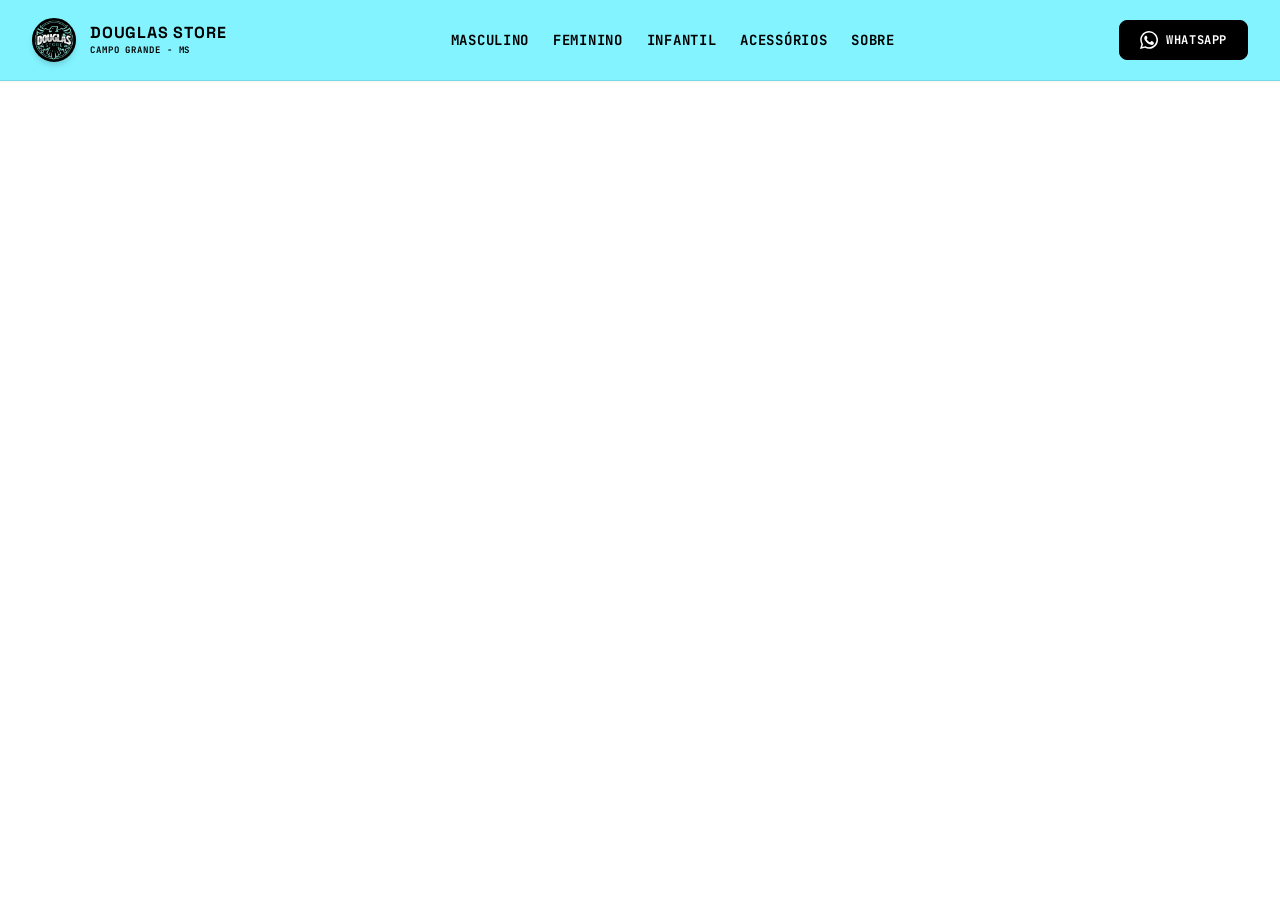
==== index.html @ 05acf0a0 "feat: adiciona header e menu nav" ====
<!doctype html>
<html lang="pt-BR">
  <head>
    <meta charset="UTF-8">
    <meta name="viewport" content="width=device-width, initial-scale=1.0">
    <title>Douglas Store</title>
    <link rel="preconnect" href="https://fonts.googleapis.com">
    <link rel="preconnect" href="https://fonts.gstatic.com" crossorigin>
    <link href="https://fonts.googleapis.com/css2?family=Inter:wght@400;500;600&family=JetBrains+Mono:wght@400;500&family=Playfair+Display:ital,wght@1,400;1,500&family=Space+Grotesk:wght@500;700&display=swap" rel="stylesheet">
    <link rel="stylesheet" href="css/base.css">
    <link rel="stylesheet" href="css/header.css">
    <link rel="stylesheet" href="css/mobile-navigation.css">
    <link rel="stylesheet" href="css/responsive.css">
    <script src="js/main.js" defer></script>
  </head>
  <body>
    <header class="site-header" id="inicio">
      <div class="header-inner">
        <button class="menu-toggle" type="button" aria-label="Abrir menu" aria-expanded="false" aria-controls="mobile-navigation" data-menu-toggle>
          <span></span>
          <span></span>
          <span></span>
        </button>

        <a class="brand" href="#inicio" aria-label="Douglas Store - início">
          <span class="brand-mark">
            <img src="public/logo.jpg" alt="">
          </span>
          <span class="brand-copy">
            <span class="brand-name">Douglas Store</span>
            <span class="brand-location">Campo Grande - MS</span>
          </span>
        </a>

        <nav class="desktop-navigation" aria-label="Navegação principal">
          <ul class="navigation-list">
            <li><a href="#masculino">Masculino</a></li>
            <li><a href="#feminino" aria-current="page">Feminino</a></li>
            <li><a href="#infantil">Infantil</a></li>
            <li><a href="#acessorios">Acessórios</a></li>
            <li><a href="#sobre">Sobre</a></li>
          </ul>
        </nav>

        <a class="whatsapp-link desktop-whatsapp" href="https://wa.me/?text=Ol%C3%A1%2C%20Douglas%20Store!" target="_blank" rel="noopener noreferrer">
          <svg aria-hidden="true" viewBox="0 0 24 24">
            <path d="M20.5 3.5A11.8 11.8 0 0 0 12.1 0C5.6 0 .3 5.3.3 11.8c0 2.1.6 4.1 1.6 5.9L0 24l6.5-1.7a11.8 11.8 0 0 0 5.6 1.4h.1c6.5 0 11.8-5.3 11.8-11.8 0-3.2-1.2-6.1-3.5-8.4ZM12.1 21.7c-1.7 0-3.4-.5-4.8-1.3l-.4-.2-3.9 1 1-3.8-.2-.4a9.8 9.8 0 0 1-1.5-5.2c0-5.4 4.4-9.8 9.8-9.8 2.6 0 5.1 1 6.9 2.9a9.7 9.7 0 0 1 2.9 6.9c0 5.4-4.4 9.8-9.8 9.8Zm5.4-7.3c-.3-.2-1.7-.9-2-1s-.5-.2-.7.2-.8 1-1 1.2-.4.2-.7.1a8 8 0 0 1-2.4-1.5 9 9 0 0 1-1.7-2.1c-.2-.3 0-.5.2-.7l.5-.6.2-.5c.1-.2 0-.4 0-.6L9 6.8c-.2-.4-.4-.4-.7-.4h-.6c-.3 0-.6.1-.9.4s-1.1 1.1-1.1 2.7 1.2 3.1 1.4 3.4c.2.2 2.3 3.5 5.5 4.9.8.3 1.4.5 1.9.6.8.3 1.5.2 2 .1.6-.1 1.7-.7 1.9-1.4.2-.7.2-1.3.2-1.4-.1-.2-.3-.3-.6-.4Z"></path>
          </svg>
          <span>WhatsApp</span>
        </a>

        <a class="whatsapp-link mobile-whatsapp" href="https://wa.me/?text=Ol%C3%A1%2C%20Douglas%20Store!" target="_blank" rel="noopener noreferrer" aria-label="Falar com a Douglas Store pelo WhatsApp">
          <svg aria-hidden="true" viewBox="0 0 24 24">
            <path d="M20.5 3.5A11.8 11.8 0 0 0 12.1 0C5.6 0 .3 5.3.3 11.8c0 2.1.6 4.1 1.6 5.9L0 24l6.5-1.7a11.8 11.8 0 0 0 5.6 1.4h.1c6.5 0 11.8-5.3 11.8-11.8 0-3.2-1.2-6.1-3.5-8.4ZM12.1 21.7c-1.7 0-3.4-.5-4.8-1.3l-.4-.2-3.9 1 1-3.8-.2-.4a9.8 9.8 0 0 1-1.5-5.2c0-5.4 4.4-9.8 9.8-9.8 2.6 0 5.1 1 6.9 2.9a9.7 9.7 0 0 1 2.9 6.9c0 5.4-4.4 9.8-9.8 9.8Zm5.4-7.3c-.3-.2-1.7-.9-2-1s-.5-.2-.7.2-.8 1-1 1.2-.4.2-.7.1a8 8 0 0 1-2.4-1.5 9 9 0 0 1-1.7-2.1c-.2-.3 0-.5.2-.7l.5-.6.2-.5c.1-.2 0-.4 0-.6L9 6.8c-.2-.4-.4-.4-.7-.4h-.6c-.3 0-.6.1-.9.4s-1.1 1.1-1.1 2.7 1.2 3.1 1.4 3.4c.2.2 2.3 3.5 5.5 4.9.8.3 1.4.5 1.9.6.8.3 1.5.2 2 .1.6-.1 1.7-.7 1.9-1.4.2-.7.2-1.3.2-1.4-.1-.2-.3-.3-.6-.4Z"></path>
          </svg>
        </a>
      </div>

      <button class="menu-backdrop" type="button" aria-label="Fechar menu" data-menu-overlay hidden></button>
      <aside class="mobile-drawer" id="mobile-navigation" aria-label="Menu de navegação" aria-modal="true" role="dialog" data-mobile-menu hidden>
        <div class="drawer-header">
          <a class="brand drawer-brand" href="#inicio" aria-label="Douglas Store - início">
            <span class="brand-mark">
              <img src="public/logo.jpg" alt="">
            </span>
            <span class="brand-copy">
              <span class="brand-name">Douglas Store</span>
              <span class="brand-location">Campo Grande - MS</span>
            </span>
          </a>
          <button class="drawer-close" type="button" aria-label="Fechar menu" data-menu-close>
            <span aria-hidden="true">&times;</span>
          </button>
        </div>

        <nav class="drawer-navigation" aria-label="Navegação mobile">
          <ul class="drawer-navigation-list">
            <li><a href="#masculino">Masculino</a></li>
            <li><a href="#feminino" aria-current="page">Feminino</a></li>
            <li><a href="#infantil">Infantil</a></li>
            <li><a href="#acessorios">Acessórios</a></li>
            <li><a href="#sobre">Sobre</a></li>
          </ul>
        </nav>

        <a class="whatsapp-link drawer-whatsapp" href="https://wa.me/?text=Ol%C3%A1%2C%20Douglas%20Store!" target="_blank" rel="noopener noreferrer">
          <svg aria-hidden="true" viewBox="0 0 24 24">
            <path d="M20.5 3.5A11.8 11.8 0 0 0 12.1 0C5.6 0 .3 5.3.3 11.8c0 2.1.6 4.1 1.6 5.9L0 24l6.5-1.7a11.8 11.8 0 0 0 5.6 1.4h.1c6.5 0 11.8-5.3 11.8-11.8 0-3.2-1.2-6.1-3.5-8.4ZM12.1 21.7c-1.7 0-3.4-.5-4.8-1.3l-.4-.2-3.9 1 1-3.8-.2-.4a9.8 9.8 0 0 1-1.5-5.2c0-5.4 4.4-9.8 9.8-9.8 2.6 0 5.1 1 6.9 2.9a9.7 9.7 0 0 1 2.9 6.9c0 5.4-4.4 9.8-9.8 9.8Zm5.4-7.3c-.3-.2-1.7-.9-2-1s-.5-.2-.7.2-.8 1-1 1.2-.4.2-.7.1a8 8 0 0 1-2.4-1.5 9 9 0 0 1-1.7-2.1c-.2-.3 0-.5.2-.7l.5-.6.2-.5c.1-.2 0-.4 0-.6L9 6.8c-.2-.4-.4-.4-.7-.4h-.6c-.3 0-.6.1-.9.4s-1.1 1.1-1.1 2.7 1.2 3.1 1.4 3.4c.2.2 2.3 3.5 5.5 4.9.8.3 1.4.5 1.9.6.8.3 1.5.2 2 .1.6-.1 1.7-.7 1.9-1.4.2-.7.2-1.3.2-1.4-.1-.2-.3-.3-.6-.4Z"></path>
          </svg>
          <span>WhatsApp</span>
        </a>
      </aside>
    </header>
  </body>
</html>
---- css/base.css ----
:root {
  --font-display: "Space Grotesk", sans-serif;
  --font-editorial: "Playfair Display", serif;
  --font-body: "Inter", sans-serif;
  --font-mono: "JetBrains Mono", monospace;
  --color-header: rgba(125, 244, 255, 0.95);
  --color-text: #000000;
  --color-active: #0045cc;
  --color-header-border: rgba(0, 0, 0, 0.1);
  --color-white: #ffffff;
  --header-height: 80px;
}

*,
*::before,
*::after {
  box-sizing: border-box;
}

body {
  margin: 0;
  color: var(--color-text);
  font-family: var(--font-body);
  font-weight: 400;
}

h1,
h2,
h3,
h4,
h5,
h6 {
  font-family: var(--font-display);
  font-weight: 700;
}

button,
nav {
  font-family: var(--font-display);
  font-weight: 500;
}

.font-editorial {
  font-family: var(--font-editorial);
  font-style: italic;
}

.font-mono {
  font-family: var(--font-mono);
}

a {
  color: inherit;
}

button,
a {
  -webkit-tap-highlight-color: transparent;
}

:focus-visible {
  outline: 3px solid var(--color-active);
  outline-offset: 3px;
}
---- css/header.css ----
.site-header {
  position: relative;
  z-index: 10;
  background: var(--color-header);
  border-bottom: 1px solid var(--color-header-border);
  box-shadow: 0 1px 2px rgb(0 0 0 / 5%);
}

.header-inner {
  display: flex;
  min-height: var(--header-height);
  align-items: center;
  justify-content: space-between;
  gap: 24px;
  padding: 0 32px;
}

.brand {
  display: inline-flex;
  flex: 0 0 auto;
  align-items: center;
  color: var(--color-text);
  text-decoration: none;
}

.brand-mark {
  display: grid;
  width: 44px;
  height: 44px;
  flex: 0 0 44px;
  overflow: hidden;
  place-items: center;
  border: 2px solid var(--color-text);
  border-radius: 50%;
  background: var(--color-text);
  box-shadow:
    0 4px 6px -2px rgb(0 0 0 / 10%),
    0 4px 8px -2px rgb(0 0 0 / 10%);
}

.brand-mark img {
  display: block;
  width: 100%;
  height: 100%;
  object-fit: cover;
}

.brand-copy {
  display: flex;
  flex-direction: column;
  padding-left: 14px;
}

.brand-name {
  font-family: var(--font-display);
  font-size: 16px;
  font-weight: 700;
  letter-spacing: 0.05em;
  line-height: 20px;
  text-transform: uppercase;
  white-space: nowrap;
}

.brand-location {
  font-family: var(--font-mono);
  font-size: 9px;
  font-weight: 700;
  letter-spacing: 0.1em;
  line-height: 14px;
  text-transform: uppercase;
}

.desktop-navigation {
  margin-inline: auto;
}

.navigation-list,
.drawer-navigation-list {
  display: flex;
  align-items: center;
  margin: 0;
  padding: 0;
  list-style: none;
}

.navigation-list {
  gap: 24px;
}

.navigation-list a {
  display: inline-flex;
  min-height: 44px;
  align-items: center;
  color: var(--color-text);
  font-family: var(--font-mono);
  font-size: 14px;
  font-weight: 700;
  letter-spacing: 0.05em;
  line-height: 18px;
  text-decoration: none;
  text-transform: uppercase;
  transition: color 160ms ease;
}

.navigation-list a:hover {
  color: var(--color-active);
}

.whatsapp-link {
  display: inline-flex;
  flex: 0 0 auto;
  align-items: center;
  justify-content: center;
  gap: 8px;
  border: 1px solid var(--color-text);
  border-radius: 8px;
  background: var(--color-text);
  color: var(--color-white);
  font-family: var(--font-mono);
  font-size: 12px;
  font-weight: 700;
  letter-spacing: 0.05em;
  line-height: 18px;
  text-decoration: none;
  text-transform: uppercase;
  transition:
    background-color 160ms ease,
    color 160ms ease,
    transform 160ms ease;
}

.whatsapp-link:hover {
  background: var(--color-white);
  color: var(--color-text);
}

.whatsapp-link:active {
  transform: translateY(1px);
}

.whatsapp-link svg {
  width: 18px;
  height: 18px;
  fill: currentColor;
}

.desktop-whatsapp {
  padding: 10px 20px;
}
---- css/mobile-navigation.css ----
.menu-toggle,
.mobile-whatsapp,
.menu-backdrop,
.mobile-drawer {
  display: none;
}

.menu-backdrop[hidden],
.mobile-drawer[hidden] {
  display: none;
}

@keyframes drawer-in {
  from {
    opacity: 0;
    transform: translateX(-16px);
  }

  to {
    opacity: 1;
    transform: translateX(0);
  }
}
---- css/responsive.css ----
@media (max-width: 767px) {
  :root {
    --header-height: 66px;
  }

  .header-inner {
    gap: 8px;
    padding: 12px 16px;
  }

  .menu-toggle {
    display: inline-flex;
    width: 40px;
    height: 40px;
    flex: 0 0 40px;
    flex-direction: column;
    align-items: center;
    justify-content: center;
    gap: 5px;
    border: 0;
    border-radius: 8px;
    background: transparent;
    cursor: pointer;
  }

  .menu-toggle span {
    display: block;
    width: 20px;
    height: 2px;
    border-radius: 2px;
    background: var(--color-text);
  }

  .header-inner > .brand {
    margin-inline: auto;
  }

  .header-inner > .brand .brand-mark {
    width: 36px;
    height: 36px;
    flex-basis: 36px;
  }

  .header-inner > .brand .brand-copy {
    padding-left: 10px;
  }

  .header-inner > .brand .brand-name {
    font-size: 14px;
    line-height: 18px;
  }

  .header-inner > .brand .brand-location,
  .desktop-navigation,
  .desktop-whatsapp {
    display: none;
  }

  .mobile-whatsapp {
    display: inline-flex;
    width: 40px;
    height: 40px;
    border-radius: 8px;
  }

  .mobile-whatsapp svg {
    width: 19px;
    height: 19px;
  }

  .menu-backdrop:not([hidden]) {
    position: fixed;
    z-index: 1;
    inset: 0;
    display: block;
    width: 100%;
    height: 100%;
    border: 0;
    background: rgb(0 0 0 / 55%);
    cursor: default;
  }

  .mobile-drawer:not([hidden]) {
    position: fixed;
    z-index: 2;
    inset: 0 auto 0 0;
    display: flex;
    width: min(88vw, 360px);
    flex-direction: column;
    padding: 20px 20px 24px;
    background: var(--color-header);
    box-shadow: 8px 0 28px rgb(0 0 0 / 18%);
    animation: drawer-in 200ms ease-out;
  }

  .drawer-header {
    display: flex;
    align-items: center;
    justify-content: space-between;
    padding-bottom: 24px;
    border-bottom: 1px solid var(--color-header-border);
  }

  .drawer-brand .brand-mark {
    width: 40px;
    height: 40px;
    flex-basis: 40px;
  }

  .drawer-brand .brand-copy {
    padding-left: 10px;
  }

  .drawer-brand .brand-name {
    font-size: 14px;
  }

  .drawer-brand .brand-location {
    font-size: 8px;
  }

  .drawer-close {
    display: grid;
    width: 40px;
    height: 40px;
    place-items: center;
    border: 1px solid var(--color-header-border);
    border-radius: 8px;
    background: transparent;
    color: var(--color-text);
    cursor: pointer;
    font-family: var(--font-body);
    font-size: 30px;
    line-height: 1;
  }

  .drawer-navigation {
    flex: 1;
    padding-block: 16px;
  }

  .drawer-navigation-list {
    flex-direction: column;
    align-items: stretch;
  }

  .drawer-navigation-list a {
    display: flex;
    min-height: 52px;
    align-items: center;
    border-bottom: 1px solid var(--color-header-border);
    color: var(--color-text);
    font-family: var(--font-mono);
    font-size: 16px;
    font-weight: 700;
    letter-spacing: 0.05em;
    text-decoration: none;
    text-transform: uppercase;
  }

  .drawer-navigation-list a:hover {
    color: var(--color-white);
  }

  .drawer-whatsapp {
    min-height: 48px;
    padding: 12px 16px;
  }

  body.menu-open {
    overflow: hidden;
  }
}

@media (prefers-reduced-motion: reduce) {
  *,
  *::before,
  *::after {
    scroll-behavior: auto !important;
    animation-duration: 0.01ms !important;
    animation-iteration-count: 1 !important;
    transition-duration: 0.01ms !important;
  }
}
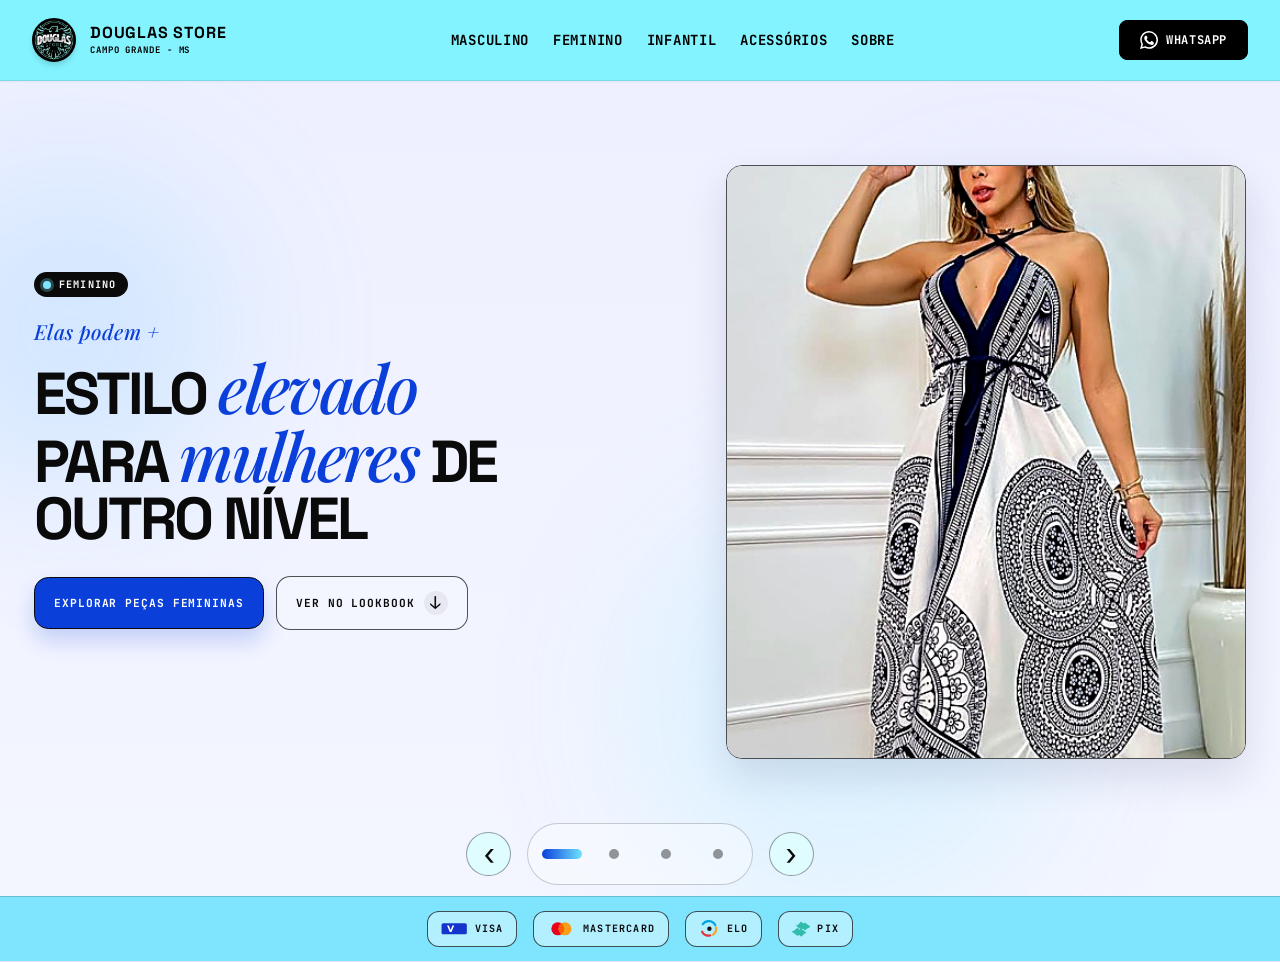
==== commit be3bd9bd: "feat: adiciona hero" ====
--- a/index.html
+++ b/index.html
@@ -1,22 +1,33 @@
 <!doctype html>
 <html lang="pt-BR">
   <head>
-    <meta charset="UTF-8">
-    <meta name="viewport" content="width=device-width, initial-scale=1.0">
+    <meta charset="UTF-8" />
+    <meta name="viewport" content="width=device-width, initial-scale=1.0" />
     <title>Douglas Store</title>
-    <link rel="preconnect" href="https://fonts.googleapis.com">
-    <link rel="preconnect" href="https://fonts.gstatic.com" crossorigin>
-    <link href="https://fonts.googleapis.com/css2?family=Inter:wght@400;500;600&family=JetBrains+Mono:wght@400;500&family=Playfair+Display:ital,wght@1,400;1,500&family=Space+Grotesk:wght@500;700&display=swap" rel="stylesheet">
-    <link rel="stylesheet" href="css/base.css">
-    <link rel="stylesheet" href="css/header.css">
-    <link rel="stylesheet" href="css/mobile-navigation.css">
-    <link rel="stylesheet" href="css/responsive.css">
+    <link rel="preconnect" href="https://fonts.googleapis.com" />
+    <link rel="preconnect" href="https://fonts.gstatic.com" crossorigin />
+    <link
+      href="https://fonts.googleapis.com/css2?family=Inter:wght@400;500;600&family=JetBrains+Mono:wght@400;500&family=Playfair+Display:ital,wght@1,400;1,500&family=Space+Grotesk:wght@500;700&display=swap"
+      rel="stylesheet"
+    />
+    <link rel="stylesheet" href="css/base.css" />
+    <link rel="stylesheet" href="css/header.css" />
+    <link rel="stylesheet" href="css/mobile-navigation.css" />
+    <link rel="stylesheet" href="css/hero.css" />
+    <link rel="stylesheet" href="css/responsive.css" />
     <script src="js/main.js" defer></script>
   </head>
   <body>
     <header class="site-header" id="inicio">
       <div class="header-inner">
-        <button class="menu-toggle" type="button" aria-label="Abrir menu" aria-expanded="false" aria-controls="mobile-navigation" data-menu-toggle>
+        <button
+          class="menu-toggle"
+          type="button"
+          aria-label="Abrir menu"
+          aria-expanded="false"
+          aria-controls="mobile-navigation"
+          data-menu-toggle
+        >
           <span></span>
           <span></span>
           <span></span>
@@ -24,7 +35,7 @@
 
         <a class="brand" href="#inicio" aria-label="Douglas Store - início">
           <span class="brand-mark">
-            <img src="public/logo.jpg" alt="">
+            <img src="public/logo.jpg" alt="" />
           </span>
           <span class="brand-copy">
             <span class="brand-name">Douglas Store</span>
@@ -42,33 +53,71 @@
           </ul>
         </nav>
 
-        <a class="whatsapp-link desktop-whatsapp" href="https://wa.me/?text=Ol%C3%A1%2C%20Douglas%20Store!" target="_blank" rel="noopener noreferrer">
+        <a
+          class="whatsapp-link desktop-whatsapp"
+          href="https://wa.me/?text=Ol%C3%A1%2C%20Douglas%20Store!"
+          target="_blank"
+          rel="noopener noreferrer"
+        >
           <svg aria-hidden="true" viewBox="0 0 24 24">
-            <path d="M20.5 3.5A11.8 11.8 0 0 0 12.1 0C5.6 0 .3 5.3.3 11.8c0 2.1.6 4.1 1.6 5.9L0 24l6.5-1.7a11.8 11.8 0 0 0 5.6 1.4h.1c6.5 0 11.8-5.3 11.8-11.8 0-3.2-1.2-6.1-3.5-8.4ZM12.1 21.7c-1.7 0-3.4-.5-4.8-1.3l-.4-.2-3.9 1 1-3.8-.2-.4a9.8 9.8 0 0 1-1.5-5.2c0-5.4 4.4-9.8 9.8-9.8 2.6 0 5.1 1 6.9 2.9a9.7 9.7 0 0 1 2.9 6.9c0 5.4-4.4 9.8-9.8 9.8Zm5.4-7.3c-.3-.2-1.7-.9-2-1s-.5-.2-.7.2-.8 1-1 1.2-.4.2-.7.1a8 8 0 0 1-2.4-1.5 9 9 0 0 1-1.7-2.1c-.2-.3 0-.5.2-.7l.5-.6.2-.5c.1-.2 0-.4 0-.6L9 6.8c-.2-.4-.4-.4-.7-.4h-.6c-.3 0-.6.1-.9.4s-1.1 1.1-1.1 2.7 1.2 3.1 1.4 3.4c.2.2 2.3 3.5 5.5 4.9.8.3 1.4.5 1.9.6.8.3 1.5.2 2 .1.6-.1 1.7-.7 1.9-1.4.2-.7.2-1.3.2-1.4-.1-.2-.3-.3-.6-.4Z"></path>
+            <path
+              d="M20.5 3.5A11.8 11.8 0 0 0 12.1 0C5.6 0 .3 5.3.3 11.8c0 2.1.6 4.1 1.6 5.9L0 24l6.5-1.7a11.8 11.8 0 0 0 5.6 1.4h.1c6.5 0 11.8-5.3 11.8-11.8 0-3.2-1.2-6.1-3.5-8.4ZM12.1 21.7c-1.7 0-3.4-.5-4.8-1.3l-.4-.2-3.9 1 1-3.8-.2-.4a9.8 9.8 0 0 1-1.5-5.2c0-5.4 4.4-9.8 9.8-9.8 2.6 0 5.1 1 6.9 2.9a9.7 9.7 0 0 1 2.9 6.9c0 5.4-4.4 9.8-9.8 9.8Zm5.4-7.3c-.3-.2-1.7-.9-2-1s-.5-.2-.7.2-.8 1-1 1.2-.4.2-.7.1a8 8 0 0 1-2.4-1.5 9 9 0 0 1-1.7-2.1c-.2-.3 0-.5.2-.7l.5-.6.2-.5c.1-.2 0-.4 0-.6L9 6.8c-.2-.4-.4-.4-.7-.4h-.6c-.3 0-.6.1-.9.4s-1.1 1.1-1.1 2.7 1.2 3.1 1.4 3.4c.2.2 2.3 3.5 5.5 4.9.8.3 1.4.5 1.9.6.8.3 1.5.2 2 .1.6-.1 1.7-.7 1.9-1.4.2-.7.2-1.3.2-1.4-.1-.2-.3-.3-.6-.4Z"
+            ></path>
           </svg>
           <span>WhatsApp</span>
         </a>
 
-        <a class="whatsapp-link mobile-whatsapp" href="https://wa.me/?text=Ol%C3%A1%2C%20Douglas%20Store!" target="_blank" rel="noopener noreferrer" aria-label="Falar com a Douglas Store pelo WhatsApp">
+        <a
+          class="whatsapp-link mobile-whatsapp"
+          href="https://wa.me/?text=Ol%C3%A1%2C%20Douglas%20Store!"
+          target="_blank"
+          rel="noopener noreferrer"
+          aria-label="Falar com a Douglas Store pelo WhatsApp"
+        >
           <svg aria-hidden="true" viewBox="0 0 24 24">
-            <path d="M20.5 3.5A11.8 11.8 0 0 0 12.1 0C5.6 0 .3 5.3.3 11.8c0 2.1.6 4.1 1.6 5.9L0 24l6.5-1.7a11.8 11.8 0 0 0 5.6 1.4h.1c6.5 0 11.8-5.3 11.8-11.8 0-3.2-1.2-6.1-3.5-8.4ZM12.1 21.7c-1.7 0-3.4-.5-4.8-1.3l-.4-.2-3.9 1 1-3.8-.2-.4a9.8 9.8 0 0 1-1.5-5.2c0-5.4 4.4-9.8 9.8-9.8 2.6 0 5.1 1 6.9 2.9a9.7 9.7 0 0 1 2.9 6.9c0 5.4-4.4 9.8-9.8 9.8Zm5.4-7.3c-.3-.2-1.7-.9-2-1s-.5-.2-.7.2-.8 1-1 1.2-.4.2-.7.1a8 8 0 0 1-2.4-1.5 9 9 0 0 1-1.7-2.1c-.2-.3 0-.5.2-.7l.5-.6.2-.5c.1-.2 0-.4 0-.6L9 6.8c-.2-.4-.4-.4-.7-.4h-.6c-.3 0-.6.1-.9.4s-1.1 1.1-1.1 2.7 1.2 3.1 1.4 3.4c.2.2 2.3 3.5 5.5 4.9.8.3 1.4.5 1.9.6.8.3 1.5.2 2 .1.6-.1 1.7-.7 1.9-1.4.2-.7.2-1.3.2-1.4-.1-.2-.3-.3-.6-.4Z"></path>
+            <path
+              d="M20.5 3.5A11.8 11.8 0 0 0 12.1 0C5.6 0 .3 5.3.3 11.8c0 2.1.6 4.1 1.6 5.9L0 24l6.5-1.7a11.8 11.8 0 0 0 5.6 1.4h.1c6.5 0 11.8-5.3 11.8-11.8 0-3.2-1.2-6.1-3.5-8.4ZM12.1 21.7c-1.7 0-3.4-.5-4.8-1.3l-.4-.2-3.9 1 1-3.8-.2-.4a9.8 9.8 0 0 1-1.5-5.2c0-5.4 4.4-9.8 9.8-9.8 2.6 0 5.1 1 6.9 2.9a9.7 9.7 0 0 1 2.9 6.9c0 5.4-4.4 9.8-9.8 9.8Zm5.4-7.3c-.3-.2-1.7-.9-2-1s-.5-.2-.7.2-.8 1-1 1.2-.4.2-.7.1a8 8 0 0 1-2.4-1.5 9 9 0 0 1-1.7-2.1c-.2-.3 0-.5.2-.7l.5-.6.2-.5c.1-.2 0-.4 0-.6L9 6.8c-.2-.4-.4-.4-.7-.4h-.6c-.3 0-.6.1-.9.4s-1.1 1.1-1.1 2.7 1.2 3.1 1.4 3.4c.2.2 2.3 3.5 5.5 4.9.8.3 1.4.5 1.9.6.8.3 1.5.2 2 .1.6-.1 1.7-.7 1.9-1.4.2-.7.2-1.3.2-1.4-.1-.2-.3-.3-.6-.4Z"
+            ></path>
           </svg>
         </a>
       </div>
 
-      <button class="menu-backdrop" type="button" aria-label="Fechar menu" data-menu-overlay hidden></button>
-      <aside class="mobile-drawer" id="mobile-navigation" aria-label="Menu de navegação" aria-modal="true" role="dialog" data-mobile-menu hidden>
+      <button
+        class="menu-backdrop"
+        type="button"
+        aria-label="Fechar menu"
+        data-menu-overlay
+        hidden
+      ></button>
+      <aside
+        class="mobile-drawer"
+        id="mobile-navigation"
+        aria-label="Menu de navegação"
+        aria-modal="true"
+        role="dialog"
+        data-mobile-menu
+        hidden
+      >
         <div class="drawer-header">
-          <a class="brand drawer-brand" href="#inicio" aria-label="Douglas Store - início">
+          <a
+            class="brand drawer-brand"
+            href="#inicio"
+            aria-label="Douglas Store - início"
+          >
             <span class="brand-mark">
-              <img src="public/logo.jpg" alt="">
+              <img src="public/logo.jpg" alt="" />
             </span>
             <span class="brand-copy">
               <span class="brand-name">Douglas Store</span>
               <span class="brand-location">Campo Grande - MS</span>
             </span>
           </a>
-          <button class="drawer-close" type="button" aria-label="Fechar menu" data-menu-close>
+          <button
+            class="drawer-close"
+            type="button"
+            aria-label="Fechar menu"
+            data-menu-close
+          >
             <span aria-hidden="true">&times;</span>
           </button>
         </div>
@@ -83,13 +132,380 @@
           </ul>
         </nav>
 
-        <a class="whatsapp-link drawer-whatsapp" href="https://wa.me/?text=Ol%C3%A1%2C%20Douglas%20Store!" target="_blank" rel="noopener noreferrer">
+        <a
+          class="whatsapp-link drawer-whatsapp"
+          href="https://wa.me/?text=Ol%C3%A1%2C%20Douglas%20Store!"
+          target="_blank"
+          rel="noopener noreferrer"
+        >
           <svg aria-hidden="true" viewBox="0 0 24 24">
-            <path d="M20.5 3.5A11.8 11.8 0 0 0 12.1 0C5.6 0 .3 5.3.3 11.8c0 2.1.6 4.1 1.6 5.9L0 24l6.5-1.7a11.8 11.8 0 0 0 5.6 1.4h.1c6.5 0 11.8-5.3 11.8-11.8 0-3.2-1.2-6.1-3.5-8.4ZM12.1 21.7c-1.7 0-3.4-.5-4.8-1.3l-.4-.2-3.9 1 1-3.8-.2-.4a9.8 9.8 0 0 1-1.5-5.2c0-5.4 4.4-9.8 9.8-9.8 2.6 0 5.1 1 6.9 2.9a9.7 9.7 0 0 1 2.9 6.9c0 5.4-4.4 9.8-9.8 9.8Zm5.4-7.3c-.3-.2-1.7-.9-2-1s-.5-.2-.7.2-.8 1-1 1.2-.4.2-.7.1a8 8 0 0 1-2.4-1.5 9 9 0 0 1-1.7-2.1c-.2-.3 0-.5.2-.7l.5-.6.2-.5c.1-.2 0-.4 0-.6L9 6.8c-.2-.4-.4-.4-.7-.4h-.6c-.3 0-.6.1-.9.4s-1.1 1.1-1.1 2.7 1.2 3.1 1.4 3.4c.2.2 2.3 3.5 5.5 4.9.8.3 1.4.5 1.9.6.8.3 1.5.2 2 .1.6-.1 1.7-.7 1.9-1.4.2-.7.2-1.3.2-1.4-.1-.2-.3-.3-.6-.4Z"></path>
+            <path
+              d="M20.5 3.5A11.8 11.8 0 0 0 12.1 0C5.6 0 .3 5.3.3 11.8c0 2.1.6 4.1 1.6 5.9L0 24l6.5-1.7a11.8 11.8 0 0 0 5.6 1.4h.1c6.5 0 11.8-5.3 11.8-11.8 0-3.2-1.2-6.1-3.5-8.4ZM12.1 21.7c-1.7 0-3.4-.5-4.8-1.3l-.4-.2-3.9 1 1-3.8-.2-.4a9.8 9.8 0 0 1-1.5-5.2c0-5.4 4.4-9.8 9.8-9.8 2.6 0 5.1 1 6.9 2.9a9.7 9.7 0 0 1 2.9 6.9c0 5.4-4.4 9.8-9.8 9.8Zm5.4-7.3c-.3-.2-1.7-.9-2-1s-.5-.2-.7.2-.8 1-1 1.2-.4.2-.7.1a8 8 0 0 1-2.4-1.5 9 9 0 0 1-1.7-2.1c-.2-.3 0-.5.2-.7l.5-.6.2-.5c.1-.2 0-.4 0-.6L9 6.8c-.2-.4-.4-.4-.7-.4h-.6c-.3 0-.6.1-.9.4s-1.1 1.1-1.1 2.7 1.2 3.1 1.4 3.4c.2.2 2.3 3.5 5.5 4.9.8.3 1.4.5 1.9.6.8.3 1.5.2 2 .1.6-.1 1.7-.7 1.9-1.4.2-.7.2-1.3.2-1.4-.1-.2-.3-.3-.6-.4Z"
+            ></path>
           </svg>
           <span>WhatsApp</span>
         </a>
       </aside>
     </header>
+    <main>
+      <section class="hero-section" aria-label="Hero da Douglas Store">
+        <div class="hero-decor hero-decor--one" aria-hidden="true"></div>
+        <div class="hero-decor hero-decor--two" aria-hidden="true"></div>
+        <div class="hero-decor hero-decor--three" aria-hidden="true"></div>
+
+        <fieldset class="hero-carousel">
+          <legend class="visually-hidden">
+            Escolha uma categoria da Douglas Store
+          </legend>
+
+          <div class="hero-inner">
+            <div
+              class="hero-panels"
+              role="group"
+              aria-label="Coleção selecionada"
+              aria-live="polite"
+              aria-roledescription="carrossel"
+            >
+              <input
+                class="hero-slide-toggle"
+                type="radio"
+                name="hero-category"
+                id="hero-feminino"
+                aria-label="Feminino"
+                checked
+              />
+              <article class="hero-slide" aria-label="Coleção Feminina">
+                <div class="hero-copy">
+                  <span class="hero-badge"
+                    ><span class="hero-badge-dot" aria-hidden="true"></span
+                    >FEMININO</span
+                  >
+                  <p class="hero-eyebrow">Elas podem +</p>
+                  <h1 class="hero-title">
+                    ESTILO <em>elevado</em> PARA <em>mulheres</em> DE OUTRO
+                    NÍVEL
+                  </h1>
+                  <div class="hero-actions">
+                    <a
+                      class="btn btn-primary"
+                      href="https://wa.me/5567999999999?text=Ol%C3%A1%2C%20quero%20explorar%20as%20pe%C3%A7as%20femininas"
+                      target="_blank"
+                      rel="noopener noreferrer"
+                      >EXPLORAR PEÇAS FEMININAS</a
+                    >
+                    <a class="btn btn-secondary" href="#lookbook"
+                      ><span>VER NO LOOKBOOK</span
+                      ><span aria-hidden="true" class="btn-arrow">↓</span></a
+                    >
+                  </div>
+                </div>
+                <figure class="hero-figure hero-figure--feminino">
+                  <img
+                    src="./public/images/vestido-fem-estampado-marinho.png"
+                    alt="Modelo usando vestido longo branco com estampa preta em um editorial de moda"
+                  />
+                </figure>
+              </article>
+
+              <input
+                class="hero-slide-toggle"
+                type="radio"
+                name="hero-category"
+                id="hero-masculino"
+                aria-label="Masculino"
+              />
+              <article class="hero-slide" aria-label="Coleção Masculina">
+                <div class="hero-copy">
+                  <span class="hero-badge"
+                    ><span class="hero-badge-dot" aria-hidden="true"></span
+                    >MASCULINO</span
+                  >
+                  <p class="hero-eyebrow">Com + estilo</p>
+                  <h2 class="hero-title">
+                    ESTILO PARA <em>homens</em> QUE QUEREM SE DESTACAR
+                  </h2>
+                  <p class="hero-description">
+                    Calças e peças versáteis para compor looks atuais, com
+                    conforto e acabamento impecável.
+                  </p>
+                  <div class="hero-actions">
+                    <a
+                      class="btn btn-primary"
+                      href="https://wa.me/5567999999999?text=Ol%C3%A1%2C%20quero%20explorar%20as%20pe%C3%A7as%20masculinas"
+                      target="_blank"
+                      rel="noopener noreferrer"
+                      >EXPLORAR PEÇAS MASCULINAS</a
+                    >
+                    <a class="btn btn-secondary" href="#lookbook"
+                      ><span>VER NO LOOKBOOK</span
+                      ><span aria-hidden="true" class="btn-arrow">↓</span></a
+                    >
+                  </div>
+                </div>
+                <figure class="hero-figure">
+                  <img
+                    src="./public/images/calca-azul-claro-zoom.png"
+                    alt="Modelo usando calça cargo cinza e tênis branco"
+                  />
+                </figure>
+              </article>
+
+              <input
+                class="hero-slide-toggle"
+                type="radio"
+                name="hero-category"
+                id="hero-infantil"
+                aria-label="Infantil"
+              />
+              <article class="hero-slide" aria-label="Coleção Infantil">
+                <div class="hero-copy">
+                  <span class="hero-badge"
+                    ><span class="hero-badge-dot" aria-hidden="true"></span
+                    >INFANTIL</span
+                  >
+                  <p class="hero-eyebrow">Pra brincar +</p>
+                  <h2 class="hero-title">
+                    PEÇAS <em>divertidas</em> PARA <em>pequenos</em> GRANDES
+                    MOMENTOS
+                  </h2>
+                  <p class="hero-description">
+                    Camisetas e combinações descontraídas para acompanhar a
+                    rotina cheia de descobertas.
+                  </p>
+                  <div class="hero-actions">
+                    <a
+                      class="btn btn-primary"
+                      href="https://wa.me/5567999999999?text=Ol%C3%A1%2C%20quero%20explorar%20as%20pe%C3%A7as%20infantis"
+                      target="_blank"
+                      rel="noopener noreferrer"
+                      >EXPLORAR PEÇAS INFANTIS</a
+                    >
+                    <a class="btn btn-secondary" href="#lookbook"
+                      ><span>VER NO LOOKBOOK</span
+                      ><span aria-hidden="true" class="btn-arrow">↓</span></a
+                    >
+                  </div>
+                </div>
+                <figure class="hero-figure">
+                  <img
+                    src="./public/images/conjunto-infantil.png"
+                    alt="Camiseta estampada e bermuda jeans apresentadas em uma composição de produto"
+                  />
+                </figure>
+              </article>
+
+              <input
+                class="hero-slide-toggle"
+                type="radio"
+                name="hero-category"
+                id="hero-acessorios"
+                aria-label="Acessórios"
+              />
+              <article class="hero-slide" aria-label="Coleção de Acessórios">
+                <div class="hero-copy">
+                  <span class="hero-badge"
+                    ><span class="hero-badge-dot" aria-hidden="true"></span
+                    >ACESSÓRIOS</span
+                  >
+                  <p class="hero-eyebrow">Detalhe que faz +</p>
+                  <h2 class="hero-title">
+                    ACESSÓRIOS QUE <em>complementam</em> QUALQUER LOOK
+                  </h2>
+                  <p class="hero-description">
+                    Complete a produção com acessórios que acrescentam
+                    personalidade ao seu estilo.
+                  </p>
+                  <div class="hero-actions">
+                    <a
+                      class="btn btn-primary"
+                      href="https://wa.me/5567999999999?text=Ol%C3%A1%2C%20quero%20explorar%20os%20acess%C3%B3rios"
+                      target="_blank"
+                      rel="noopener noreferrer"
+                      >EXPLORAR ACESSÓRIOS</a
+                    >
+                    <a class="btn btn-secondary" href="#lookbook"
+                      ><span>VER NO LOOKBOOK</span
+                      ><span aria-hidden="true" class="btn-arrow">↓</span></a
+                    >
+                  </div>
+                </div>
+                <figure class="hero-figure">
+                  <img
+                    src="./public/images/bone-marrom-acess.jpeg"
+                    alt="Boné estampado fotografado em fundo claro"
+                  />
+                </figure>
+              </article>
+            </div>
+
+            <div class="hero-controls" aria-label="Controles do carrossel">
+              <div class="carousel-navigation carousel-navigation--previous">
+                <label
+                  class="carousel-button"
+                  for="hero-acessorios"
+                  aria-label="Ir para acessórios"
+                  ><span aria-hidden="true">&#8249;</span></label
+                >
+                <label
+                  class="carousel-button"
+                  for="hero-feminino"
+                  aria-label="Ir para feminino"
+                  ><span aria-hidden="true">&#8249;</span></label
+                >
+                <label
+                  class="carousel-button"
+                  for="hero-masculino"
+                  aria-label="Ir para masculino"
+                  ><span aria-hidden="true">&#8249;</span></label
+                >
+                <label
+                  class="carousel-button"
+                  for="hero-infantil"
+                  aria-label="Ir para infantil"
+                  ><span aria-hidden="true">&#8249;</span></label
+                >
+              </div>
+
+              <div class="carousel-dots" aria-label="Ir para uma categoria">
+                <label class="carousel-dot" for="hero-feminino"
+                  ><span class="visually-hidden">Feminino</span></label
+                >
+                <label class="carousel-dot" for="hero-masculino"
+                  ><span class="visually-hidden">Masculino</span></label
+                >
+                <label class="carousel-dot" for="hero-infantil"
+                  ><span class="visually-hidden">Infantil</span></label
+                >
+                <label class="carousel-dot" for="hero-acessorios"
+                  ><span class="visually-hidden">Acessórios</span></label
+                >
+              </div>
+
+              <div class="carousel-navigation carousel-navigation--next">
+                <label
+                  class="carousel-button"
+                  for="hero-masculino"
+                  aria-label="Ir para masculino"
+                  ><span aria-hidden="true">&#8250;</span></label
+                >
+                <label
+                  class="carousel-button"
+                  for="hero-infantil"
+                  aria-label="Ir para infantil"
+                  ><span aria-hidden="true">&#8250;</span></label
+                >
+                <label
+                  class="carousel-button"
+                  for="hero-acessorios"
+                  aria-label="Ir para acessórios"
+                  ><span aria-hidden="true">&#8250;</span></label
+                >
+                <label
+                  class="carousel-button"
+                  for="hero-feminino"
+                  aria-label="Ir para feminino"
+                  ><span aria-hidden="true">&#8250;</span></label
+                >
+              </div>
+            </div>
+          </div>
+        </fieldset>
+
+        <div class="payment-strip" aria-label="Formas de pagamento aceitas">
+          <ul>
+            <li>
+              <svg
+                class="payment-icon payment-icon--visa"
+                aria-hidden="true"
+                viewBox="0 0 48 24"
+              >
+                <path
+                  d="M4 2h40a3 3 0 0 1 3 3v14a3 3 0 0 1-3 3H4a3 3 0 0 1-3-3V5a3 3 0 0 1 3-3Z"
+                  fill="#1434cb"
+                ></path>
+                <path
+                  d="m11 6 5 12h3l5-12h-3.2l-3.2 8-3.3-8H11Z"
+                  fill="#fff"
+                ></path>
+              </svg>
+              <span>VISA</span>
+            </li>
+            <li>
+              <svg
+                class="payment-icon payment-icon--mastercard"
+                aria-hidden="true"
+                viewBox="0 0 40 24"
+              >
+                <circle cx="15" cy="12" r="9" fill="#eb001b"></circle>
+                <circle cx="25" cy="12" r="9" fill="#f79e1b"></circle>
+                <path
+                  d="M20 4.5a9 9 0 0 1 0 15 9 9 0 0 1 0-15Z"
+                  fill="#ff5f00"
+                ></path>
+              </svg>
+              <span>Mastercard</span>
+            </li>
+            <li>
+              <svg
+                class="payment-icon payment-icon--elo"
+                aria-hidden="true"
+                viewBox="0 0 28 24"
+              >
+                <path
+                  d="M5 5.5A10 10 0 0 1 22 7"
+                  fill="none"
+                  stroke="#00a4e0"
+                  stroke-linecap="round"
+                  stroke-width="3"
+                ></path>
+                <path
+                  d="M23 10a10 10 0 0 1-4 10"
+                  fill="none"
+                  stroke="#f5a623"
+                  stroke-linecap="round"
+                  stroke-width="3"
+                ></path>
+                <path
+                  d="M15 21a10 10 0 0 1-11-5"
+                  fill="none"
+                  stroke="#e53238"
+                  stroke-linecap="round"
+                  stroke-width="3"
+                ></path>
+                <circle cx="14" cy="12" r="3" fill="#161616"></circle>
+              </svg>
+              <span>ELO</span>
+            </li>
+            <li>
+              <svg
+                class="payment-icon payment-icon--pix"
+                aria-hidden="true"
+                viewBox="0 0 24 24"
+              >
+                <path
+                  d="m12 2 4.2 4.2a3 3 0 0 0 2.1.9h1.2L12 12.6 4.5 7.1h1.2a3 3 0 0 0 2.1-.9L12 2Z"
+                  fill="#32bcad"
+                ></path>
+                <path
+                  d="m22 8.5-4.2 4.2a3 3 0 0 0-.9 2.1V16L11.4 8.5 17 1l.9 1.2a3 3 0 0 0 .9 2.1L22 8.5Z"
+                  fill="#32bcad"
+                  transform="rotate(90 16.7 8.5)"
+                ></path>
+                <path
+                  d="m12 22-4.2-4.2a3 3 0 0 0-2.1-.9H4.5l7.5-5.5 7.5 5.5h-1.2a3 3 0 0 0-2.1.9L12 22Z"
+                  fill="#32bcad"
+                ></path>
+                <path
+                  d="m2 15.5 4.2-4.2a3 3 0 0 0 .9-2.1V8l5.5 7.5L7 23l-.9-1.2a3 3 0 0 0-.9-2.1L2 15.5Z"
+                  fill="#32bcad"
+                  transform="rotate(90 7.3 15.5)"
+                ></path>
+              </svg>
+              <span>PIX</span>
+            </li>
+          </ul>
+        </div>
+      </section>
+    </main>
   </body>
 </html>
--- a/css/hero.css
+++ b/css/hero.css
@@ -0,0 +1,650 @@
+:root {
+  --hero-bg: #eef0ff;
+  --hero-bg-soft: rgba(11, 63, 217, 0.08);
+  --hero-text: #0a0a0a;
+  --hero-blue: #0b3fd9;
+  --hero-blue-dark: #0834b4;
+  --hero-cyan: #7fe5ff;
+  --hero-cyan-soft: #dffcff;
+  --hero-chip-bg: #ffffff;
+  --hero-chip-border: rgba(10, 10, 10, 0.5);
+  --hero-card-shadow: 0 18px 40px rgba(24, 37, 84, 0.12);
+  --hero-dot-size: 0.625rem;
+  --hero-dot-size-active: 2.5rem;
+}
+
+.hero-section {
+  position: relative;
+  overflow: hidden;
+  background: linear-gradient(180deg, #eef0ff 0%, #f4f6ff 100%);
+  border-bottom: 1px solid rgba(10, 10, 10, 0.06);
+}
+
+.visually-hidden {
+  position: absolute;
+  width: 1px;
+  height: 1px;
+  overflow: hidden;
+  clip: rect(0, 0, 0, 0);
+  white-space: nowrap;
+  clip-path: inset(50%);
+}
+
+.hero-carousel {
+  position: relative;
+  width: 100%;
+  min-width: 0;
+  margin: 0;
+  padding: 0;
+  border: 0;
+}
+
+.hero-panels > .hero-slide-toggle {
+  position: absolute;
+  width: 1px;
+  height: 1px;
+  overflow: hidden;
+  clip: rect(0, 0, 0, 0);
+  white-space: nowrap;
+  clip-path: inset(50%);
+}
+
+.hero-inner {
+  position: relative;
+  z-index: 1;
+  width: min(100%, 1260px);
+  margin: 0 auto;
+  padding: 28px 24px 0;
+}
+
+.hero-decor {
+  position: absolute;
+  border-radius: 50%;
+  filter: blur(80px);
+  pointer-events: none;
+  opacity: 0.68;
+}
+
+.hero-decor--one {
+  top: 10%;
+  left: -7%;
+  width: 20rem;
+  height: 20rem;
+  background: rgba(111, 195, 255, 0.35);
+}
+
+.hero-decor--two {
+  right: 7%;
+  top: 14%;
+  width: 22rem;
+  height: 22rem;
+  background: rgba(96, 120, 255, 0.2);
+}
+
+.hero-decor--three {
+  right: 18%;
+  bottom: 5%;
+  width: 26rem;
+  height: 26rem;
+  background: rgba(127, 229, 255, 0.28);
+}
+
+.category-tabs {
+  display: flex;
+  flex-wrap: nowrap;
+  gap: 0.75rem;
+  align-items: center;
+  padding: 0 0 1.25rem;
+  overflow-x: auto;
+  scrollbar-width: none;
+}
+
+.category-tabs::-webkit-scrollbar {
+  display: none;
+}
+
+.category-tab {
+  display: inline-flex;
+  align-items: center;
+  min-height: 2.75rem;
+  border: 1px solid var(--hero-chip-border);
+  border-radius: 999px;
+  background: var(--hero-chip-bg);
+  color: var(--hero-text);
+  cursor: pointer;
+  font-family: var(--font-mono);
+  font-size: 0.64rem;
+  font-weight: 700;
+  letter-spacing: 0.14em;
+  line-height: 1;
+  padding: 0.7rem 1rem;
+  text-transform: uppercase;
+  white-space: nowrap;
+  user-select: none;
+  transition: background-color 180ms ease, color 180ms ease, transform 180ms ease, box-shadow 180ms ease;
+}
+
+.category-tab:hover,
+.category-tab:focus-visible {
+  transform: translateY(-1px);
+}
+
+.hero-carousel:has(#hero-feminino:focus-visible) .category-tab[for="hero-feminino"] {
+  outline: 3px solid var(--hero-blue);
+  outline-offset: 3px;
+}
+
+.hero-carousel:has(#hero-masculino:focus-visible) .category-tab[for="hero-masculino"],
+.hero-carousel:has(#hero-infantil:focus-visible) .category-tab[for="hero-infantil"],
+.hero-carousel:has(#hero-acessorios:focus-visible) .category-tab[for="hero-acessorios"] {
+  outline: 3px solid var(--hero-blue);
+  outline-offset: 3px;
+}
+
+.hero-carousel:has(#hero-feminino:checked) .category-tab[for="hero-feminino"] {
+  background: #0a0a0a;
+  border-color: #0a0a0a;
+  color: #ffffff;
+  box-shadow: 0 10px 25px rgba(0, 0, 0, 0.14);
+}
+
+.hero-carousel:has(#hero-masculino:checked) .category-tab[for="hero-masculino"] {
+  background: #0a0a0a;
+  border-color: #0a0a0a;
+  color: #ffffff;
+  box-shadow: 0 10px 25px rgba(0, 0, 0, 0.14);
+}
+
+.hero-carousel:has(#hero-infantil:checked) .category-tab[for="hero-infantil"] {
+  background: #0a0a0a;
+  border-color: #0a0a0a;
+  color: #ffffff;
+  box-shadow: 0 10px 25px rgba(0, 0, 0, 0.14);
+}
+
+.hero-carousel:has(#hero-acessorios:checked) .category-tab[for="hero-acessorios"] {
+  background: #0a0a0a;
+  border-color: #0a0a0a;
+  color: #ffffff;
+  box-shadow: 0 10px 25px rgba(0, 0, 0, 0.14);
+}
+
+.hero-panels {
+  display: grid;
+  grid-template-columns: minmax(0, 1fr);
+}
+
+.hero-slide {
+  display: grid;
+  grid-template-columns: minmax(0, 0.95fr) minmax(0, 1.05fr);
+  align-items: center;
+  gap: clamp(1.5rem, 3vw, 3.5rem);
+  min-height: clamp(520px, 76vh, 760px);
+  grid-area: 1 / 1;
+  opacity: 0;
+  pointer-events: none;
+  transform: translate3d(0.75rem, 0, 0);
+  transition:
+    opacity 700ms ease,
+    transform 700ms cubic-bezier(0.22, 1, 0.36, 1),
+    visibility 700ms;
+  visibility: hidden;
+}
+
+#hero-feminino:checked + .hero-slide {
+  opacity: 1;
+  pointer-events: auto;
+  transform: translate3d(0, 0, 0);
+  visibility: visible;
+}
+
+#hero-masculino:checked + .hero-slide {
+  opacity: 1;
+  pointer-events: auto;
+  transform: translate3d(0, 0, 0);
+  visibility: visible;
+}
+
+#hero-infantil:checked + .hero-slide {
+  opacity: 1;
+  pointer-events: auto;
+  transform: translate3d(0, 0, 0);
+  visibility: visible;
+}
+
+#hero-acessorios:checked + .hero-slide {
+  opacity: 1;
+  pointer-events: auto;
+  transform: translate3d(0, 0, 0);
+  visibility: visible;
+}
+
+.hero-copy {
+  position: relative;
+  z-index: 2;
+  max-width: 32rem;
+  padding: 0.5rem 0 1.5rem;
+}
+
+.hero-badge {
+  display: inline-flex;
+  align-items: center;
+  gap: 0.5rem;
+  background: #0a0a0a;
+  color: #ffffff;
+  border-radius: 999px;
+  padding: 0.35rem 0.7rem 0.35rem 0.55rem;
+  font-family: var(--font-mono);
+  font-size: 0.64rem;
+  font-weight: 700;
+  letter-spacing: 0.12em;
+  text-transform: uppercase;
+}
+
+.hero-badge-dot {
+  display: inline-block;
+  width: 0.5rem;
+  height: 0.5rem;
+  border-radius: 50%;
+  background: var(--hero-cyan);
+  box-shadow: 0 0 0 3px rgba(127, 229, 255, 0.28);
+}
+
+.hero-eyebrow {
+  margin: 1.3rem 0 0;
+  color: var(--hero-blue);
+  font-family: var(--font-editorial);
+  font-size: clamp(1.05rem, 1vw + 0.8rem, 1.3rem);
+  font-style: italic;
+  font-weight: 500;
+  letter-spacing: 0.02em;
+}
+
+.hero-title {
+  margin: 0.6rem 0 0;
+  max-width: 560px;
+  color: var(--hero-text);
+  font-family: var(--font-display);
+  font-size: clamp(2.2rem, 3vw + 1.3rem, 4.2rem);
+  font-weight: 700;
+  letter-spacing: -0.05em;
+  line-height: 0.96;
+  text-transform: uppercase;
+}
+
+.hero-copy h2 {
+  margin-block: 0;
+}
+
+.hero-title em {
+  color: var(--hero-blue);
+  font-family: var(--font-editorial);
+  font-size: 1.12em;
+  font-style: italic;
+  font-weight: 500;
+  letter-spacing: -0.04em;
+  text-transform: lowercase;
+}
+
+.hero-description {
+  max-width: 21rem;
+  margin: 1.3rem 0 0;
+  color: rgba(10, 10, 10, 0.8);
+  font-size: 0.9rem;
+  font-weight: 500;
+  line-height: 1.7;
+}
+
+.hero-actions {
+  display: flex;
+  flex-wrap: wrap;
+  gap: 0.75rem;
+  align-items: center;
+  margin-top: 1.8rem;
+}
+
+.btn {
+  display: inline-flex;
+  align-items: center;
+  justify-content: center;
+  gap: 0.6rem;
+  min-height: 3.25rem;
+  border-radius: 0.9rem;
+  border: 1px solid rgba(10, 10, 10, 0.7);
+  color: #ffffff;
+  cursor: pointer;
+  font-family: var(--font-mono);
+  font-size: 0.7rem;
+  font-weight: 700;
+  letter-spacing: 0.08em;
+  padding: 0.85rem 1.2rem;
+  text-decoration: none;
+  text-transform: uppercase;
+  transition: transform 180ms ease, box-shadow 180ms ease, background-color 180ms ease;
+}
+
+.btn:hover,
+.btn:focus-visible {
+  transform: translateY(-1px);
+}
+
+.btn-primary {
+  background: var(--hero-blue);
+  border-color: #0a0a0a;
+  box-shadow: 0 12px 22px rgba(11, 63, 217, 0.2);
+}
+
+.btn-primary:hover,
+.btn-primary:focus-visible {
+  background: var(--hero-blue-dark);
+}
+
+.btn-secondary {
+  background: rgba(255, 255, 255, 0.2);
+  color: var(--hero-text);
+}
+
+.btn-arrow {
+  display: inline-flex;
+  align-items: center;
+  justify-content: center;
+  width: 1.5rem;
+  height: 1.5rem;
+  border-radius: 999px;
+  background: rgba(10, 10, 10, 0.06);
+  font-size: 1.1rem;
+  line-height: 1;
+}
+
+.hero-figure {
+  position: relative;
+  margin: 0;
+  width: min(100%, 520px);
+  justify-self: end;
+  padding: 0.35rem 0 0;
+}
+
+.hero-figure img {
+  display: block;
+  width: 100%;
+  height: clamp(420px, 66vh, 620px);
+  border-radius: 1rem;
+  border: 1px solid rgba(10, 10, 10, 0.7);
+  box-shadow: var(--hero-card-shadow);
+  object-fit: cover;
+  object-position: center top;
+}
+
+.hero-figure--feminino img {
+  object-fit: cover;
+  object-position: center 45%;
+}
+
+.hero-controls {
+  display: flex;
+  align-items: center;
+  justify-content: center;
+  gap: 1rem;
+  padding: 1.4rem 0 0;
+}
+
+.carousel-button {
+  display: grid;
+  place-items: center;
+  width: 2.8rem;
+  height: 2.8rem;
+  border: 1px solid rgba(10, 10, 10, 0.38);
+  border-radius: 50%;
+  background: var(--hero-cyan-soft);
+  color: var(--hero-text);
+  cursor: pointer;
+  font-size: 2rem;
+  line-height: 1;
+  padding: 0;
+  user-select: none;
+  transition: transform 180ms ease, box-shadow 180ms ease;
+}
+
+.carousel-button:hover,
+.carousel-button:focus-visible {
+  transform: translateY(-1px);
+  box-shadow: 0 8px 18px rgba(11, 63, 217, 0.12);
+}
+
+.carousel-navigation {
+  display: flex;
+  align-items: center;
+  justify-content: center;
+}
+
+.carousel-navigation .carousel-button {
+  display: none;
+}
+
+.hero-carousel:has(#hero-feminino:checked) .carousel-navigation--previous label[for="hero-acessorios"],
+.hero-carousel:has(#hero-feminino:checked) .carousel-navigation--next label[for="hero-masculino"] {
+  display: grid;
+}
+
+.hero-carousel:has(#hero-masculino:checked) .carousel-navigation--previous label[for="hero-feminino"],
+.hero-carousel:has(#hero-masculino:checked) .carousel-navigation--next label[for="hero-infantil"] {
+  display: grid;
+}
+
+.hero-carousel:has(#hero-infantil:checked) .carousel-navigation--previous label[for="hero-masculino"],
+.hero-carousel:has(#hero-infantil:checked) .carousel-navigation--next label[for="hero-acessorios"] {
+  display: grid;
+}
+
+.hero-carousel:has(#hero-acessorios:checked) .carousel-navigation--previous label[for="hero-infantil"],
+.hero-carousel:has(#hero-acessorios:checked) .carousel-navigation--next label[for="hero-feminino"] {
+  display: grid;
+}
+
+.carousel-dots {
+  display: inline-flex;
+  align-items: center;
+  gap: 0.5rem;
+  background: rgba(255, 255, 255, 0.35);
+  border: 1px solid rgba(10, 10, 10, 0.2);
+  border-radius: 999px;
+  padding: 0.48rem 0.75rem;
+}
+
+.carousel-dot {
+  display: grid;
+  width: 2.75rem;
+  height: 2.75rem;
+  place-items: center;
+  border: 0;
+  border-radius: 50%;
+  background: transparent;
+  cursor: pointer;
+  padding: 0;
+  user-select: none;
+}
+
+.carousel-dot::before {
+  display: block;
+  width: var(--hero-dot-size);
+  height: var(--hero-dot-size);
+  border-radius: 50%;
+  background: rgba(10, 10, 10, 0.42);
+  content: "";
+  transition: width 220ms ease, background-color 220ms ease, transform 220ms ease;
+}
+
+.hero-carousel:has(#hero-feminino:checked) .carousel-dot[for="hero-feminino"]::before,
+.hero-carousel:has(#hero-masculino:checked) .carousel-dot[for="hero-masculino"]::before,
+.hero-carousel:has(#hero-infantil:checked) .carousel-dot[for="hero-infantil"]::before,
+.hero-carousel:has(#hero-acessorios:checked) .carousel-dot[for="hero-acessorios"]::before {
+  width: var(--hero-dot-size-active);
+  border-radius: 999px;
+  background: linear-gradient(90deg, #0b3fd9 0%, #6fe2ff 100%);
+}
+
+.hero-carousel:has(#hero-feminino:focus-visible) .carousel-dot[for="hero-feminino"] {
+  outline: 3px solid var(--hero-blue);
+  outline-offset: 4px;
+}
+
+.hero-carousel:has(#hero-masculino:focus-visible) .carousel-dot[for="hero-masculino"],
+.hero-carousel:has(#hero-infantil:focus-visible) .carousel-dot[for="hero-infantil"],
+.hero-carousel:has(#hero-acessorios:focus-visible) .carousel-dot[for="hero-acessorios"] {
+  outline: 3px solid var(--hero-blue);
+  outline-offset: 4px;
+}
+
+.payment-strip {
+  position: relative;
+  z-index: 1;
+  width: 100%;
+  margin-top: 0.7rem;
+  background: var(--hero-cyan);
+  border-top: 1px solid rgba(10, 10, 10, 0.18);
+}
+
+.payment-strip ul {
+  display: flex;
+  flex-wrap: wrap;
+  justify-content: center;
+  gap: 0.8rem 1rem;
+  list-style: none;
+  margin: 0 auto;
+  padding: 0.9rem 1rem;
+  max-width: 1260px;
+}
+
+.payment-strip li {
+  display: inline-flex;
+  align-items: center;
+  justify-content: center;
+  gap: 0.45rem;
+  min-height: 2.2rem;
+  padding: 0.45rem 0.8rem;
+  border: 1px solid rgba(10, 10, 10, 0.7);
+  border-radius: 0.75rem;
+  background: rgba(255, 255, 255, 0.4);
+  color: #0a0a0a;
+  font-family: var(--font-mono);
+  font-size: 0.63rem;
+  font-weight: 700;
+  letter-spacing: 0.12em;
+  text-transform: uppercase;
+}
+
+.payment-icon {
+  display: block;
+  width: 1.35rem;
+  height: 1.1rem;
+  flex: 0 0 auto;
+}
+
+.payment-icon--visa {
+  width: 1.65rem;
+  fill: #1434cb;
+}
+
+.payment-icon--mastercard {
+  width: 1.8rem;
+}
+
+.payment-icon--elo {
+  width: 1.3rem;
+  height: 1.1rem;
+}
+
+.payment-icon--pix {
+  width: 1.15rem;
+  height: 1.15rem;
+}
+
+@media (min-width: 768px) {
+  .hero-inner {
+    padding-top: 36px;
+  }
+
+  .category-tabs {
+    padding-bottom: 1.6rem;
+  }
+}
+
+@media (max-width: 767px) {
+  .hero-inner {
+    padding: 18px 16px 0;
+  }
+
+  .hero-slide {
+    grid-template-columns: 1fr;
+    min-height: unset;
+    gap: 1rem;
+  }
+
+  .hero-figure {
+    order: -1;
+    width: 100%;
+    justify-self: stretch;
+  }
+
+  .hero-figure img {
+    height: min(52vh, 500px);
+  }
+
+  .hero-copy {
+    max-width: none;
+    padding-bottom: 0;
+  }
+
+  .hero-title {
+    font-size: clamp(2.3rem, 8vw, 3.4rem);
+    line-height: 0.95;
+  }
+
+  .hero-description {
+    max-width: none;
+    font-size: 0.9rem;
+  }
+
+  .hero-actions {
+    flex-direction: column;
+    align-items: stretch;
+  }
+
+  .btn {
+    width: 100%;
+    justify-content: center;
+  }
+
+  .hero-controls {
+    padding-top: 0.9rem;
+    padding-bottom: 0.8rem;
+  }
+
+  .carousel-button {
+    width: 2.6rem;
+    height: 2.6rem;
+  }
+
+  .payment-strip ul {
+    display: grid;
+    grid-template-columns: repeat(2, minmax(0, 1fr));
+    gap: 0.7rem;
+    padding: 0.8rem 0.85rem;
+  }
+
+  .payment-strip li {
+    width: 100%;
+    min-height: 2.6rem;
+  }
+}
+
+@media (prefers-reduced-motion: reduce) {
+  *,
+  *::before,
+  *::after {
+    animation-duration: 0.01ms !important;
+    animation-iteration-count: 1 !important;
+    transition-duration: 0.01ms !important;
+    scroll-behavior: auto !important;
+  }
+}
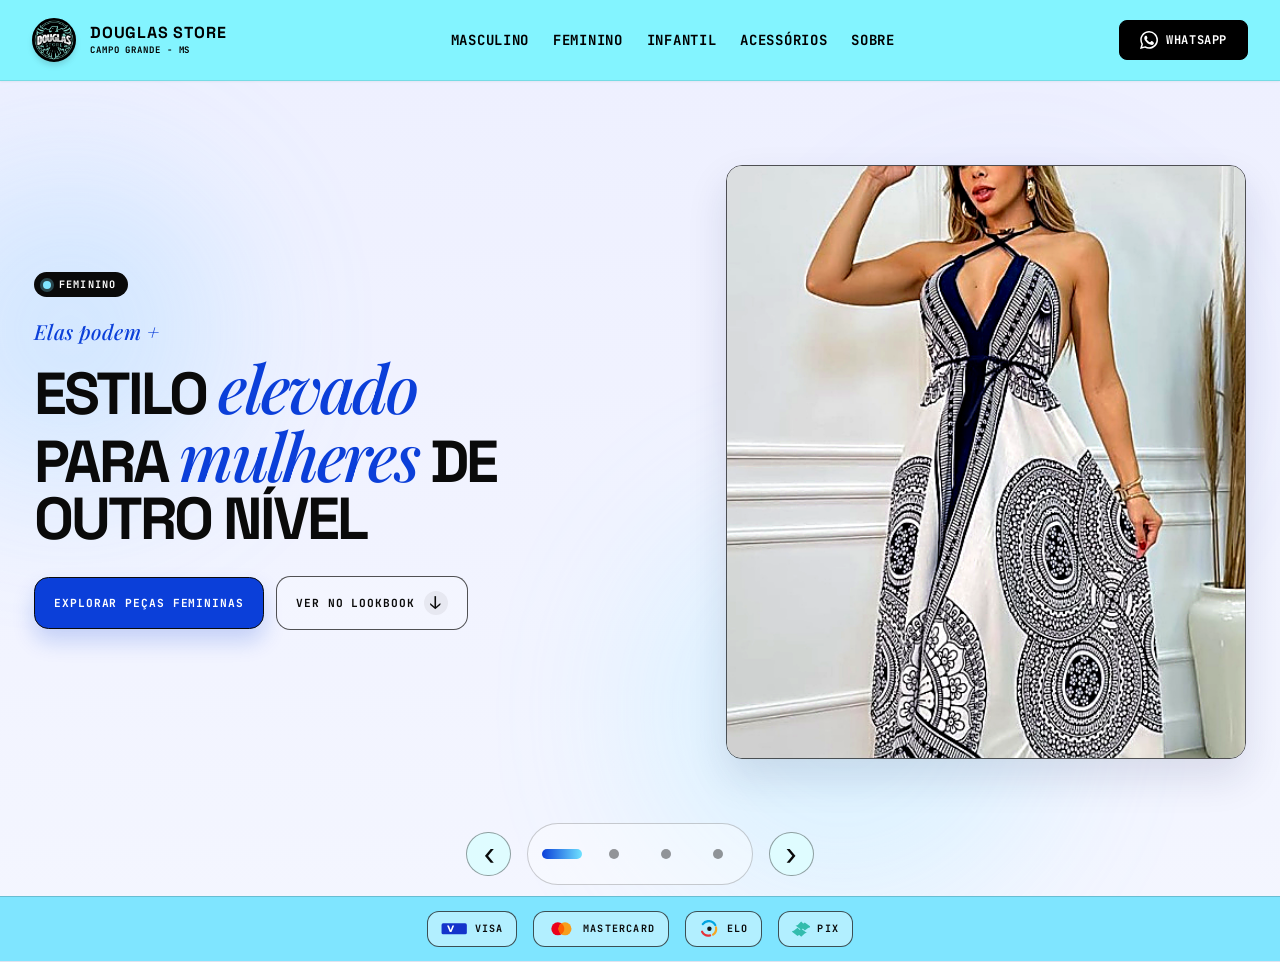
==== commit 3f95f4a3: "fix: corrige slides hero" ====
--- a/index.html
+++ b/index.html
@@ -174,7 +174,7 @@
                 aria-label="Feminino"
                 checked
               />
-              <article class="hero-slide" aria-label="Coleção Feminina">
+              <article class="hero-slide hero-slide--initial" aria-label="Coleção Feminina">
                 <div class="hero-copy">
                   <span class="hero-badge"
                     ><span class="hero-badge-dot" aria-hidden="true"></span
--- a/css/hero.css
+++ b/css/hero.css
@@ -226,6 +226,51 @@
   padding: 0.5rem 0 1.5rem;
 }
 
+@keyframes hero-intro-rise {
+  from {
+    opacity: 0;
+    transform: translate3d(0, 1rem, 0);
+  }
+
+  to {
+    opacity: 1;
+    transform: translate3d(0, 0, 0);
+  }
+}
+
+.hero-slide--initial .hero-badge,
+.hero-slide--initial .hero-eyebrow,
+.hero-slide--initial .hero-title,
+.hero-slide--initial .hero-description,
+.hero-slide--initial .hero-actions,
+.hero-slide--initial .hero-figure {
+  animation: hero-intro-rise 1.25s cubic-bezier(0.16, 1, 0.3, 1) both;
+}
+
+.hero-slide--initial .hero-badge {
+  animation-delay: 100ms;
+}
+
+.hero-slide--initial .hero-eyebrow {
+  animation-delay: 180ms;
+}
+
+.hero-slide--initial .hero-title {
+  animation-delay: 260ms;
+}
+
+.hero-slide--initial .hero-description {
+  animation-delay: 380ms;
+}
+
+.hero-slide--initial .hero-actions {
+  animation-delay: 500ms;
+}
+
+.hero-slide--initial .hero-figure {
+  animation-delay: 220ms;
+}
+
 .hero-badge {
   display: inline-flex;
   align-items: center;
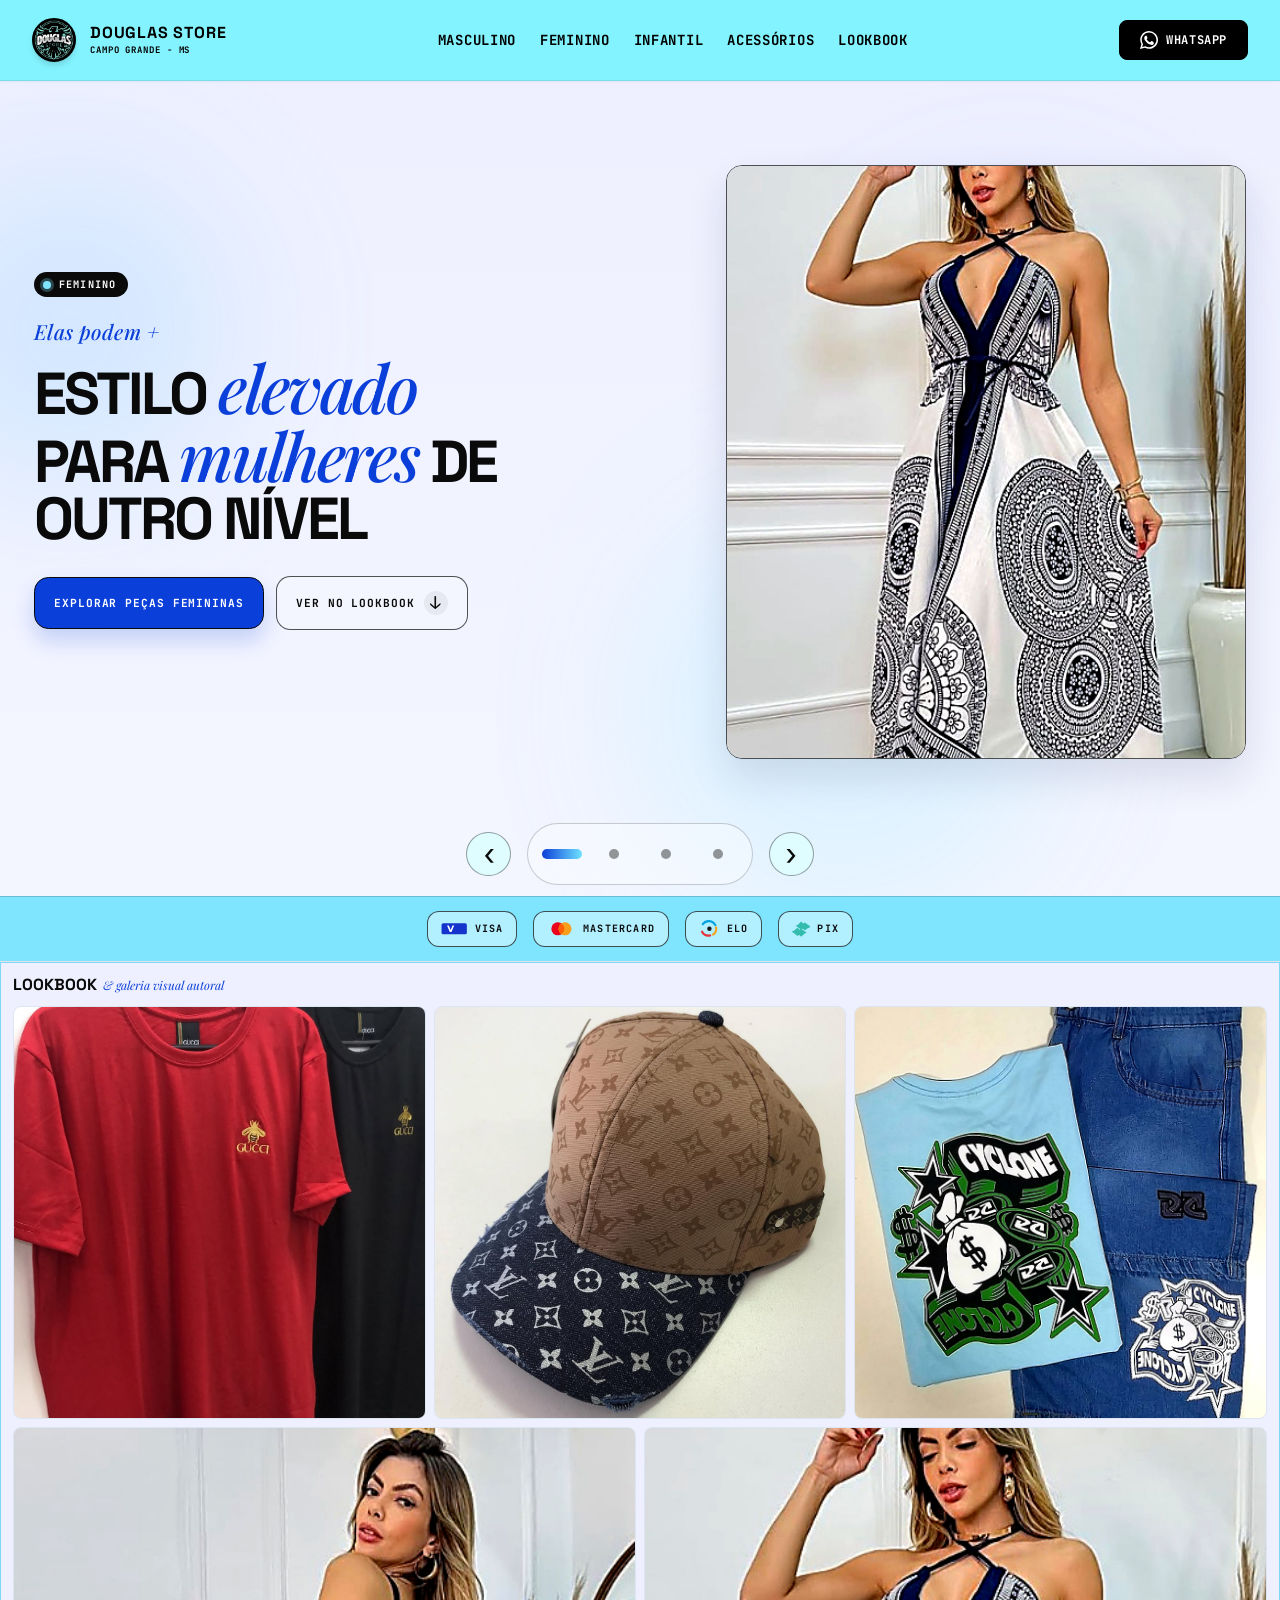
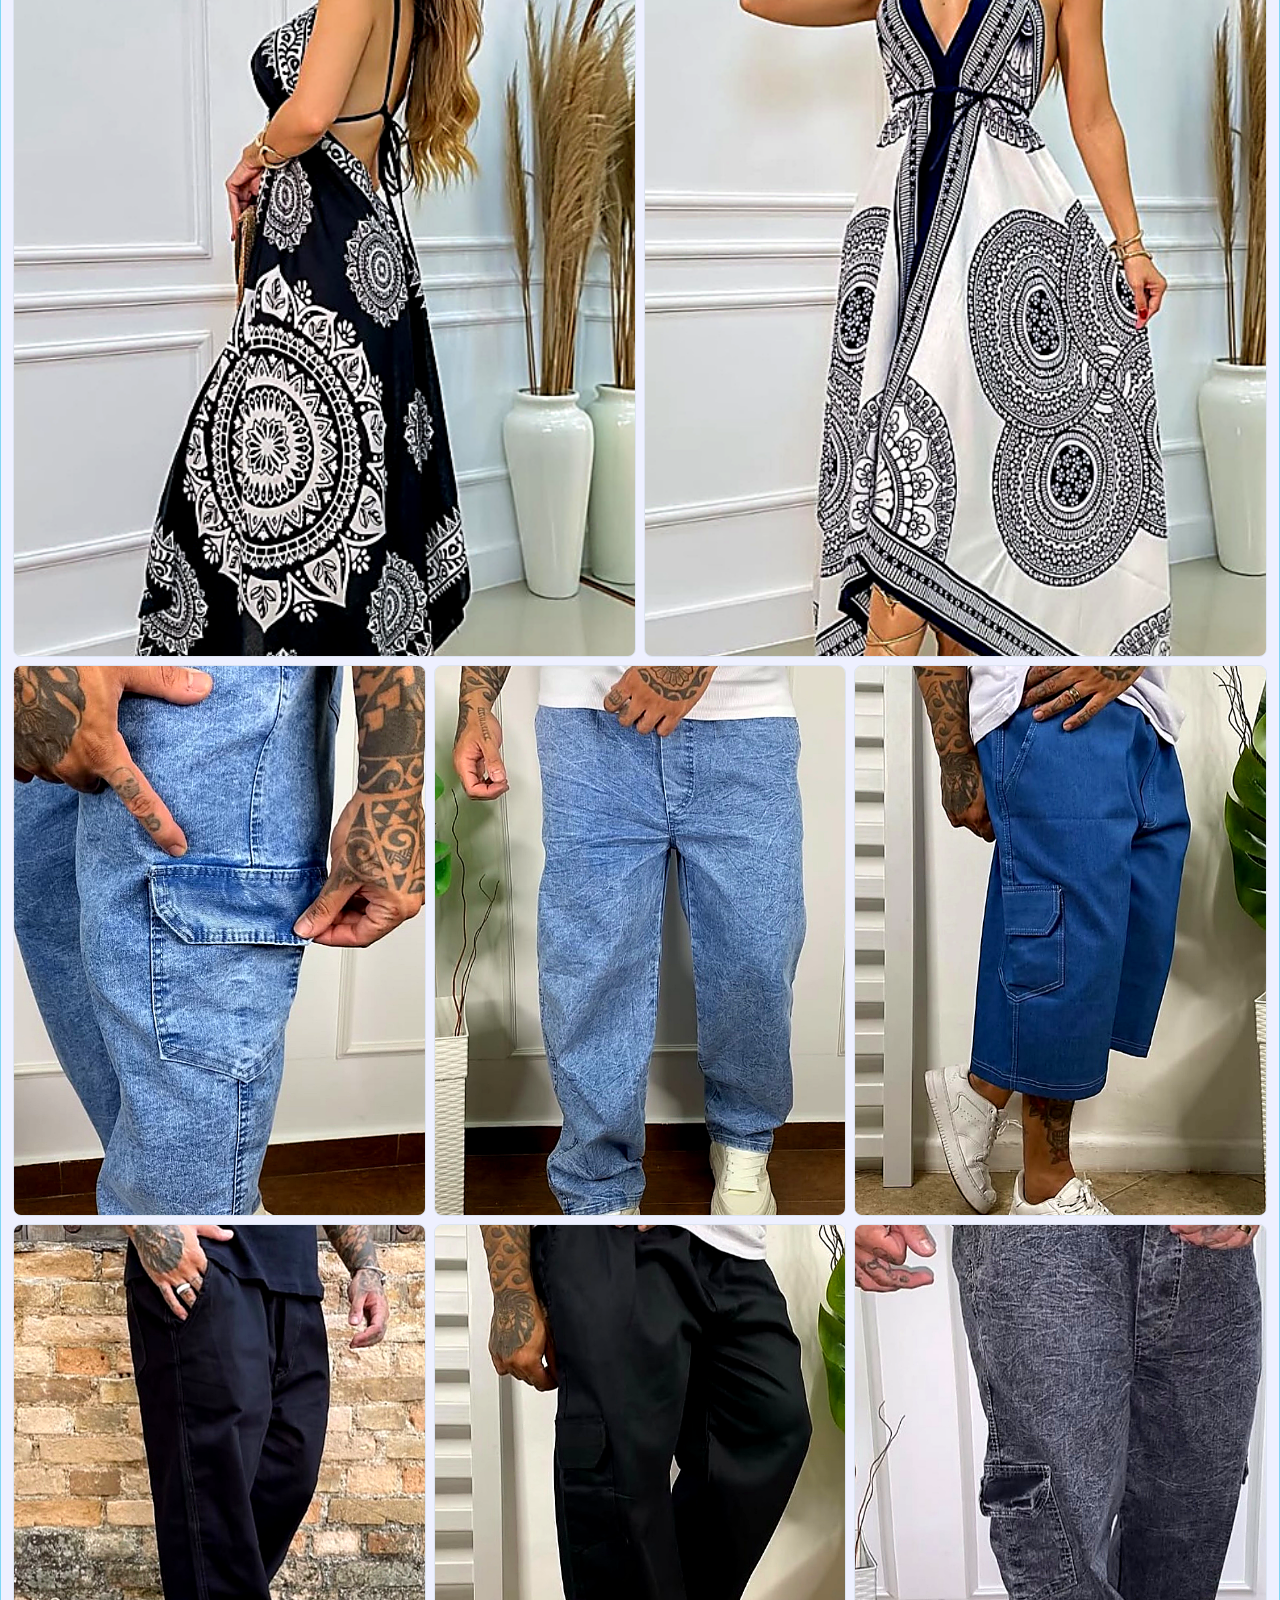
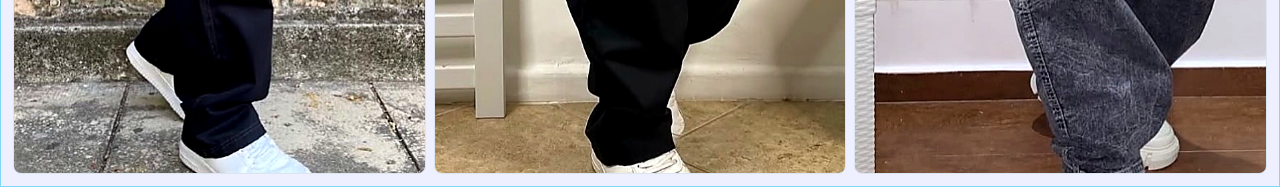
==== commit d62ea201: "fix: refatoração do codigo" ====
--- a/index.html
+++ b/index.html
@@ -14,7 +14,9 @@
     <link rel="stylesheet" href="css/header.css" />
     <link rel="stylesheet" href="css/mobile-navigation.css" />
     <link rel="stylesheet" href="css/hero.css" />
+    <link rel="stylesheet" href="css/lookbook.css" />
     <link rel="stylesheet" href="css/responsive.css" />
+    <script src="js/content.js" defer></script>
     <script src="js/main.js" defer></script>
   </head>
   <body>
@@ -44,13 +46,7 @@
         </a>
 
         <nav class="desktop-navigation" aria-label="Navegação principal">
-          <ul class="navigation-list">
-            <li><a href="#masculino">Masculino</a></li>
-            <li><a href="#feminino" aria-current="page">Feminino</a></li>
-            <li><a href="#infantil">Infantil</a></li>
-            <li><a href="#acessorios">Acessórios</a></li>
-            <li><a href="#sobre">Sobre</a></li>
-          </ul>
+          <ul class="navigation-list" data-navigation-list></ul>
         </nav>
 
         <a
@@ -123,13 +119,7 @@
         </div>
 
         <nav class="drawer-navigation" aria-label="Navegação mobile">
-          <ul class="drawer-navigation-list">
-            <li><a href="#masculino">Masculino</a></li>
-            <li><a href="#feminino" aria-current="page">Feminino</a></li>
-            <li><a href="#infantil">Infantil</a></li>
-            <li><a href="#acessorios">Acessórios</a></li>
-            <li><a href="#sobre">Sobre</a></li>
-          </ul>
+          <ul class="drawer-navigation-list" data-navigation-list></ul>
         </nav>
 
         <a
@@ -147,6 +137,9 @@
         </a>
       </aside>
     </header>
+    <noscript>
+      <p>Ative o JavaScript para visualizar as coleções e os produtos da loja.</p>
+    </noscript>
     <main>
       <section class="hero-section" aria-label="Hero da Douglas Store">
         <div class="hero-decor hero-decor--one" aria-hidden="true"></div>
@@ -165,249 +158,49 @@
               aria-label="Coleção selecionada"
               aria-live="polite"
               aria-roledescription="carrossel"
+              data-hero-panels
             >
-              <input
-                class="hero-slide-toggle"
-                type="radio"
-                name="hero-category"
-                id="hero-feminino"
-                aria-label="Feminino"
-                checked
-              />
-              <article class="hero-slide hero-slide--initial" aria-label="Coleção Feminina">
-                <div class="hero-copy">
-                  <span class="hero-badge"
-                    ><span class="hero-badge-dot" aria-hidden="true"></span
-                    >FEMININO</span
-                  >
-                  <p class="hero-eyebrow">Elas podem +</p>
-                  <h1 class="hero-title">
-                    ESTILO <em>elevado</em> PARA <em>mulheres</em> DE OUTRO
-                    NÍVEL
-                  </h1>
-                  <div class="hero-actions">
-                    <a
-                      class="btn btn-primary"
-                      href="https://wa.me/5567999999999?text=Ol%C3%A1%2C%20quero%20explorar%20as%20pe%C3%A7as%20femininas"
-                      target="_blank"
-                      rel="noopener noreferrer"
-                      >EXPLORAR PEÇAS FEMININAS</a
-                    >
-                    <a class="btn btn-secondary" href="#lookbook"
-                      ><span>VER NO LOOKBOOK</span
-                      ><span aria-hidden="true" class="btn-arrow">↓</span></a
-                    >
+              <template data-hero-slide-template>
+                <input
+                  class="hero-slide-toggle"
+                  type="radio"
+                  name="hero-category"
+                />
+                <article class="hero-slide">
+                  <div class="hero-copy">
+                    <span class="hero-badge">
+                      <span class="hero-badge-dot" aria-hidden="true"></span>
+                      <span data-slide-badge></span>
+                    </span>
+                    <p class="hero-eyebrow" data-slide-eyebrow></p>
+                    <h2 class="hero-title" data-slide-title></h2>
+                    <p class="hero-description" data-slide-description></p>
+                    <div class="hero-actions">
+                      <a
+                        class="btn btn-primary"
+                        href="#"
+                        target="_blank"
+                        rel="noopener noreferrer"
+                        data-slide-contact
+                      ></a>
+                      <a class="btn btn-secondary" href="#lookbook">
+                        <span>VER NO LOOKBOOK</span>
+                        <span aria-hidden="true" class="btn-arrow">↓</span>
+                      </a>
+                    </div>
                   </div>
-                </div>
-                <figure class="hero-figure hero-figure--feminino">
-                  <img
-                    src="./public/images/vestido-fem-estampado-marinho.png"
-                    alt="Modelo usando vestido longo branco com estampa preta em um editorial de moda"
-                  />
-                </figure>
-              </article>
-
-              <input
-                class="hero-slide-toggle"
-                type="radio"
-                name="hero-category"
-                id="hero-masculino"
-                aria-label="Masculino"
-              />
-              <article class="hero-slide" aria-label="Coleção Masculina">
-                <div class="hero-copy">
-                  <span class="hero-badge"
-                    ><span class="hero-badge-dot" aria-hidden="true"></span
-                    >MASCULINO</span
-                  >
-                  <p class="hero-eyebrow">Com + estilo</p>
-                  <h2 class="hero-title">
-                    ESTILO PARA <em>homens</em> QUE QUEREM SE DESTACAR
-                  </h2>
-                  <p class="hero-description">
-                    Calças e peças versáteis para compor looks atuais, com
-                    conforto e acabamento impecável.
-                  </p>
-                  <div class="hero-actions">
-                    <a
-                      class="btn btn-primary"
-                      href="https://wa.me/5567999999999?text=Ol%C3%A1%2C%20quero%20explorar%20as%20pe%C3%A7as%20masculinas"
-                      target="_blank"
-                      rel="noopener noreferrer"
-                      >EXPLORAR PEÇAS MASCULINAS</a
-                    >
-                    <a class="btn btn-secondary" href="#lookbook"
-                      ><span>VER NO LOOKBOOK</span
-                      ><span aria-hidden="true" class="btn-arrow">↓</span></a
-                    >
-                  </div>
-                </div>
-                <figure class="hero-figure">
-                  <img
-                    src="./public/images/calca-azul-claro-zoom.png"
-                    alt="Modelo usando calça cargo cinza e tênis branco"
-                  />
-                </figure>
-              </article>
-
-              <input
-                class="hero-slide-toggle"
-                type="radio"
-                name="hero-category"
-                id="hero-infantil"
-                aria-label="Infantil"
-              />
-              <article class="hero-slide" aria-label="Coleção Infantil">
-                <div class="hero-copy">
-                  <span class="hero-badge"
-                    ><span class="hero-badge-dot" aria-hidden="true"></span
-                    >INFANTIL</span
-                  >
-                  <p class="hero-eyebrow">Pra brincar +</p>
-                  <h2 class="hero-title">
-                    PEÇAS <em>divertidas</em> PARA <em>pequenos</em> GRANDES
-                    MOMENTOS
-                  </h2>
-                  <p class="hero-description">
-                    Camisetas e combinações descontraídas para acompanhar a
-                    rotina cheia de descobertas.
-                  </p>
-                  <div class="hero-actions">
-                    <a
-                      class="btn btn-primary"
-                      href="https://wa.me/5567999999999?text=Ol%C3%A1%2C%20quero%20explorar%20as%20pe%C3%A7as%20infantis"
-                      target="_blank"
-                      rel="noopener noreferrer"
-                      >EXPLORAR PEÇAS INFANTIS</a
-                    >
-                    <a class="btn btn-secondary" href="#lookbook"
-                      ><span>VER NO LOOKBOOK</span
-                      ><span aria-hidden="true" class="btn-arrow">↓</span></a
-                    >
-                  </div>
-                </div>
-                <figure class="hero-figure">
-                  <img
-                    src="./public/images/conjunto-infantil.png"
-                    alt="Camiseta estampada e bermuda jeans apresentadas em uma composição de produto"
-                  />
-                </figure>
-              </article>
-
-              <input
-                class="hero-slide-toggle"
-                type="radio"
-                name="hero-category"
-                id="hero-acessorios"
-                aria-label="Acessórios"
-              />
-              <article class="hero-slide" aria-label="Coleção de Acessórios">
-                <div class="hero-copy">
-                  <span class="hero-badge"
-                    ><span class="hero-badge-dot" aria-hidden="true"></span
-                    >ACESSÓRIOS</span
-                  >
-                  <p class="hero-eyebrow">Detalhe que faz +</p>
-                  <h2 class="hero-title">
-                    ACESSÓRIOS QUE <em>complementam</em> QUALQUER LOOK
-                  </h2>
-                  <p class="hero-description">
-                    Complete a produção com acessórios que acrescentam
-                    personalidade ao seu estilo.
-                  </p>
-                  <div class="hero-actions">
-                    <a
-                      class="btn btn-primary"
-                      href="https://wa.me/5567999999999?text=Ol%C3%A1%2C%20quero%20explorar%20os%20acess%C3%B3rios"
-                      target="_blank"
-                      rel="noopener noreferrer"
-                      >EXPLORAR ACESSÓRIOS</a
-                    >
-                    <a class="btn btn-secondary" href="#lookbook"
-                      ><span>VER NO LOOKBOOK</span
-                      ><span aria-hidden="true" class="btn-arrow">↓</span></a
-                    >
-                  </div>
-                </div>
-                <figure class="hero-figure">
-                  <img
-                    src="./public/images/bone-marrom-acess.jpeg"
-                    alt="Boné estampado fotografado em fundo claro"
-                  />
-                </figure>
-              </article>
+                  <figure class="hero-figure">
+                    <img data-slide-image />
+                  </figure>
+                </article>
+              </template>
             </div>
 
-            <div class="hero-controls" aria-label="Controles do carrossel">
-              <div class="carousel-navigation carousel-navigation--previous">
-                <label
-                  class="carousel-button"
-                  for="hero-acessorios"
-                  aria-label="Ir para acessórios"
-                  ><span aria-hidden="true">&#8249;</span></label
-                >
-                <label
-                  class="carousel-button"
-                  for="hero-feminino"
-                  aria-label="Ir para feminino"
-                  ><span aria-hidden="true">&#8249;</span></label
-                >
-                <label
-                  class="carousel-button"
-                  for="hero-masculino"
-                  aria-label="Ir para masculino"
-                  ><span aria-hidden="true">&#8249;</span></label
-                >
-                <label
-                  class="carousel-button"
-                  for="hero-infantil"
-                  aria-label="Ir para infantil"
-                  ><span aria-hidden="true">&#8249;</span></label
-                >
-              </div>
-
-              <div class="carousel-dots" aria-label="Ir para uma categoria">
-                <label class="carousel-dot" for="hero-feminino"
-                  ><span class="visually-hidden">Feminino</span></label
-                >
-                <label class="carousel-dot" for="hero-masculino"
-                  ><span class="visually-hidden">Masculino</span></label
-                >
-                <label class="carousel-dot" for="hero-infantil"
-                  ><span class="visually-hidden">Infantil</span></label
-                >
-                <label class="carousel-dot" for="hero-acessorios"
-                  ><span class="visually-hidden">Acessórios</span></label
-                >
-              </div>
-
-              <div class="carousel-navigation carousel-navigation--next">
-                <label
-                  class="carousel-button"
-                  for="hero-masculino"
-                  aria-label="Ir para masculino"
-                  ><span aria-hidden="true">&#8250;</span></label
-                >
-                <label
-                  class="carousel-button"
-                  for="hero-infantil"
-                  aria-label="Ir para infantil"
-                  ><span aria-hidden="true">&#8250;</span></label
-                >
-                <label
-                  class="carousel-button"
-                  for="hero-acessorios"
-                  aria-label="Ir para acessórios"
-                  ><span aria-hidden="true">&#8250;</span></label
-                >
-                <label
-                  class="carousel-button"
-                  for="hero-feminino"
-                  aria-label="Ir para feminino"
-                  ><span aria-hidden="true">&#8250;</span></label
-                >
-              </div>
-            </div>
+            <div
+              class="hero-controls"
+              aria-label="Controles do carrossel"
+              data-hero-controls
+            ></div>
           </div>
         </fieldset>
 
@@ -506,6 +299,25 @@
           </ul>
         </div>
       </section>
+
+      <section
+        class="lookbook-section"
+        id="lookbook"
+        aria-labelledby="lookbook-title"
+      >
+        <div class="lookbook-inner">
+          <header class="lookbook-header">
+            <h2 class="lookbook-title" id="lookbook-title">LOOKBOOK</h2>
+            <p class="lookbook-subtitle">&amp; galeria visual autoral</p>
+          </header>
+
+          <ul
+            class="lookbook-grid"
+            aria-label="Galeria de produtos e looks"
+            data-lookbook-grid
+          ></ul>
+        </div>
+      </section>
     </main>
   </body>
 </html>
--- a/css/base.css
+++ b/css/base.css
@@ -9,6 +9,25 @@
   --color-header-border: rgba(0, 0, 0, 0.1);
   --color-white: #ffffff;
   --header-height: 80px;
+  --hero-bg: #eef0ff;
+  --hero-bg-soft: rgba(11, 63, 217, 0.08);
+  --hero-text: #0a0a0a;
+  --hero-blue: #0b3fd9;
+  --hero-blue-dark: #0834b4;
+  --hero-cyan: #7fe5ff;
+  --hero-cyan-soft: #dffcff;
+  --hero-chip-bg: #ffffff;
+  --hero-chip-border: rgba(10, 10, 10, 0.5);
+  --hero-card-shadow: 0 18px 40px rgba(24, 37, 84, 0.12);
+  --hero-dot-size: 0.625rem;
+  --hero-dot-size-active: 2.5rem;
+  --lookbook-bg: #eef0ff;
+  --lookbook-frame: #7fd8f5;
+  --lookbook-text: #0a0a0a;
+  --lookbook-blue: #0b3fd9;
+  --lookbook-image-border: #dce5f2;
+  --lookbook-radius: 0.5rem;
+  --lookbook-gap: 0.5rem;
 }
 
 *,
--- a/css/hero.css
+++ b/css/hero.css
@@ -1,18 +1,3 @@
-:root {
-  --hero-bg: #eef0ff;
-  --hero-bg-soft: rgba(11, 63, 217, 0.08);
-  --hero-text: #0a0a0a;
-  --hero-blue: #0b3fd9;
-  --hero-blue-dark: #0834b4;
-  --hero-cyan: #7fe5ff;
-  --hero-cyan-soft: #dffcff;
-  --hero-chip-bg: #ffffff;
-  --hero-chip-border: rgba(10, 10, 10, 0.5);
-  --hero-card-shadow: 0 18px 40px rgba(24, 37, 84, 0.12);
-  --hero-dot-size: 0.625rem;
-  --hero-dot-size-active: 2.5rem;
-}
-
 .hero-section {
   position: relative;
   overflow: hidden;
--- a/css/lookbook.css
+++ b/css/lookbook.css
@@ -0,0 +1,101 @@
+.lookbook-section {
+  padding: 0.75rem;
+  border: 1px solid var(--lookbook-frame);
+  background-color: var(--lookbook-bg);
+}
+
+.lookbook-inner {
+  width: min(100%, 1260px);
+  margin-inline: auto;
+}
+
+.lookbook-header {
+  display: flex;
+  flex-wrap: wrap;
+  align-items: baseline;
+  gap: 0.375rem;
+  margin-bottom: 0.75rem;
+}
+
+.lookbook-title {
+  margin: 0;
+  color: var(--lookbook-text);
+  font-family: var(--font-display);
+  font-size: 1rem;
+  font-weight: 700;
+  line-height: 1.2;
+}
+
+.lookbook-subtitle {
+  margin: 0;
+  color: var(--lookbook-blue);
+  font-family: var(--font-editorial);
+  font-size: 0.75rem;
+  font-style: italic;
+  line-height: 1.3;
+}
+
+.lookbook-grid {
+  display: grid;
+  grid-template-columns: repeat(6, minmax(0, 1fr));
+  gap: var(--lookbook-gap);
+  margin: 0;
+  padding: 0;
+  list-style: none;
+}
+
+.lookbook-item {
+  min-width: 0;
+  grid-column: span 2;
+}
+
+.lookbook-item--portrait-large {
+  grid-column: span 3;
+}
+
+.lookbook-card {
+  aspect-ratio: 3 / 4;
+  overflow: hidden;
+  margin: 0;
+  border: 1px solid var(--lookbook-image-border);
+  border-radius: var(--lookbook-radius);
+  background-color: var(--lookbook-image-border);
+}
+
+.lookbook-item--square .lookbook-card {
+  aspect-ratio: 1;
+}
+
+.lookbook-card img {
+  display: block;
+  width: 100%;
+  height: 100%;
+  object-fit: cover;
+  transition: transform 250ms ease;
+}
+
+.lookbook-card:hover img {
+  transform: scale(1.03);
+}
+
+@media (max-width: 767px) {
+  .lookbook-grid {
+    grid-template-columns: repeat(2, minmax(0, 1fr));
+  }
+
+  .lookbook-item,
+  .lookbook-item--portrait-large {
+    grid-column: span 1;
+  }
+
+  .lookbook-card,
+  .lookbook-item--square .lookbook-card {
+    aspect-ratio: 3 / 4;
+  }
+}
+
+@media (prefers-reduced-motion: reduce) {
+  .lookbook-card img {
+    transition: none;
+  }
+}
--- a/css/responsive.css
+++ b/css/responsive.css
@@ -1,5 +1,5 @@
 @media (max-width: 767px) {
-  :root {
+  .site-header {
     --header-height: 66px;
   }
 
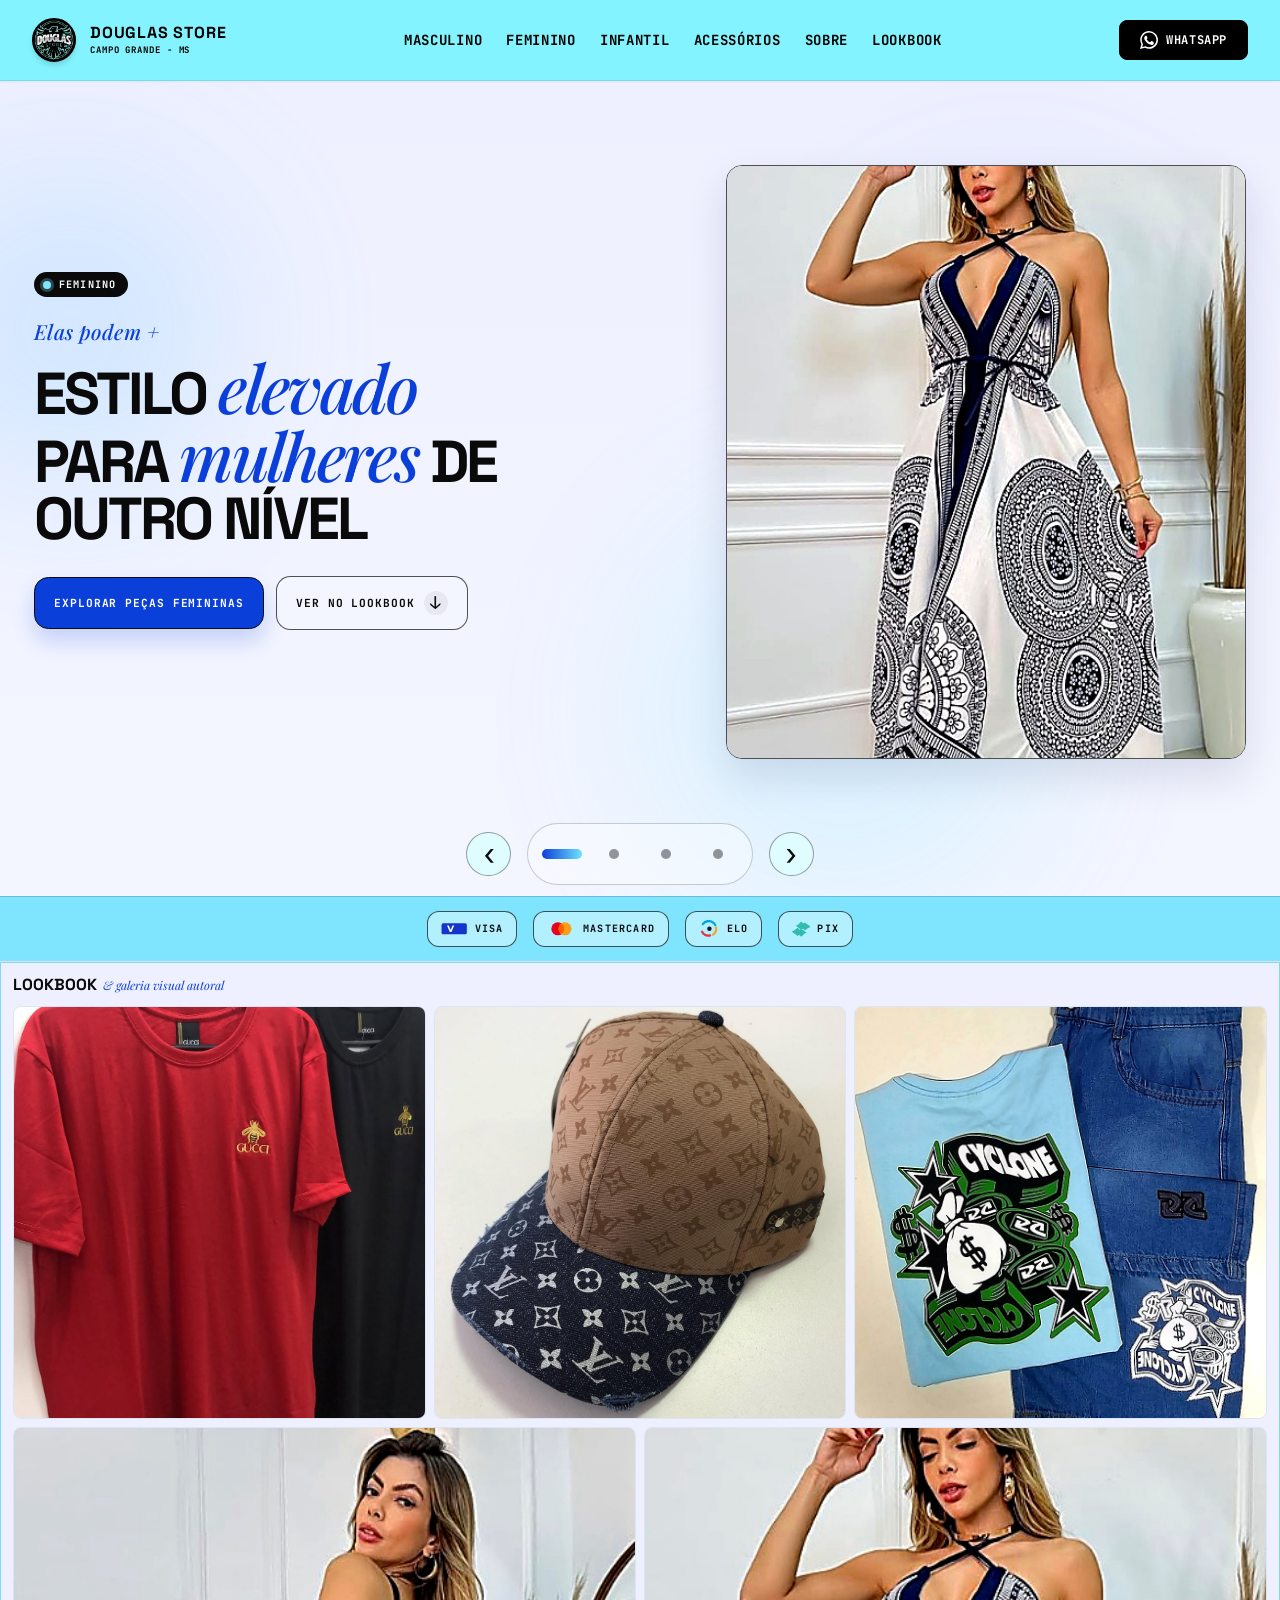
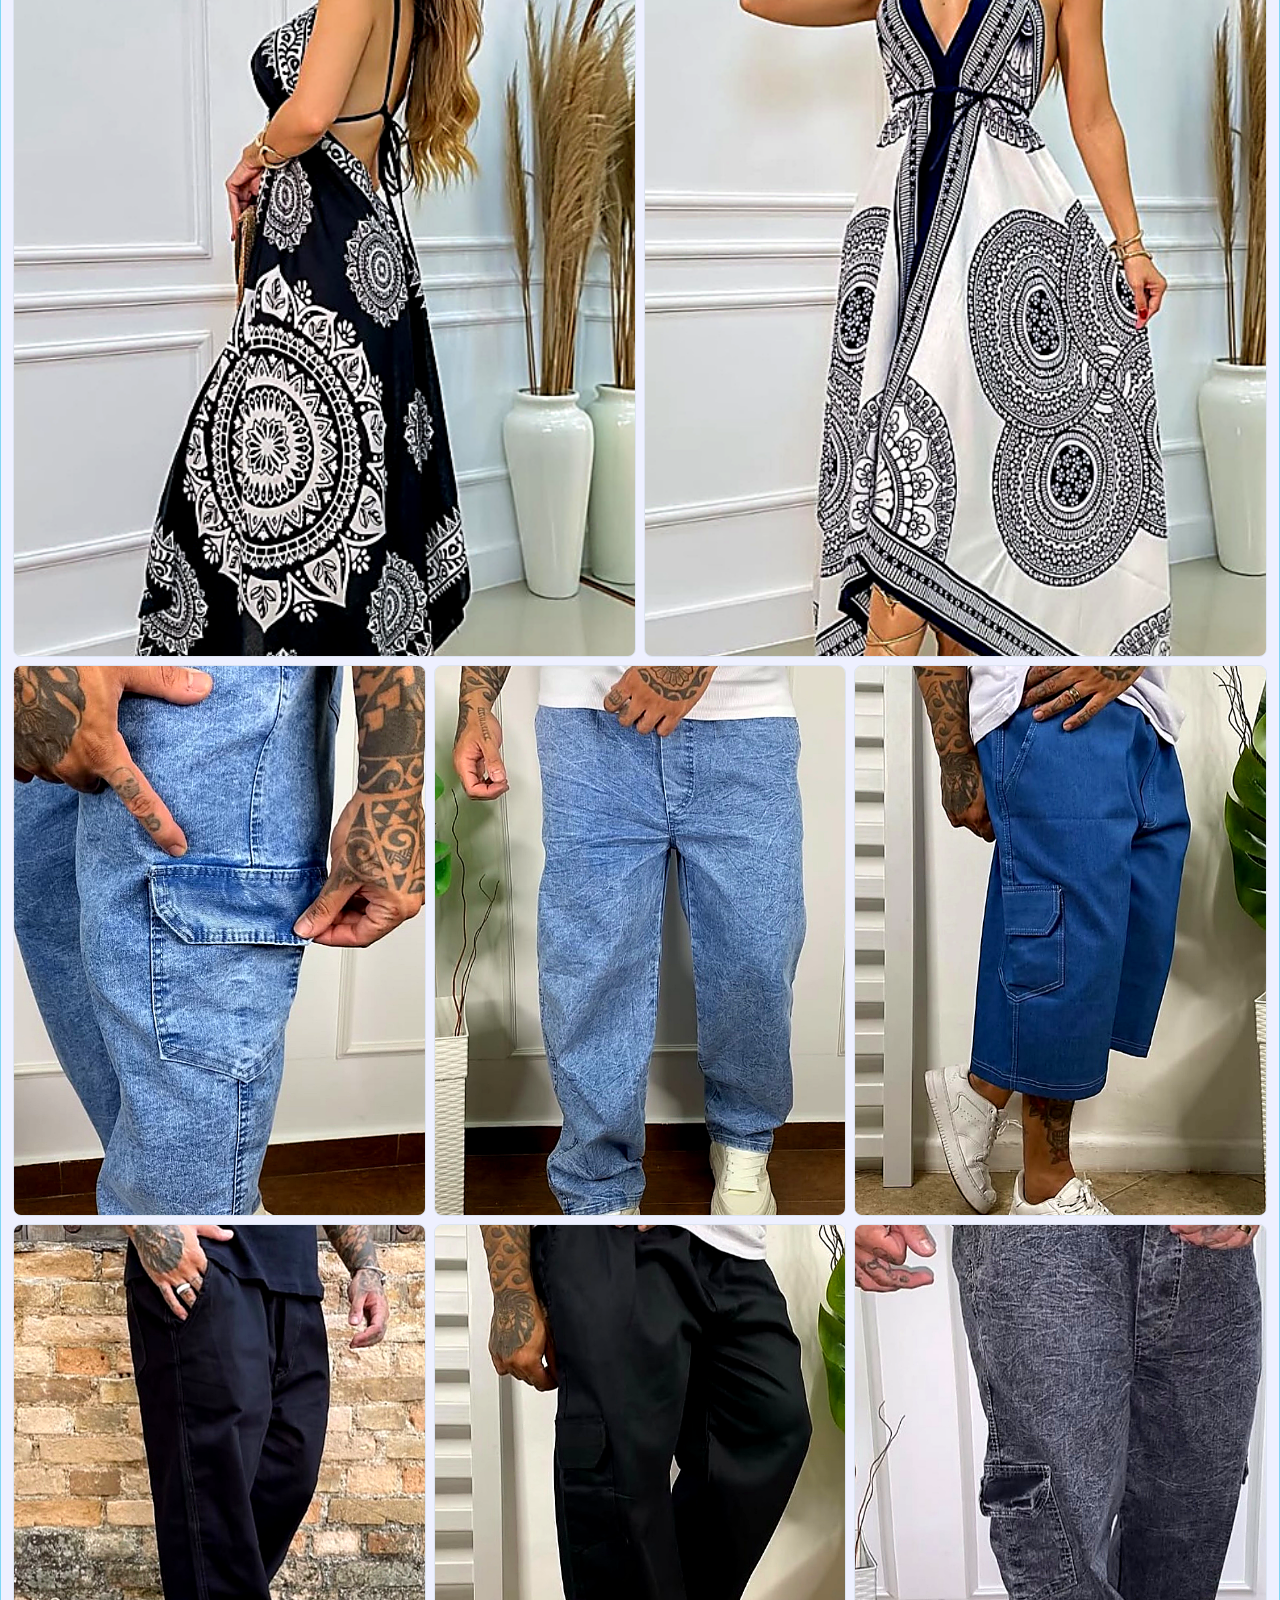
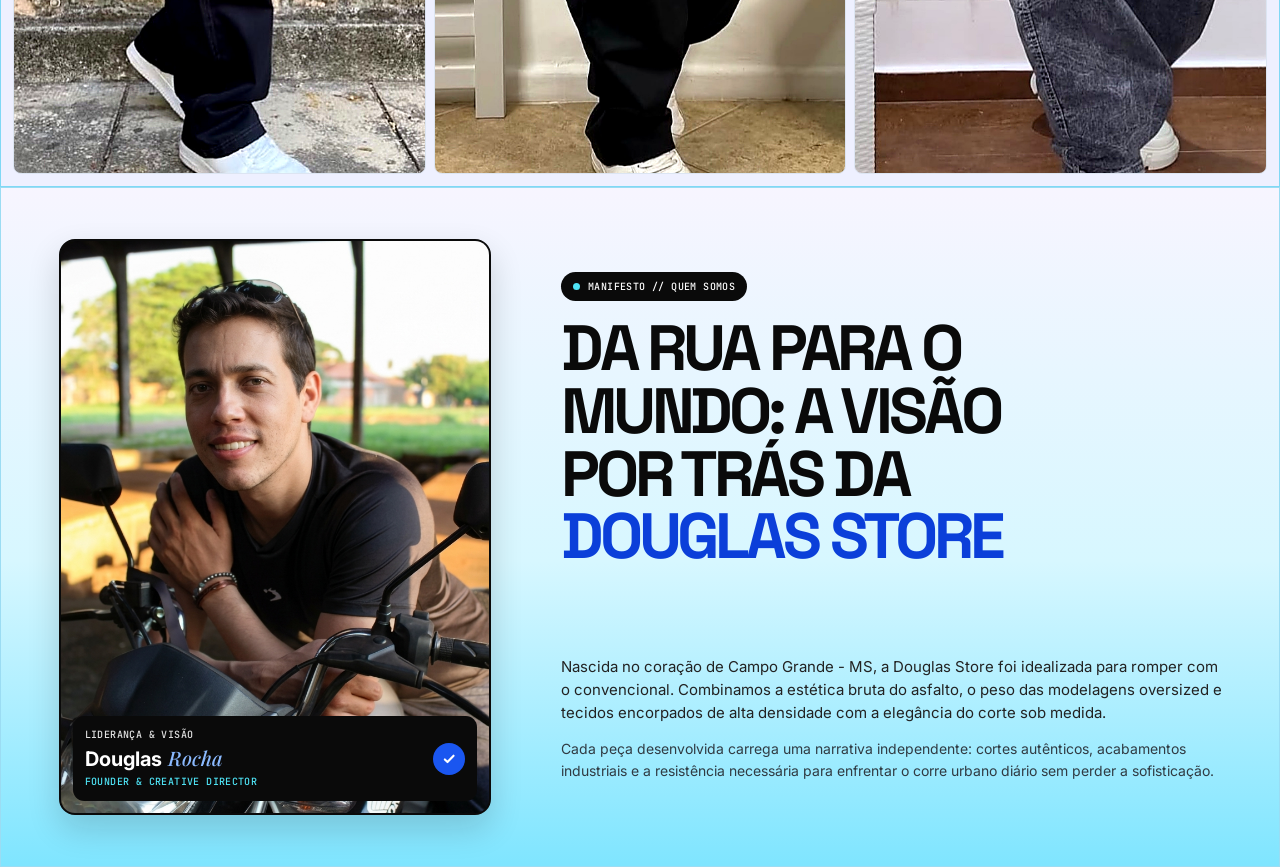
==== commit a4f49991: "feat: adiciona seçao sobre" ====
--- a/index.html
+++ b/index.html
@@ -14,6 +14,7 @@
     <link rel="stylesheet" href="css/header.css" />
     <link rel="stylesheet" href="css/mobile-navigation.css" />
     <link rel="stylesheet" href="css/hero.css" />
+    <link rel="stylesheet" href="css/manifesto.css" />
     <link rel="stylesheet" href="css/lookbook.css" />
     <link rel="stylesheet" href="css/responsive.css" />
     <script src="js/content.js" defer></script>
@@ -318,6 +319,68 @@
           ></ul>
         </div>
       </section>
+
+      <section
+        class="manifesto-section"
+        id="sobre"
+        aria-labelledby="manifesto-title"
+      >
+        <div class="manifesto-heading">
+          <p class="manifesto-tag">
+            <span aria-hidden="true"></span>
+            MANIFESTO // QUEM SOMOS
+          </p>
+          <h2 class="manifesto-title" id="manifesto-title">
+            DA RUA PARA O MUNDO: A VISÃO POR TRÁS DA
+            <span>DOUGLAS STORE</span>
+          </h2>
+        </div>
+
+        <figure class="founder-card">
+          <img
+            class="founder-image"
+            src="public/images/fundador-douglas.jpg"
+            alt="Douglas Rocha, fundador da Douglas Store, sentado em uma moto"
+            loading="lazy"
+          />
+          <figcaption class="founder-caption">
+            <span class="founder-copy">
+              <span class="founder-eyebrow">LIDERANÇA &amp; VISÃO</span>
+              <span class="founder-name">
+                <strong>Douglas</strong>
+                <span>Rocha</span>
+              </span>
+              <span class="founder-role">FOUNDER &amp; CREATIVE DIRECTOR</span>
+            </span>
+            <span class="founder-badge" aria-hidden="true">
+              <svg viewBox="0 0 24 24" focusable="false">
+                <path
+                  d="m7 12.5 3.2 3.2L17.5 8"
+                  fill="none"
+                  stroke="currentColor"
+                  stroke-linecap="round"
+                  stroke-linejoin="round"
+                  stroke-width="2.5"
+                />
+              </svg>
+            </span>
+          </figcaption>
+        </figure>
+
+        <div class="manifesto-paragraphs">
+          <p>
+            Nascida no coração de Campo Grande - MS, a Douglas Store foi
+            idealizada para romper com o convencional. Combinamos a estética
+            bruta do asfalto, o peso das modelagens oversized e tecidos
+            encorpados de alta densidade com a elegância do corte sob medida.
+          </p>
+          <p>
+            Cada peça desenvolvida carrega uma narrativa independente: cortes
+            autênticos, acabamentos industriais e a resistência necessária para
+            enfrentar o corre urbano diário sem perder a sofisticação.
+          </p>
+        </div>
+      </section>
     </main>
   </body>
 </html>
--- a/css/manifesto.css
+++ b/css/manifesto.css
@@ -0,0 +1,223 @@
+.manifesto-section {
+  --manifesto-black: #0a0a0a;
+  --manifesto-blue: #0b3fd9;
+  --manifesto-cyan: #4fe3f5;
+  --manifesto-signature: #2865c7;
+
+  display: grid;
+  grid-template-areas:
+    "heading"
+    "founder"
+    "paragraphs";
+  gap: 1.25rem;
+  padding: 1.25rem 1rem;
+  border: 1px solid #9bdcf3;
+  background: linear-gradient(180deg, #f7f5ff 0%, #d7f7ff 55%, #7fe5ff 100%);
+}
+
+.manifesto-heading {
+  grid-area: heading;
+}
+
+.manifesto-tag {
+  display: inline-flex;
+  align-items: center;
+  gap: 0.5rem;
+  margin: 0 0 1rem;
+  padding: 0.5rem 0.75rem;
+  border-radius: 999px;
+  background: var(--manifesto-black);
+  color: #fff;
+  font-family: var(--font-mono);
+  font-size: 0.625rem;
+  font-weight: 500;
+  letter-spacing: 0.04em;
+  line-height: 1.3;
+}
+
+.manifesto-tag span {
+  width: 0.45rem;
+  height: 0.45rem;
+  flex: 0 0 auto;
+  border-radius: 50%;
+  background: var(--manifesto-cyan);
+}
+
+.manifesto-title {
+  max-width: 15ch;
+  margin: 0;
+  color: var(--manifesto-black);
+  font-family: var(--font-display);
+  font-size: clamp(1.85rem, 8vw, 2.25rem);
+  font-weight: 700;
+  letter-spacing: -0.065em;
+  line-height: 0.98;
+  overflow-wrap: anywhere;
+  text-transform: uppercase;
+}
+
+.manifesto-title span {
+  color: var(--manifesto-blue);
+}
+
+.founder-card {
+  position: relative;
+  grid-area: founder;
+  width: min(100%, 29rem);
+  aspect-ratio: 4 / 5;
+  overflow: hidden;
+  justify-self: center;
+  margin: 0;
+  border: 2px solid var(--manifesto-black);
+  border-radius: 1rem;
+  background: #151515;
+  box-shadow: 0 14px 32px rgb(10 10 10 / 16%);
+}
+
+.founder-image {
+  display: block;
+  width: 100%;
+  height: 100%;
+  object-fit: cover;
+  object-position: center 35%;
+}
+
+.founder-caption {
+  position: absolute;
+  right: 0.75rem;
+  bottom: 0.75rem;
+  left: 0.75rem;
+  display: flex;
+  align-items: center;
+  justify-content: space-between;
+  gap: 0.75rem;
+  padding: 0.75rem;
+  border-radius: 0.7rem;
+  background: var(--manifesto-black);
+  color: #fff;
+}
+
+.founder-copy {
+  display: grid;
+  min-width: 0;
+  gap: 0.25rem;
+}
+
+.founder-eyebrow,
+.founder-role {
+  font-family: var(--font-mono);
+  font-size: 0.625rem;
+  font-weight: 500;
+  letter-spacing: 0.04em;
+  line-height: 1.4;
+}
+
+.founder-eyebrow {
+  color: #e2e2e2;
+}
+
+.founder-name {
+  display: flex;
+  flex-wrap: wrap;
+  align-items: baseline;
+  gap: 0.25rem 0.4rem;
+  font-size: clamp(1rem, 4vw, 1.25rem);
+  line-height: 1.15;
+}
+
+.founder-name strong {
+  font-weight: 700;
+}
+
+.founder-name span {
+  color: #8bbaff;
+  font-family: var(--font-editorial);
+  font-style: italic;
+  font-weight: 500;
+}
+
+.founder-role {
+  color: var(--manifesto-cyan);
+}
+
+.founder-badge {
+  display: grid;
+  width: 2rem;
+  height: 2rem;
+  flex: 0 0 2rem;
+  place-items: center;
+  border-radius: 50%;
+  background: #1a56f0;
+  color: #fff;
+}
+
+.founder-badge svg {
+  width: 1.25rem;
+  height: 1.25rem;
+}
+
+.manifesto-paragraphs {
+  grid-area: paragraphs;
+  display: grid;
+  gap: 0.875rem;
+}
+
+.manifesto-paragraphs p {
+  margin: 0;
+  color: #222;
+  font-size: 0.9375rem;
+  line-height: 1.55;
+}
+
+.manifesto-paragraphs p + p {
+  color: #303b43;
+  font-size: 0.875rem;
+}
+
+@media (min-width: 768px) {
+  .manifesto-section {
+    grid-template-columns: minmax(0, 0.8fr) minmax(0, 1.2fr);
+    grid-template-areas:
+      "founder heading"
+      "founder paragraphs";
+    align-content: center;
+    align-items: center;
+    column-gap: clamp(2rem, 5vw, 4rem);
+    row-gap: 1.25rem;
+    padding: clamp(2rem, 4vw, 3.5rem);
+  }
+
+  .manifesto-title {
+    max-width: 13ch;
+    font-size: clamp(2.75rem, 5vw, 4.25rem);
+  }
+
+  .founder-card {
+    width: 100%;
+    max-width: 27rem;
+    aspect-ratio: 3 / 4;
+  }
+
+  .manifesto-paragraphs {
+    max-width: 42rem;
+  }
+}
+
+@media (max-width: 360px) {
+  .manifesto-section {
+    padding-inline: 0.75rem;
+  }
+
+  .founder-caption {
+    right: 0.5rem;
+    bottom: 0.5rem;
+    left: 0.5rem;
+    gap: 0.5rem;
+    padding: 0.625rem;
+  }
+
+  .founder-eyebrow,
+  .founder-role {
+    font-size: 0.5625rem;
+  }
+}
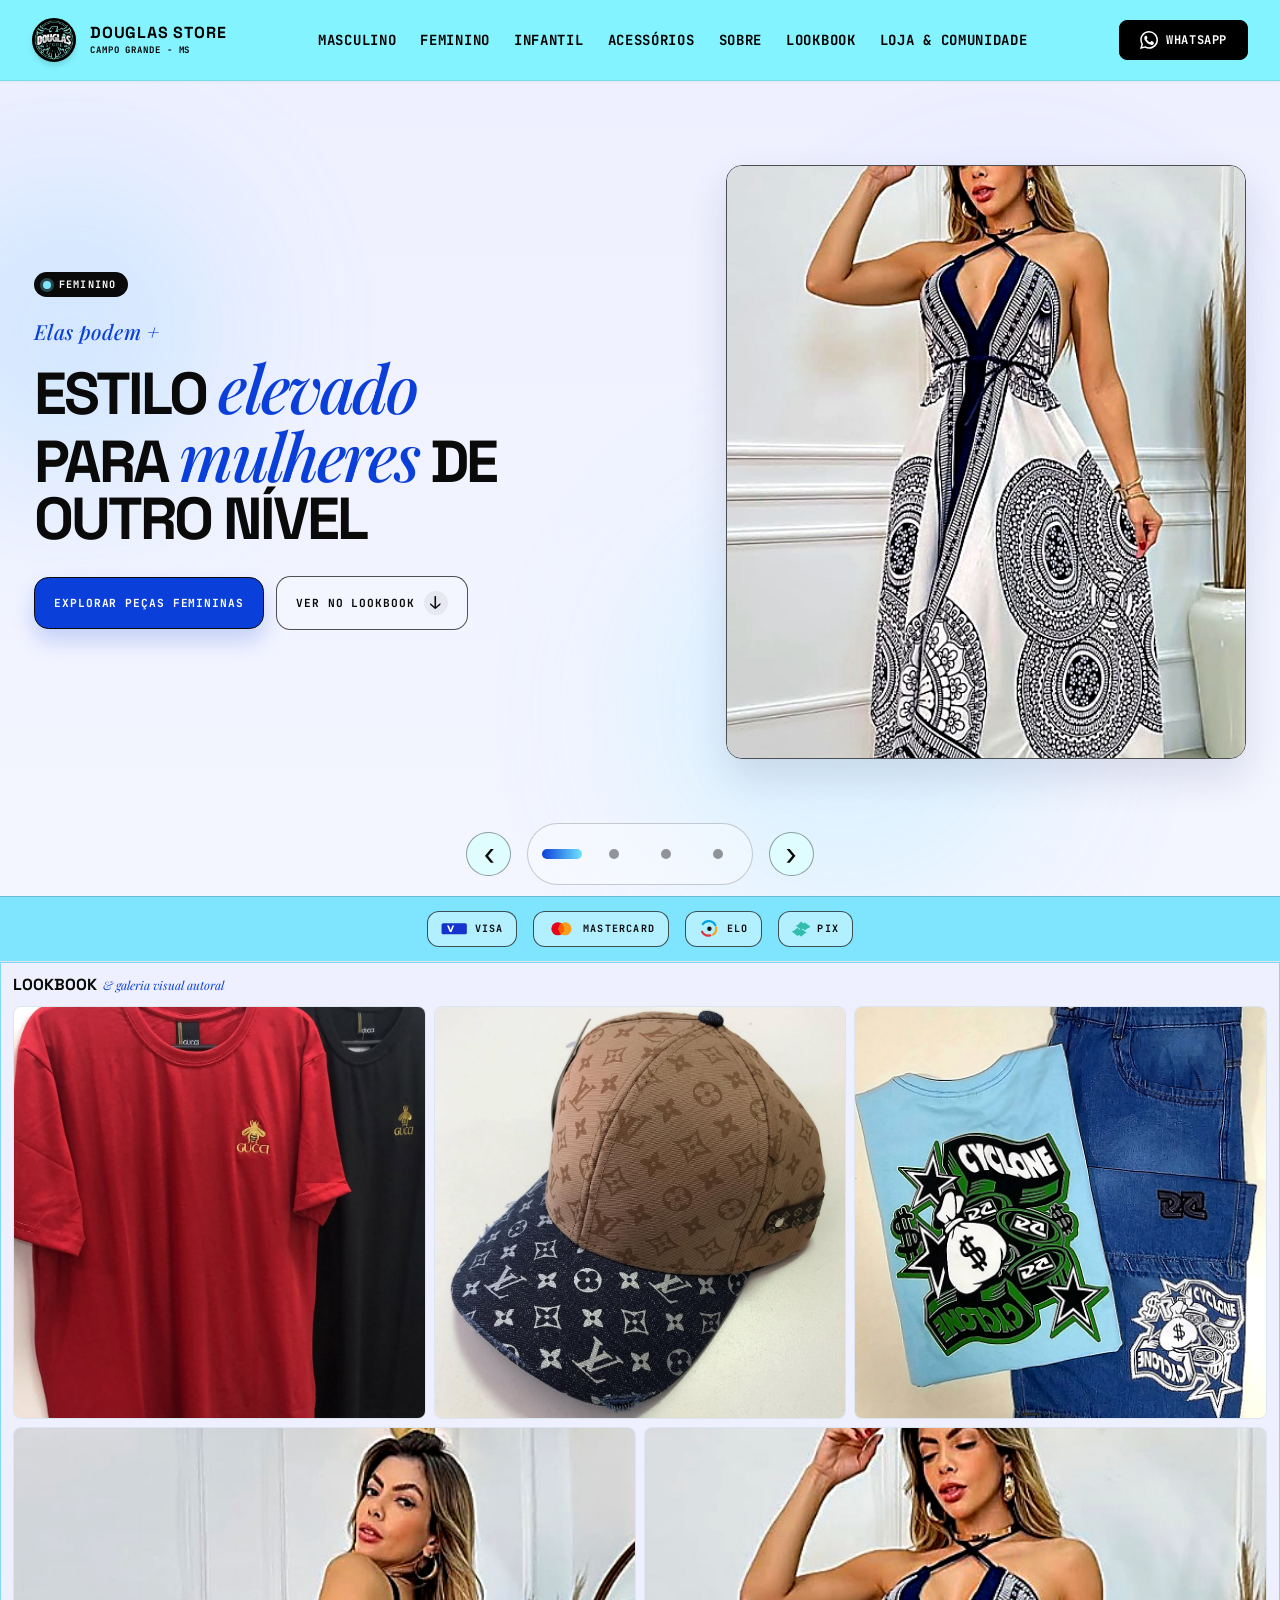
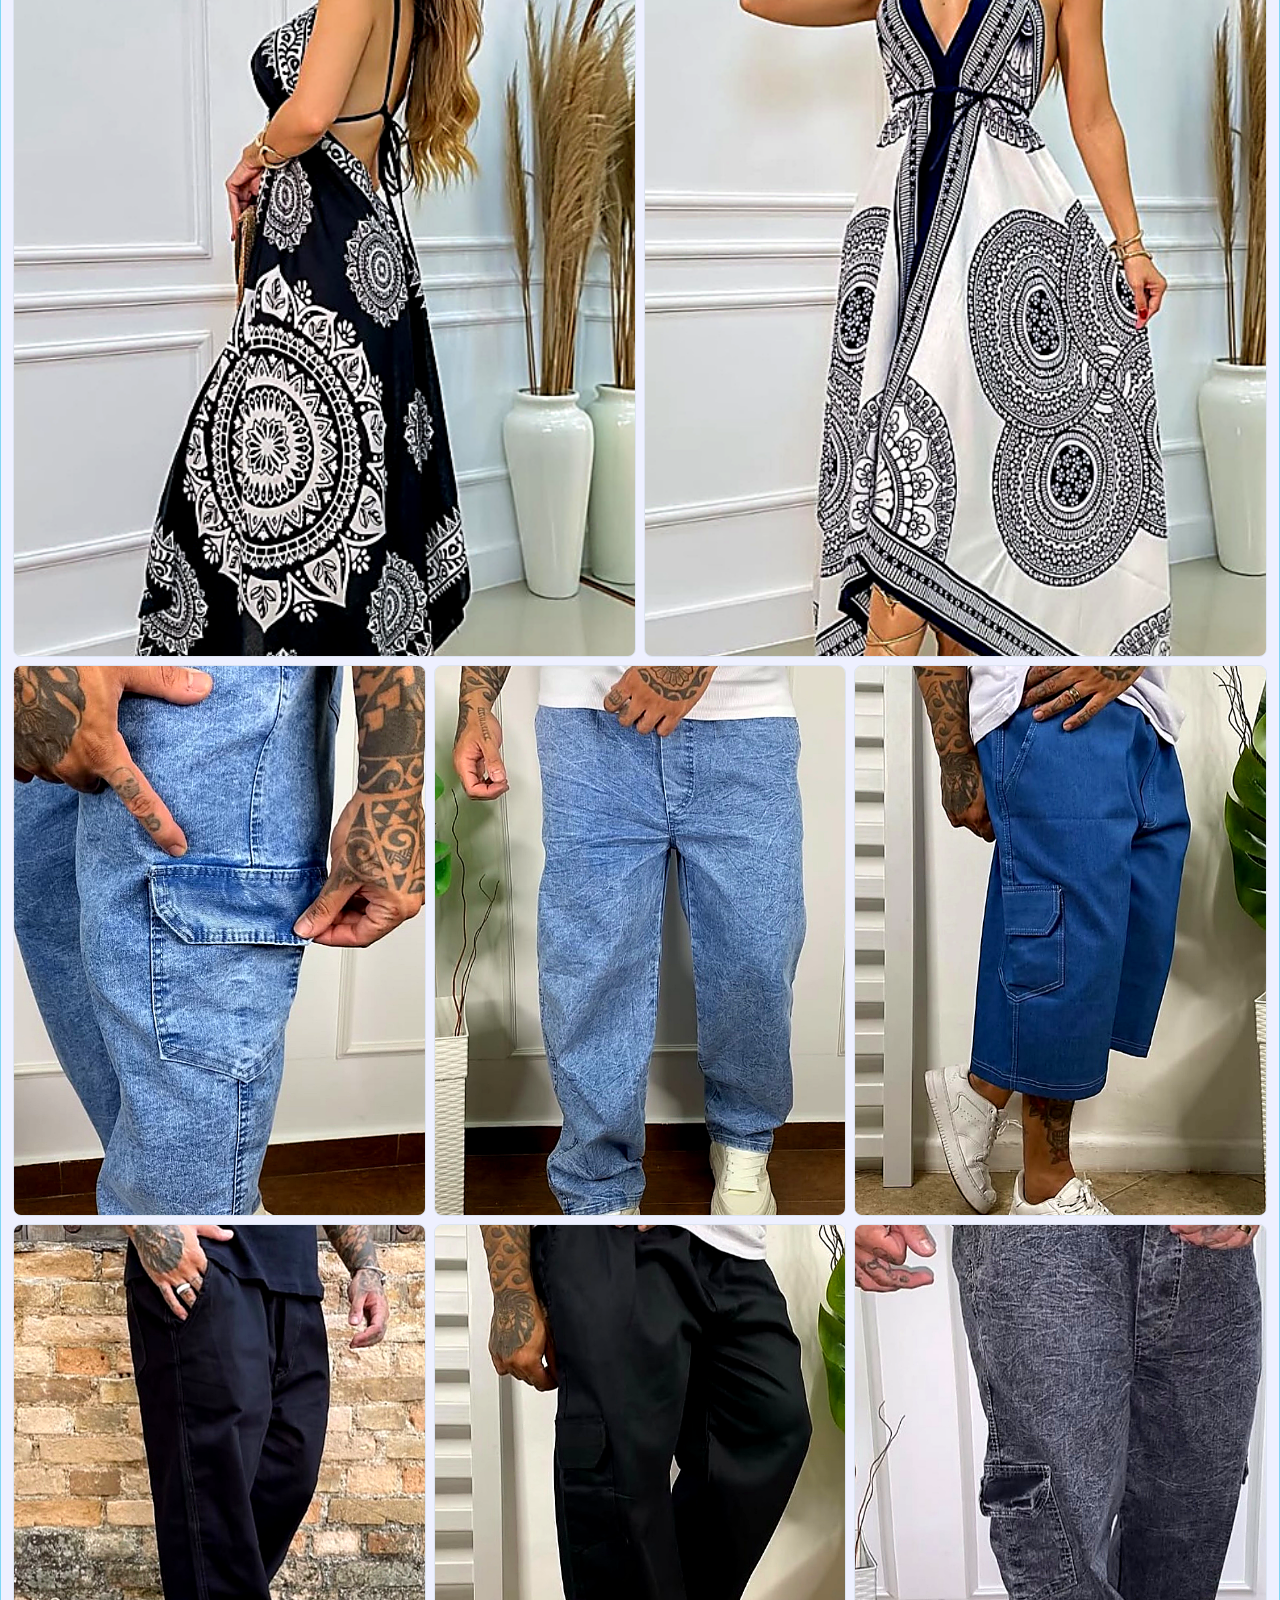
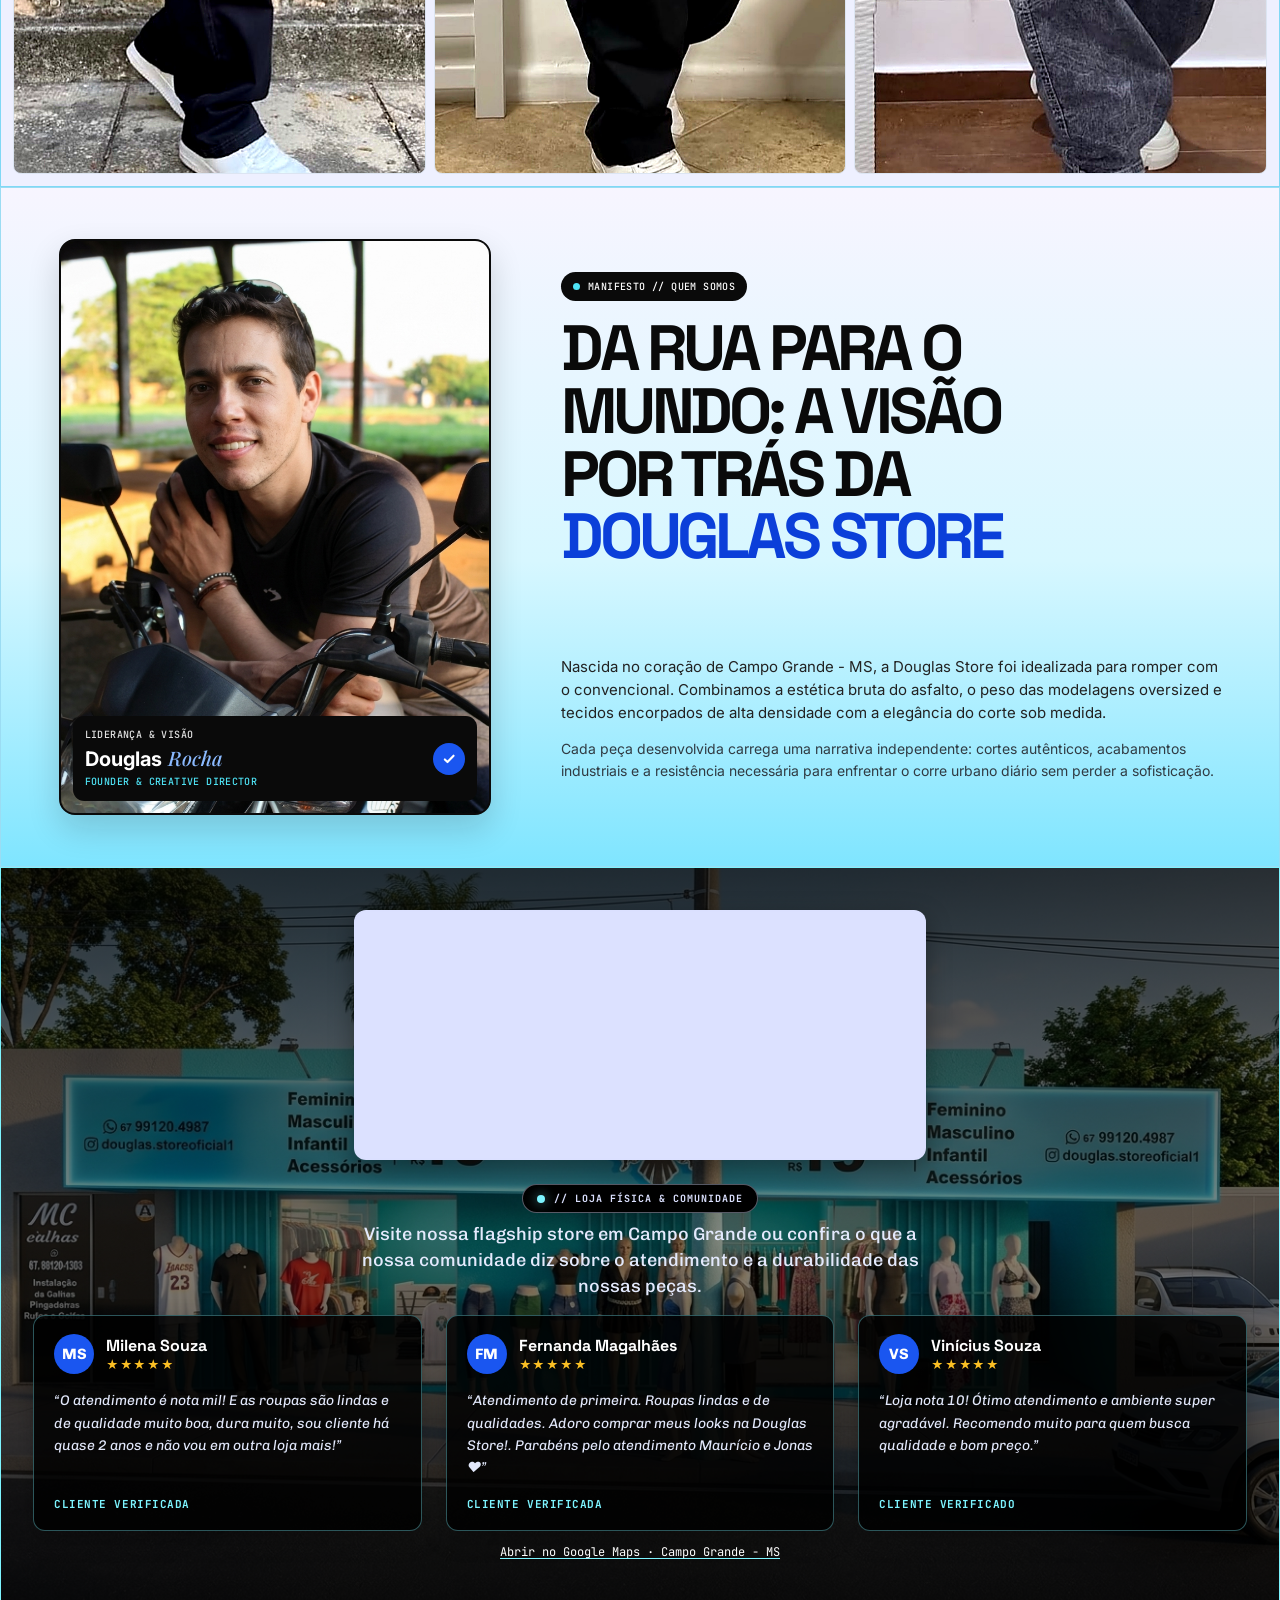
==== commit 7fffefde: "feat: adiciona seção loja fisica e comunidade" ====
--- a/index.html
+++ b/index.html
@@ -7,7 +7,7 @@
     <link rel="preconnect" href="https://fonts.googleapis.com" />
     <link rel="preconnect" href="https://fonts.gstatic.com" crossorigin />
     <link
-      href="https://fonts.googleapis.com/css2?family=Inter:wght@400;500;600&family=JetBrains+Mono:wght@400;500&family=Playfair+Display:ital,wght@1,400;1,500&family=Space+Grotesk:wght@500;700&display=swap"
+      href="https://fonts.googleapis.com/css2?family=Chivo:ital,wght@0,400;0,500;0,700;1,400&family=Inter:wght@400;500;600&family=JetBrains+Mono:wght@400;500&family=Playfair+Display:ital,wght@1,400;1,500&family=Space+Grotesk:wght@500;700&display=swap"
       rel="stylesheet"
     />
     <link rel="stylesheet" href="css/base.css" />
@@ -17,6 +17,7 @@
     <link rel="stylesheet" href="css/manifesto.css" />
     <link rel="stylesheet" href="css/lookbook.css" />
     <link rel="stylesheet" href="css/responsive.css" />
+    <link rel="stylesheet" href="css/community.css" />
     <script src="js/content.js" defer></script>
     <script src="js/main.js" defer></script>
   </head>
@@ -381,6 +382,99 @@
           </p>
         </div>
       </section>
+
+      <section
+        class="community-section"
+        id="comunidade"
+        aria-labelledby="community-title"
+      >
+        <h2 class="community-tag" id="community-title">
+          <span class="community-tag-dot" aria-hidden="true"></span>
+          // LOJA FÍSICA &amp; COMUNIDADE
+        </h2>
+
+        <div class="community-map">
+          <iframe
+            src="https://www.google.com/maps?q=Campo+Grande,+MS&output=embed"
+            title="Mapa da localização da Douglas Store em Campo Grande - MS"
+            loading="lazy"
+            referrerpolicy="no-referrer-when-downgrade"
+          ></iframe>
+        </div>
+
+        <p class="community-description">
+          Visite nossa flagship store em Campo Grande ou confira o que a nossa
+          comunidade diz sobre o atendimento e a durabilidade das nossas peças.
+        </p>
+
+        <ul class="community-testimonials" aria-label="Depoimentos de clientes">
+          <li>
+            <article class="testimonial-card">
+              <header class="testimonial-header">
+                <span class="testimonial-avatar" aria-hidden="true">MS</span>
+                <div class="testimonial-identity">
+                  <h3 class="testimonial-name">Milena Souza</h3>
+                  <span class="testimonial-rating" role="img" aria-label="Avaliação: 5 de 5 estrelas">
+                    <span aria-hidden="true">★★★★★</span>
+                  </span>
+                </div>
+              </header>
+              <blockquote class="testimonial-quote">
+                “O atendimento é nota mil! E as roupas são lindas e de qualidade
+                muito boa, dura muito, sou cliente há quase 2 anos e não vou em
+                outra loja mais!”
+              </blockquote>
+              <p class="testimonial-verified">CLIENTE VERIFICADA</p>
+            </article>
+          </li>
+          <li>
+            <article class="testimonial-card">
+              <header class="testimonial-header">
+                <span class="testimonial-avatar" aria-hidden="true">FM</span>
+                <div class="testimonial-identity">
+                  <h3 class="testimonial-name">Fernanda Magalhães</h3>
+                  <span class="testimonial-rating" role="img" aria-label="Avaliação: 5 de 5 estrelas">
+                    <span aria-hidden="true">★★★★★</span>
+                  </span>
+                </div>
+              </header>
+              <blockquote class="testimonial-quote">
+                “Atendimento de primeira. Roupas lindas e de qualidades. Adoro
+                comprar meus looks na Douglas Store!. Parabéns pelo atendimento
+                Maurício e Jonas ♥️”
+              </blockquote>
+              <p class="testimonial-verified">CLIENTE VERIFICADA</p>
+            </article>
+          </li>
+          <li>
+            <article class="testimonial-card">
+              <header class="testimonial-header">
+                <span class="testimonial-avatar" aria-hidden="true">VS</span>
+                <div class="testimonial-identity">
+                  <h3 class="testimonial-name">Vinícius Souza</h3>
+                  <span class="testimonial-rating" role="img" aria-label="Avaliação: 5 de 5 estrelas">
+                    <span aria-hidden="true">★★★★★</span>
+                  </span>
+                </div>
+              </header>
+              <blockquote class="testimonial-quote">
+                “Loja nota 10! Ótimo atendimento e ambiente super agradável.
+                Recomendo muito para quem busca qualidade e bom preço.”
+              </blockquote>
+              <p class="testimonial-verified">CLIENTE VERIFICADO</p>
+            </article>
+          </li>
+        </ul>
+
+        <a
+          class="community-maps-link"
+          href="https://www.google.com/maps/search/?api=1&query=Campo+Grande%2C+MS"
+          target="_blank"
+          rel="noopener noreferrer"
+        >
+          Abrir no Google Maps · Campo Grande - MS
+        </a>
+      </section>
     </main>
   </body>
 </html>
--- a/css/community.css
+++ b/css/community.css
@@ -0,0 +1,253 @@
+.community-section {
+  --community-cyan: #7df4ff;
+  --community-text: #e3e9fc;
+  --community-border: #7df4ff;
+
+  position: relative;
+  isolation: isolate;
+  display: grid;
+  grid-template-areas:
+    "heading"
+    "map"
+    "description"
+    "testimonials"
+    "maps-link";
+  justify-items: center;
+  gap: 0;
+  overflow: hidden;
+  padding: 2rem 1rem 2.5rem;
+  border: 1px solid var(--community-border);
+  background:
+    linear-gradient(
+      180deg,
+      rgb(0 0 0 / 78%) 0%,
+      rgb(0 0 0 / 45%) 50%,
+      rgb(0 0 0 / 88%) 100%
+    ),
+    url("../public/images/loja-fachada.jpg") center 38% / cover no-repeat;
+  color: #fff;
+}
+
+.community-tag {
+  grid-area: heading;
+  display: inline-flex;
+  align-items: center;
+  gap: 0.55rem;
+  justify-self: center;
+  margin: 0 0 0.75rem;
+  padding: 0.4rem 0.875rem;
+  border: 1px solid rgb(220 225 255 / 40%);
+  border-radius: 999px;
+  background: #000;
+  color: #dce1ff;
+  font-family: var(--font-mono);
+  font-size: 0.625rem;
+  font-weight: 700;
+  letter-spacing: 0.1em;
+  line-height: 1.4;
+  text-align: center;
+}
+
+.community-tag-dot {
+  width: 0.5rem;
+  height: 0.5rem;
+  flex: 0 0 auto;
+  border-radius: 50%;
+  background: var(--community-cyan);
+  box-shadow: 0 0 0.75rem rgb(125 244 255 / 65%);
+}
+
+.community-map {
+  grid-area: map;
+  width: min(100%, 35.75rem);
+  height: 11.25rem;
+  overflow: hidden;
+  border: 2px solid rgb(220 225 255 / 65%);
+  border-radius: 0.75rem;
+  background: #dce1ff;
+  box-shadow: 0 8px 24px rgb(0 0 0 / 35%);
+}
+
+.community-map iframe {
+  display: block;
+  width: 100%;
+  height: 100%;
+  border: 0;
+}
+
+.community-description {
+  grid-area: description;
+  max-width: 38rem;
+  margin: 0;
+  padding: 1rem 0 1.25rem;
+  color: var(--community-text);
+  font-family: "Chivo", var(--font-body);
+  font-size: 0.8125rem;
+  font-weight: 500;
+  line-height: 1.7;
+  text-align: center;
+}
+
+.community-testimonials {
+  grid-area: testimonials;
+  display: grid;
+  width: 100%;
+  max-width: 76rem;
+  grid-template-columns: minmax(0, 1fr);
+  gap: 0.875rem;
+  margin: 0;
+  padding: 0;
+  list-style: none;
+}
+
+.community-testimonials li {
+  min-width: 0;
+}
+
+.testimonial-card {
+  display: flex;
+  min-height: 12.625rem;
+  height: 100%;
+  flex-direction: column;
+  padding: 1.125rem 1.25rem;
+  border: 1px solid rgb(125 244 255 / 35%);
+  border-radius: 0.75rem;
+  background: rgb(0 0 0 / 84%);
+  box-shadow: 0 8px 24px rgb(0 0 0 / 24%);
+}
+
+.testimonial-header {
+  display: flex;
+  align-items: center;
+  gap: 0.75rem;
+}
+
+.testimonial-avatar {
+  display: grid;
+  width: 2.5rem;
+  height: 2.5rem;
+  flex: 0 0 2.5rem;
+  place-items: center;
+  border-radius: 50%;
+  background: #1a56f0;
+  color: #fff;
+  font-family: "Chivo", var(--font-body);
+  font-size: 0.9375rem;
+  font-weight: 700;
+}
+
+.testimonial-identity {
+  min-width: 0;
+}
+
+.testimonial-name {
+  margin: 0;
+  color: #fff;
+  font-family: var(--font-display);
+  font-size: 1rem;
+  line-height: 1.4;
+}
+
+.testimonial-rating {
+  display: block;
+  color: #fbbf24;
+  font-size: 0.75rem;
+  letter-spacing: 0.06em;
+  line-height: 1.35;
+}
+
+.testimonial-quote {
+  margin: 1rem 0 0;
+  color: var(--community-text);
+  font-family: "Chivo", var(--font-body);
+  font-size: 0.875rem;
+  font-style: italic;
+  line-height: 1.6;
+}
+
+.testimonial-verified {
+  margin: auto 0 0;
+  padding-top: 1rem;
+  color: var(--community-cyan);
+  font-family: var(--font-mono);
+  font-size: 0.6875rem;
+  font-weight: 700;
+  letter-spacing: 0.05em;
+  line-height: 1.5;
+}
+
+.community-maps-link {
+  grid-area: maps-link;
+  justify-self: center;
+  margin-top: 1rem;
+  color: #fff;
+  font-family: var(--font-mono);
+  font-size: 0.75rem;
+  line-height: 1.6;
+  text-align: center;
+  text-decoration-color: var(--community-cyan);
+  text-underline-offset: 0.2em;
+}
+
+.community-maps-link:hover {
+  color: var(--community-cyan);
+}
+
+@media (min-width: 768px) {
+  .community-section {
+    min-height: 45rem;
+    grid-template-areas:
+      "map"
+      "heading"
+      "description"
+      "testimonials"
+      "maps-link";
+    grid-template-rows: 15.625rem auto auto 1fr auto;
+    padding: 2.625rem 2rem 3rem;
+    background-position: center;
+  }
+
+  .community-map {
+    width: min(100%, 35.75rem);
+    height: 15.625rem;
+  }
+
+  .community-tag {
+    margin: 1.5rem 0 0;
+  }
+
+  .community-description {
+    padding: 0.5rem 0 1rem;
+    font-size: 1.125rem;
+    line-height: 1.45;
+  }
+
+  .community-testimonials {
+    grid-template-columns: repeat(3, minmax(0, 1fr));
+    gap: 1.5rem;
+    align-self: end;
+  }
+
+  .community-maps-link {
+    margin-top: 0.75rem;
+  }
+}
+
+@media (max-width: 420px) {
+  .community-section {
+    padding: 0 1rem 1.25rem;
+    background-position: 42% center;
+  }
+
+  .community-description {
+    padding-block: 1.625rem 2.375rem;
+  }
+
+  .testimonial-card {
+    padding: 1.125rem;
+  }
+
+  .testimonial-name {
+    font-size: 0.9375rem;
+  }
+}
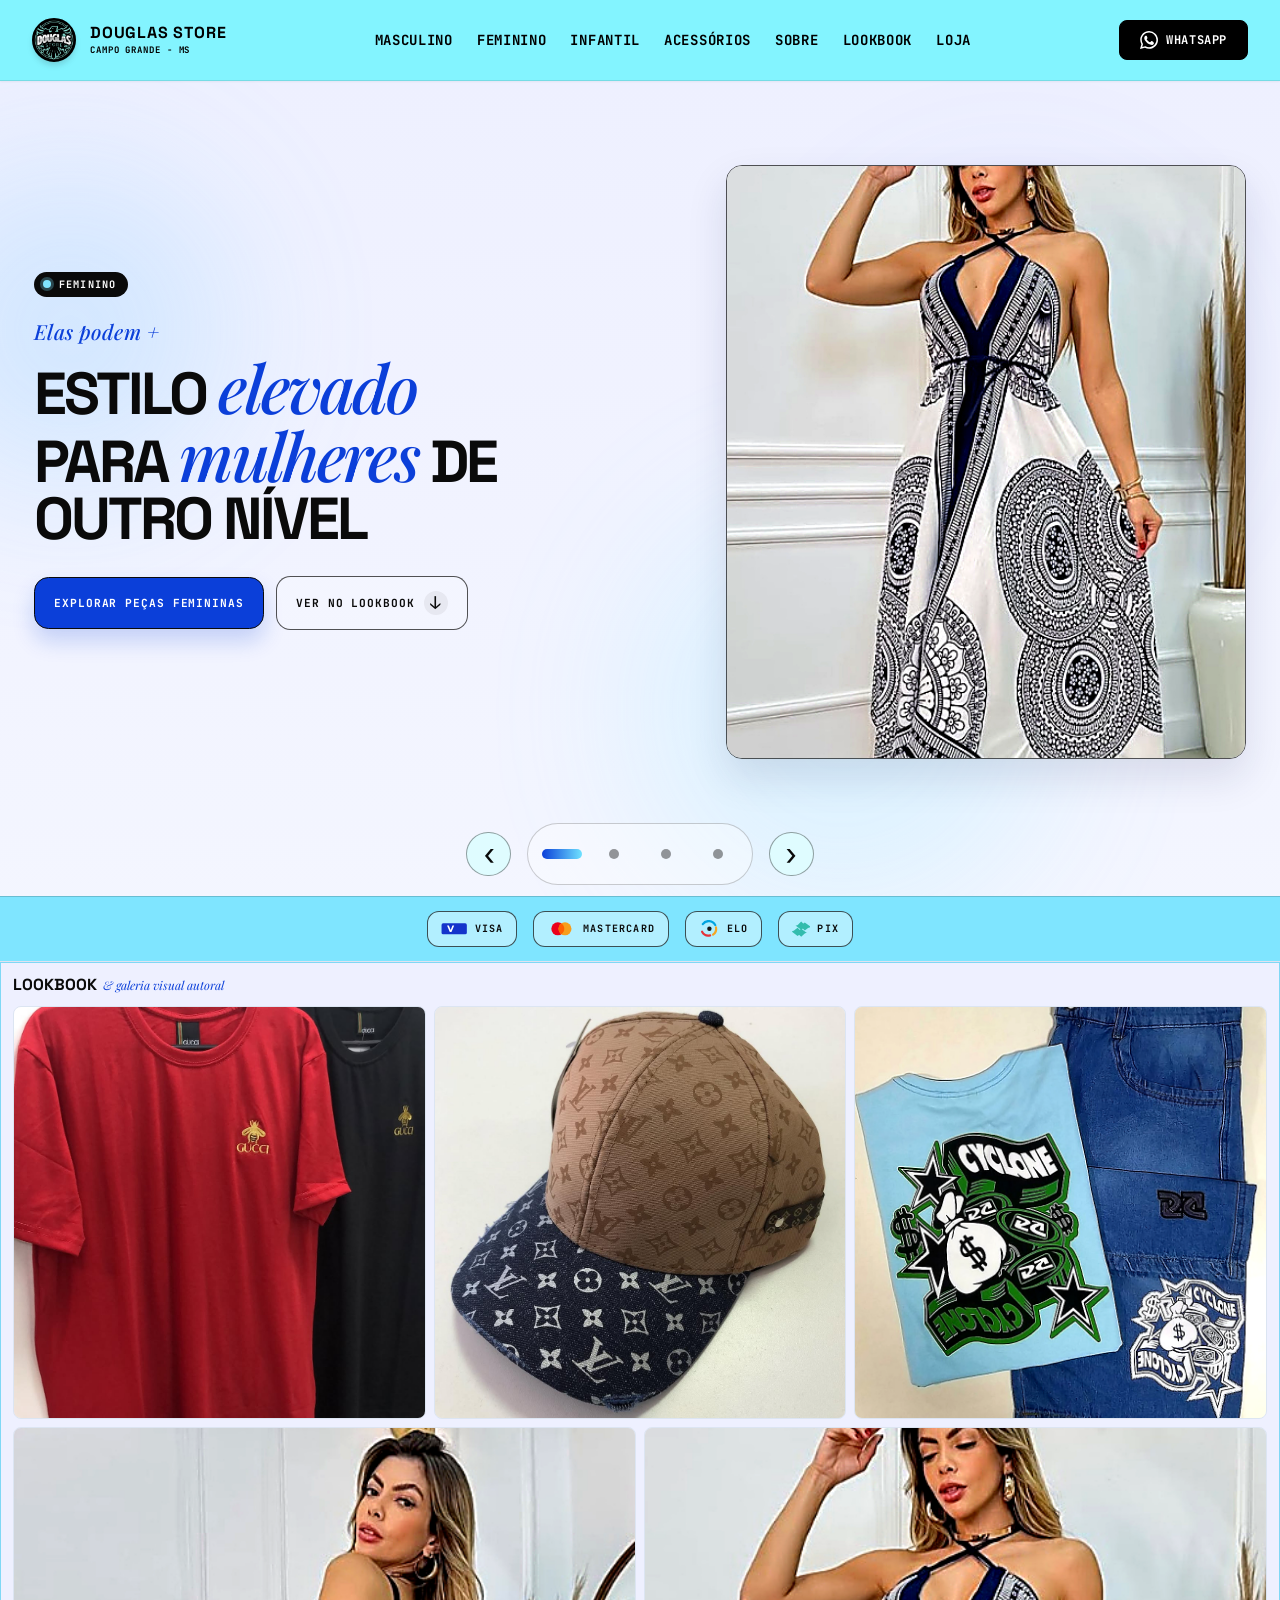
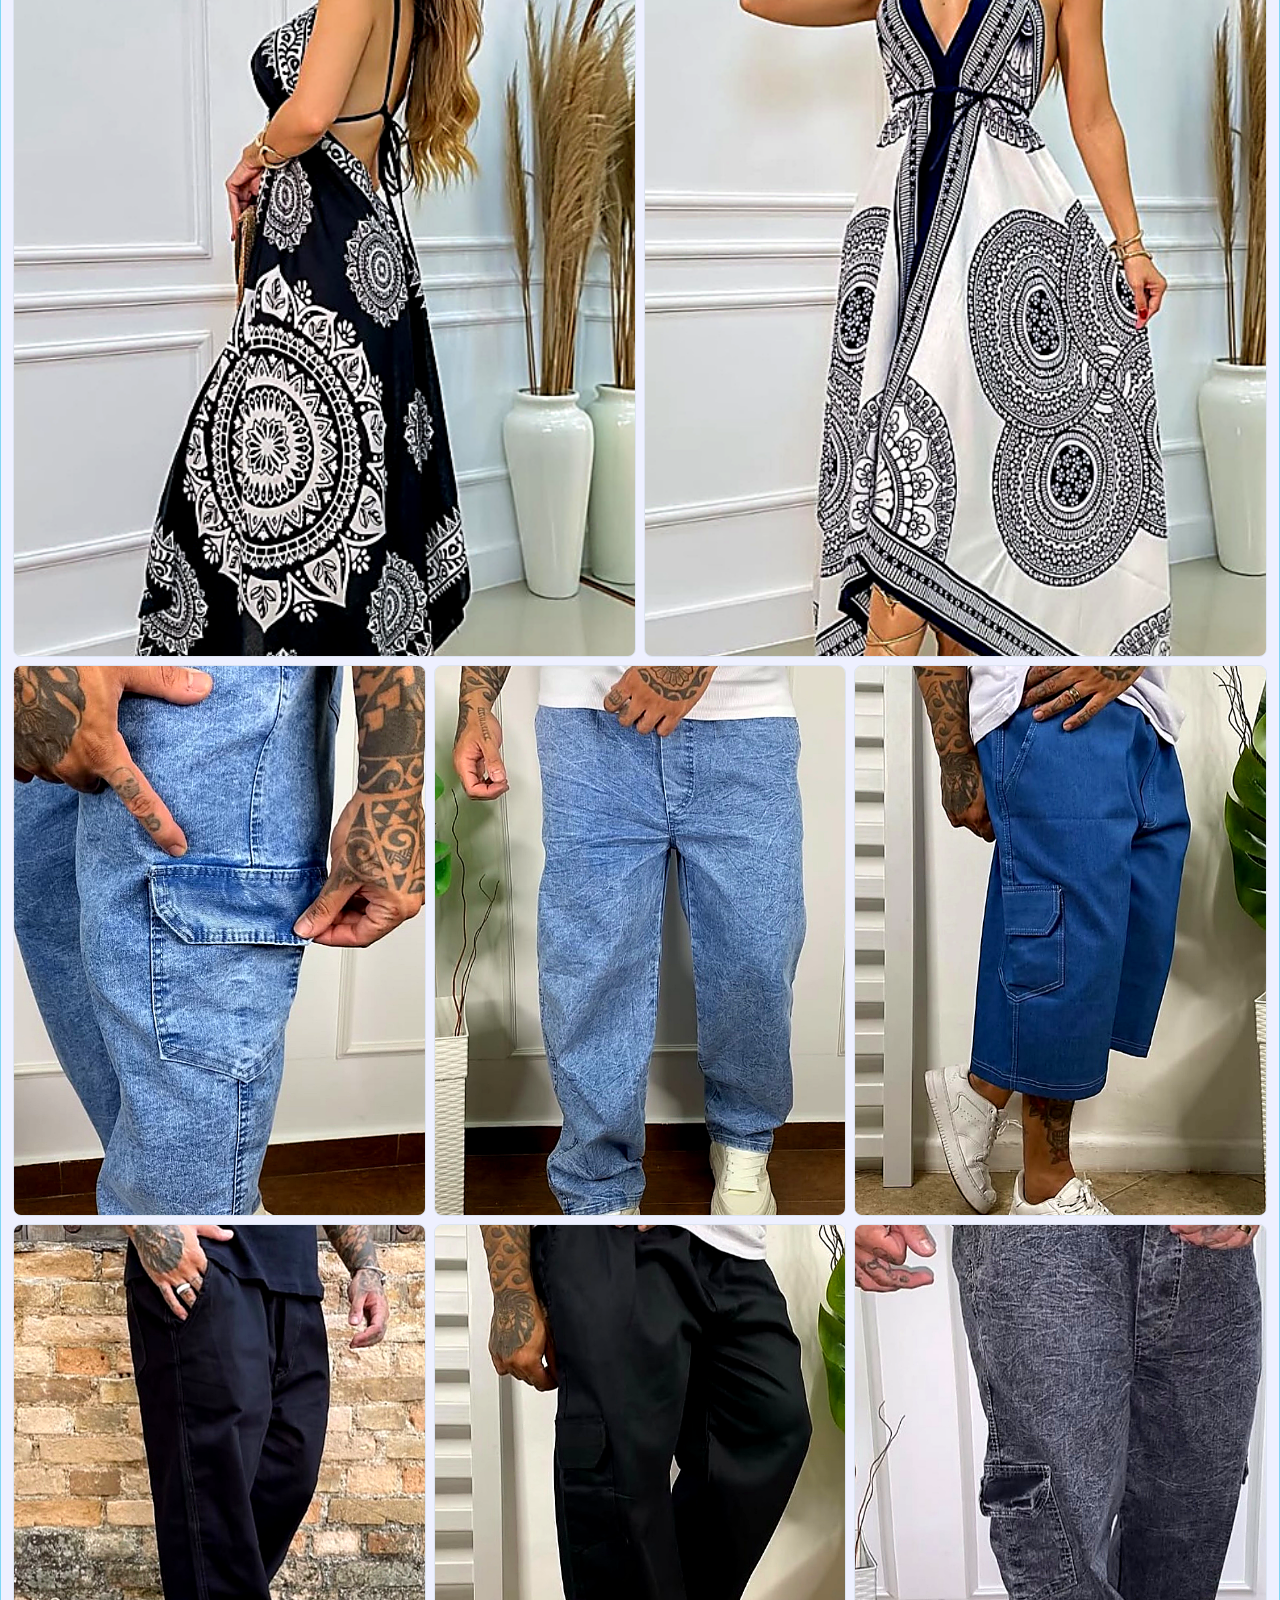
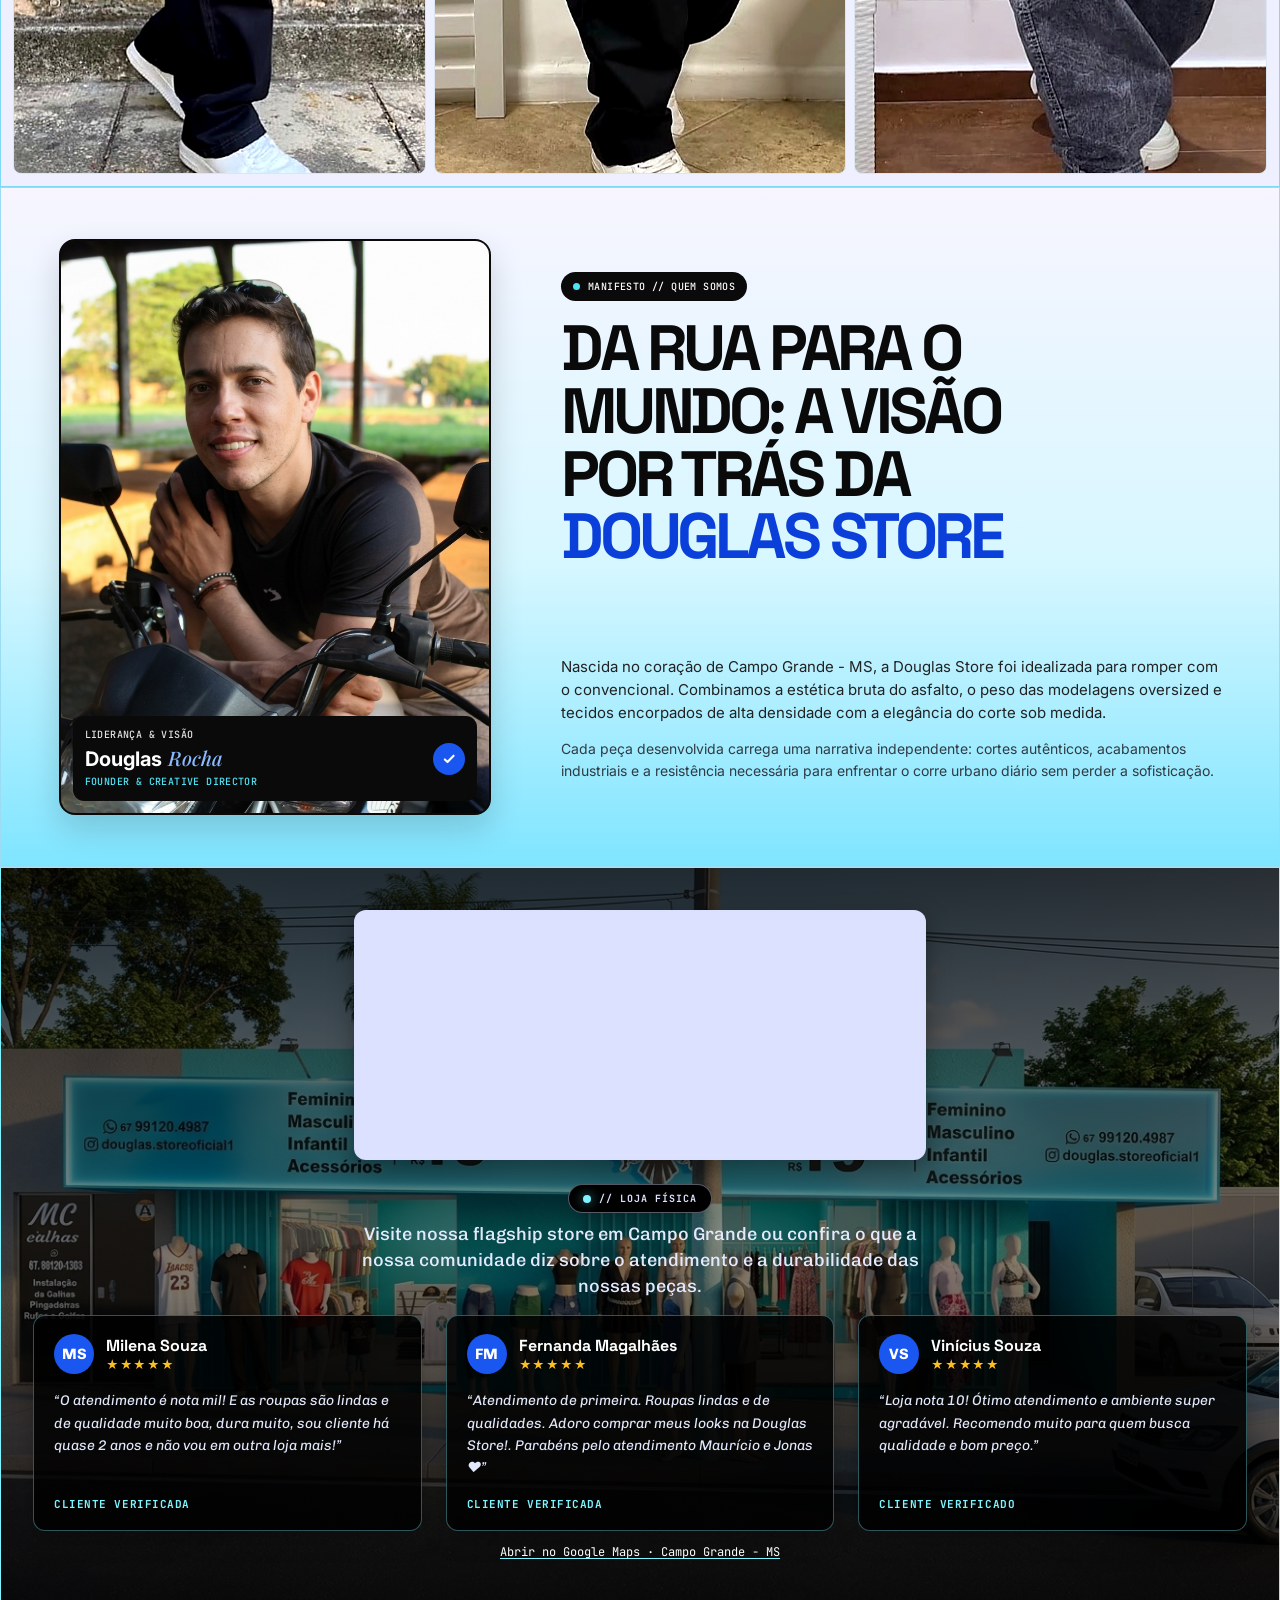
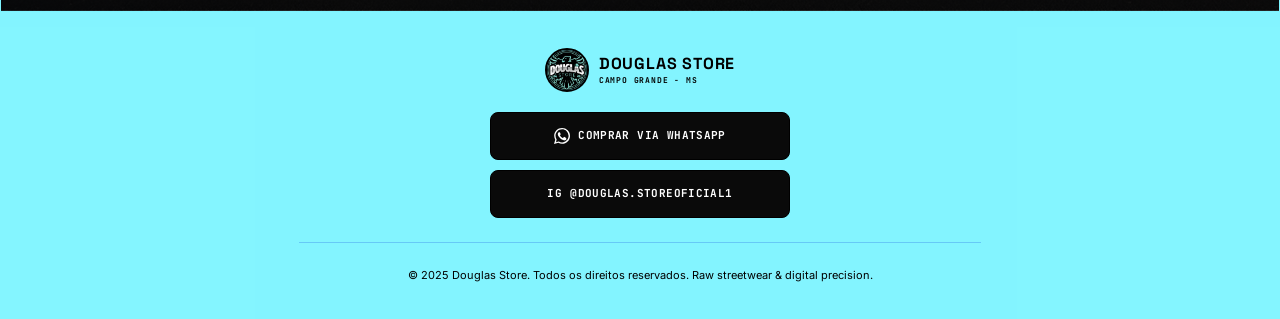
==== commit 1ac3a187: "feat: adiciona footer" ====
--- a/index.html
+++ b/index.html
@@ -17,7 +17,8 @@
     <link rel="stylesheet" href="css/manifesto.css" />
     <link rel="stylesheet" href="css/lookbook.css" />
     <link rel="stylesheet" href="css/responsive.css" />
-    <link rel="stylesheet" href="css/community.css" />
+    <link rel="stylesheet" href="css/loja-fisica.css" />
+    <link rel="stylesheet" href="css/footer.css" />
     <script src="js/content.js" defer></script>
     <script src="js/main.js" defer></script>
   </head>
@@ -384,16 +385,16 @@
       </section>
 
       <section
-        class="community-section"
-        id="comunidade"
-        aria-labelledby="community-title"
+        class="loja-fisica-section"
+        id="loja-fisica"
+        aria-labelledby="loja-fisica-title"
       >
-        <h2 class="community-tag" id="community-title">
-          <span class="community-tag-dot" aria-hidden="true"></span>
-          // LOJA FÍSICA &amp; COMUNIDADE
+        <h2 class="loja-fisica-tag" id="loja-fisica-title">
+          <span class="loja-fisica-tag-dot" aria-hidden="true"></span>
+          // LOJA FÍSICA
         </h2>
 
-        <div class="community-map">
+        <div class="loja-fisica-map">
           <iframe
             src="https://www.google.com/maps?q=Campo+Grande,+MS&output=embed"
             title="Mapa da localização da Douglas Store em Campo Grande - MS"
@@ -402,12 +403,12 @@
           ></iframe>
         </div>
 
-        <p class="community-description">
+        <p class="loja-fisica-description">
           Visite nossa flagship store em Campo Grande ou confira o que a nossa
           comunidade diz sobre o atendimento e a durabilidade das nossas peças.
         </p>
 
-        <ul class="community-testimonials" aria-label="Depoimentos de clientes">
+        <ul class="loja-fisica-testimonials" aria-label="Depoimentos de clientes">
           <li>
             <article class="testimonial-card">
               <header class="testimonial-header">
@@ -467,7 +468,7 @@
         </ul>
 
         <a
-          class="community-maps-link"
+          class="loja-fisica-maps-link"
           href="https://www.google.com/maps/search/?api=1&query=Campo+Grande%2C+MS"
           target="_blank"
           rel="noopener noreferrer"
@@ -476,5 +477,51 @@
         </a>
       </section>
     </main>
+
+    <footer class="site-footer" aria-label="Rodapé">
+      <a class="footer-brand" href="#inicio" aria-label="Douglas Store - voltar ao início">
+        <span class="footer-brand-mark">
+          <img src="public/logo.jpg" alt="Logo Douglas Store" />
+        </span>
+        <span class="footer-brand-copy">
+          <span class="footer-brand-name">Douglas Store</span>
+          <span class="footer-brand-location">Campo Grande - MS</span>
+        </span>
+      </a>
+
+      <nav class="footer-actions" aria-label="Redes sociais e contato">
+        <a
+          class="footer-action"
+          href="https://wa.me/5567999999999?text=Ol%C3%A1%2C%20Douglas%20Store!"
+          target="_blank"
+          rel="noopener noreferrer"
+          aria-label="Comprar via WhatsApp (abre em nova aba)"
+        >
+          <svg aria-hidden="true" viewBox="0 0 24 24">
+            <path
+              d="M20.5 3.5A11.8 11.8 0 0 0 12.1 0C5.6 0 .3 5.3.3 11.8c0 2.1.6 4.1 1.6 5.9L0 24l6.5-1.7a11.8 11.8 0 0 0 5.6 1.4h.1c6.5 0 11.8-5.3 11.8-11.8 0-3.2-1.2-6.1-3.5-8.4ZM12.1 21.7c-1.7 0-3.4-.5-4.8-1.3l-.4-.2-3.9 1 1-3.8-.2-.4a9.8 9.8 0 0 1-1.5-5.2c0-5.4 4.4-9.8 9.8-9.8 2.6 0 5.1 1 6.9 2.9a9.7 9.7 0 0 1 2.9 6.9c0 5.4-4.4 9.8-9.8 9.8Zm5.4-7.3c-.3-.2-1.7-.9-2-1s-.5-.2-.7.2-.8 1-1 1.2-.4.2-.7.1a8 8 0 0 1-2.4-1.5 9 9 0 0 1-1.7-2.1c-.2-.3 0-.5.2-.7l.5-.6.2-.5c.1-.2 0-.4 0-.6L9 6.8c-.2-.4-.4-.4-.7-.4h-.6c-.3 0-.6.1-.9.4s-1.1 1.1-1.1 2.7 1.2 3.1 1.4 3.4c.2.2 2.3 3.5 5.5 4.9.8.3 1.4.5 1.9.6.8.3 1.5.2 2 .1.6-.1 1.7-.7 1.9-1.4.2-.7.2-1.3.2-1.4-.1-.2-.3-.3-.6-.4Z"
+            ></path>
+          </svg>
+          <span>Comprar via WhatsApp</span>
+        </a>
+        <a
+          class="footer-action"
+          href="https://www.instagram.com/douglas.storeoficial1/"
+          target="_blank"
+          rel="noopener noreferrer"
+          aria-label="Instagram da Douglas Store: @douglas.storeoficial1 (abre em nova aba)"
+        >
+          <span aria-hidden="true">IG</span>
+          <span>@Douglas.StoreOficial1</span>
+        </a>
+      </nav>
+
+      <hr class="footer-divider" aria-hidden="true" />
+
+      <small class="footer-copyright">
+        © 2025 Douglas Store. Todos os direitos reservados. Raw streetwear &amp;
+        digital precision.
+      </small>
+    </footer>
   </body>
 </html>
--- a/css/loja-fisica.css
+++ b/css/loja-fisica.css
@@ -0,0 +1,253 @@
+.loja-fisica-section {
+  --loja-fisica-cyan: #7df4ff;
+  --loja-fisica-text: #e3e9fc;
+  --loja-fisica-border: #7df4ff;
+
+  position: relative;
+  isolation: isolate;
+  display: grid;
+  grid-template-areas:
+    "heading"
+    "map"
+    "description"
+    "testimonials"
+    "maps-link";
+  justify-items: center;
+  gap: 0;
+  overflow: hidden;
+  padding: 2rem 1rem 2.5rem;
+  border: 1px solid var(--loja-fisica-border);
+  background:
+    linear-gradient(
+      180deg,
+      rgb(0 0 0 / 78%) 0%,
+      rgb(0 0 0 / 45%) 50%,
+      rgb(0 0 0 / 88%) 100%
+    ),
+    url("../public/images/loja-fachada.jpg") center 38% / cover no-repeat;
+  color: #fff;
+}
+
+.loja-fisica-tag {
+  grid-area: heading;
+  display: inline-flex;
+  align-items: center;
+  gap: 0.55rem;
+  justify-self: center;
+  margin: 0 0 0.75rem;
+  padding: 0.4rem 0.875rem;
+  border: 1px solid rgb(220 225 255 / 40%);
+  border-radius: 999px;
+  background: #000;
+  color: #dce1ff;
+  font-family: var(--font-mono);
+  font-size: 0.625rem;
+  font-weight: 700;
+  letter-spacing: 0.1em;
+  line-height: 1.4;
+  text-align: center;
+}
+
+.loja-fisica-tag-dot {
+  width: 0.5rem;
+  height: 0.5rem;
+  flex: 0 0 auto;
+  border-radius: 50%;
+  background: var(--loja-fisica-cyan);
+  box-shadow: 0 0 0.75rem rgb(125 244 255 / 65%);
+}
+
+.loja-fisica-map {
+  grid-area: map;
+  width: min(100%, 35.75rem);
+  height: 11.25rem;
+  overflow: hidden;
+  border: 2px solid rgb(220 225 255 / 65%);
+  border-radius: 0.75rem;
+  background: #dce1ff;
+  box-shadow: 0 8px 24px rgb(0 0 0 / 35%);
+}
+
+.loja-fisica-map iframe {
+  display: block;
+  width: 100%;
+  height: 100%;
+  border: 0;
+}
+
+.loja-fisica-description {
+  grid-area: description;
+  max-width: 38rem;
+  margin: 0;
+  padding: 1rem 0 1.25rem;
+  color: var(--loja-fisica-text);
+  font-family: "Chivo", var(--font-body);
+  font-size: 0.8125rem;
+  font-weight: 500;
+  line-height: 1.7;
+  text-align: center;
+}
+
+.loja-fisica-testimonials {
+  grid-area: testimonials;
+  display: grid;
+  width: 100%;
+  max-width: 76rem;
+  grid-template-columns: minmax(0, 1fr);
+  gap: 0.875rem;
+  margin: 0;
+  padding: 0;
+  list-style: none;
+}
+
+.loja-fisica-testimonials li {
+  min-width: 0;
+}
+
+.testimonial-card {
+  display: flex;
+  min-height: 12.625rem;
+  height: 100%;
+  flex-direction: column;
+  padding: 1.125rem 1.25rem;
+  border: 1px solid rgb(125 244 255 / 35%);
+  border-radius: 0.75rem;
+  background: rgb(0 0 0 / 84%);
+  box-shadow: 0 8px 24px rgb(0 0 0 / 24%);
+}
+
+.testimonial-header {
+  display: flex;
+  align-items: center;
+  gap: 0.75rem;
+}
+
+.testimonial-avatar {
+  display: grid;
+  width: 2.5rem;
+  height: 2.5rem;
+  flex: 0 0 2.5rem;
+  place-items: center;
+  border-radius: 50%;
+  background: #1a56f0;
+  color: #fff;
+  font-family: "Chivo", var(--font-body);
+  font-size: 0.9375rem;
+  font-weight: 700;
+}
+
+.testimonial-identity {
+  min-width: 0;
+}
+
+.testimonial-name {
+  margin: 0;
+  color: #fff;
+  font-family: var(--font-display);
+  font-size: 1rem;
+  line-height: 1.4;
+}
+
+.testimonial-rating {
+  display: block;
+  color: #fbbf24;
+  font-size: 0.75rem;
+  letter-spacing: 0.06em;
+  line-height: 1.35;
+}
+
+.testimonial-quote {
+  margin: 1rem 0 0;
+  color: var(--loja-fisica-text);
+  font-family: "Chivo", var(--font-body);
+  font-size: 0.875rem;
+  font-style: italic;
+  line-height: 1.6;
+}
+
+.testimonial-verified {
+  margin: auto 0 0;
+  padding-top: 1rem;
+  color: var(--loja-fisica-cyan);
+  font-family: var(--font-mono);
+  font-size: 0.6875rem;
+  font-weight: 700;
+  letter-spacing: 0.05em;
+  line-height: 1.5;
+}
+
+.loja-fisica-maps-link {
+  grid-area: maps-link;
+  justify-self: center;
+  margin-top: 1rem;
+  color: #fff;
+  font-family: var(--font-mono);
+  font-size: 0.75rem;
+  line-height: 1.6;
+  text-align: center;
+  text-decoration-color: var(--loja-fisica-cyan);
+  text-underline-offset: 0.2em;
+}
+
+.loja-fisica-maps-link:hover {
+  color: var(--loja-fisica-cyan);
+}
+
+@media (min-width: 768px) {
+  .loja-fisica-section {
+    min-height: 45rem;
+    grid-template-areas:
+      "map"
+      "heading"
+      "description"
+      "testimonials"
+      "maps-link";
+    grid-template-rows: 15.625rem auto auto 1fr auto;
+    padding: 2.625rem 2rem 3rem;
+    background-position: center;
+  }
+
+  .loja-fisica-map {
+    width: min(100%, 35.75rem);
+    height: 15.625rem;
+  }
+
+  .loja-fisica-tag {
+    margin: 1.5rem 0 0;
+  }
+
+  .loja-fisica-description {
+    padding: 0.5rem 0 1rem;
+    font-size: 1.125rem;
+    line-height: 1.45;
+  }
+
+  .loja-fisica-testimonials {
+    grid-template-columns: repeat(3, minmax(0, 1fr));
+    gap: 1.5rem;
+    align-self: end;
+  }
+
+  .loja-fisica-maps-link {
+    margin-top: 0.75rem;
+  }
+}
+
+@media (max-width: 420px) {
+  .loja-fisica-section {
+    padding: 0 1rem 1.25rem;
+    background-position: 42% center;
+  }
+
+  .loja-fisica-description {
+    padding-block: 1.625rem 2.375rem;
+  }
+
+  .testimonial-card {
+    padding: 1.125rem;
+  }
+
+  .testimonial-name {
+    font-size: 0.9375rem;
+  }
+}
--- a/css/footer.css
+++ b/css/footer.css
@@ -0,0 +1,138 @@
+.site-footer {
+  display: flex;
+  flex-direction: column;
+  align-items: center;
+  gap: 1.25rem;
+  padding: 1.75rem 1rem calc(1.75rem + env(safe-area-inset-bottom));
+  background: var(--color-header);
+  color: var(--color-text);
+  text-align: center;
+}
+
+.footer-brand {
+  display: inline-flex;
+  align-items: center;
+  color: inherit;
+  text-decoration: none;
+}
+
+.footer-brand-mark {
+  display: block;
+  width: 2.75rem;
+  height: 2.75rem;
+  flex: 0 0 2.75rem;
+  overflow: hidden;
+  border: 2px solid currentColor;
+  border-radius: 50%;
+  background: currentColor;
+}
+
+.footer-brand-mark img {
+  display: block;
+  width: 100%;
+  height: 100%;
+  object-fit: cover;
+}
+
+.footer-brand-copy {
+  display: flex;
+  flex-direction: column;
+  align-items: flex-start;
+  padding-left: 0.625rem;
+}
+
+.footer-brand-name {
+  font-family: var(--font-display);
+  font-size: 1rem;
+  font-weight: 700;
+  letter-spacing: 0.05em;
+  line-height: 1.25;
+  text-transform: uppercase;
+}
+
+.footer-brand-location {
+  font-family: var(--font-mono);
+  font-size: 0.5rem;
+  font-weight: 700;
+  letter-spacing: 0.1em;
+  line-height: 1.5;
+  text-transform: uppercase;
+}
+
+.footer-actions {
+  display: flex;
+  width: min(100%, 22.5rem);
+  flex-direction: column;
+  gap: 0.625rem;
+}
+
+.footer-action {
+  display: inline-flex;
+  min-height: 3rem;
+  align-items: center;
+  justify-content: center;
+  gap: 0.5rem;
+  padding: 0.75rem 1rem;
+  border: 1px solid var(--color-text);
+  border-radius: 0.5rem;
+  background: #0a0a0a;
+  color: var(--color-white);
+  font-family: var(--font-mono);
+  font-size: 0.6875rem;
+  font-weight: 700;
+  letter-spacing: 0.035em;
+  line-height: 1.4;
+  text-decoration: none;
+  text-transform: uppercase;
+  transition:
+    background-color 160ms ease,
+    color 160ms ease,
+    transform 160ms ease;
+}
+
+.footer-action:hover {
+  background: var(--color-white);
+  color: var(--color-text);
+  transform: translateY(-1px);
+}
+
+.footer-action:active {
+  transform: translateY(1px);
+}
+
+.footer-action svg {
+  width: 1rem;
+  height: 1rem;
+  flex: 0 0 1rem;
+  fill: currentColor;
+}
+
+.footer-divider {
+  width: min(75%, 35rem);
+  margin: 0.125rem 0;
+  border: 0;
+  border-top: 1px solid rgb(11 63 217 / 24%);
+}
+
+.footer-copyright {
+  max-width: 42rem;
+  font-family: var(--font-body);
+  font-size: 0.6875rem;
+  line-height: 1.5;
+}
+
+@media (min-width: 768px) {
+  .site-footer {
+    gap: 1.25rem;
+    padding: 2.25rem 1.25rem;
+  }
+
+  .footer-actions {
+    width: min(100%, 18.75rem);
+  }
+
+  .footer-divider {
+    width: min(55%, 45rem);
+    margin-block: 0.25rem;
+  }
+}
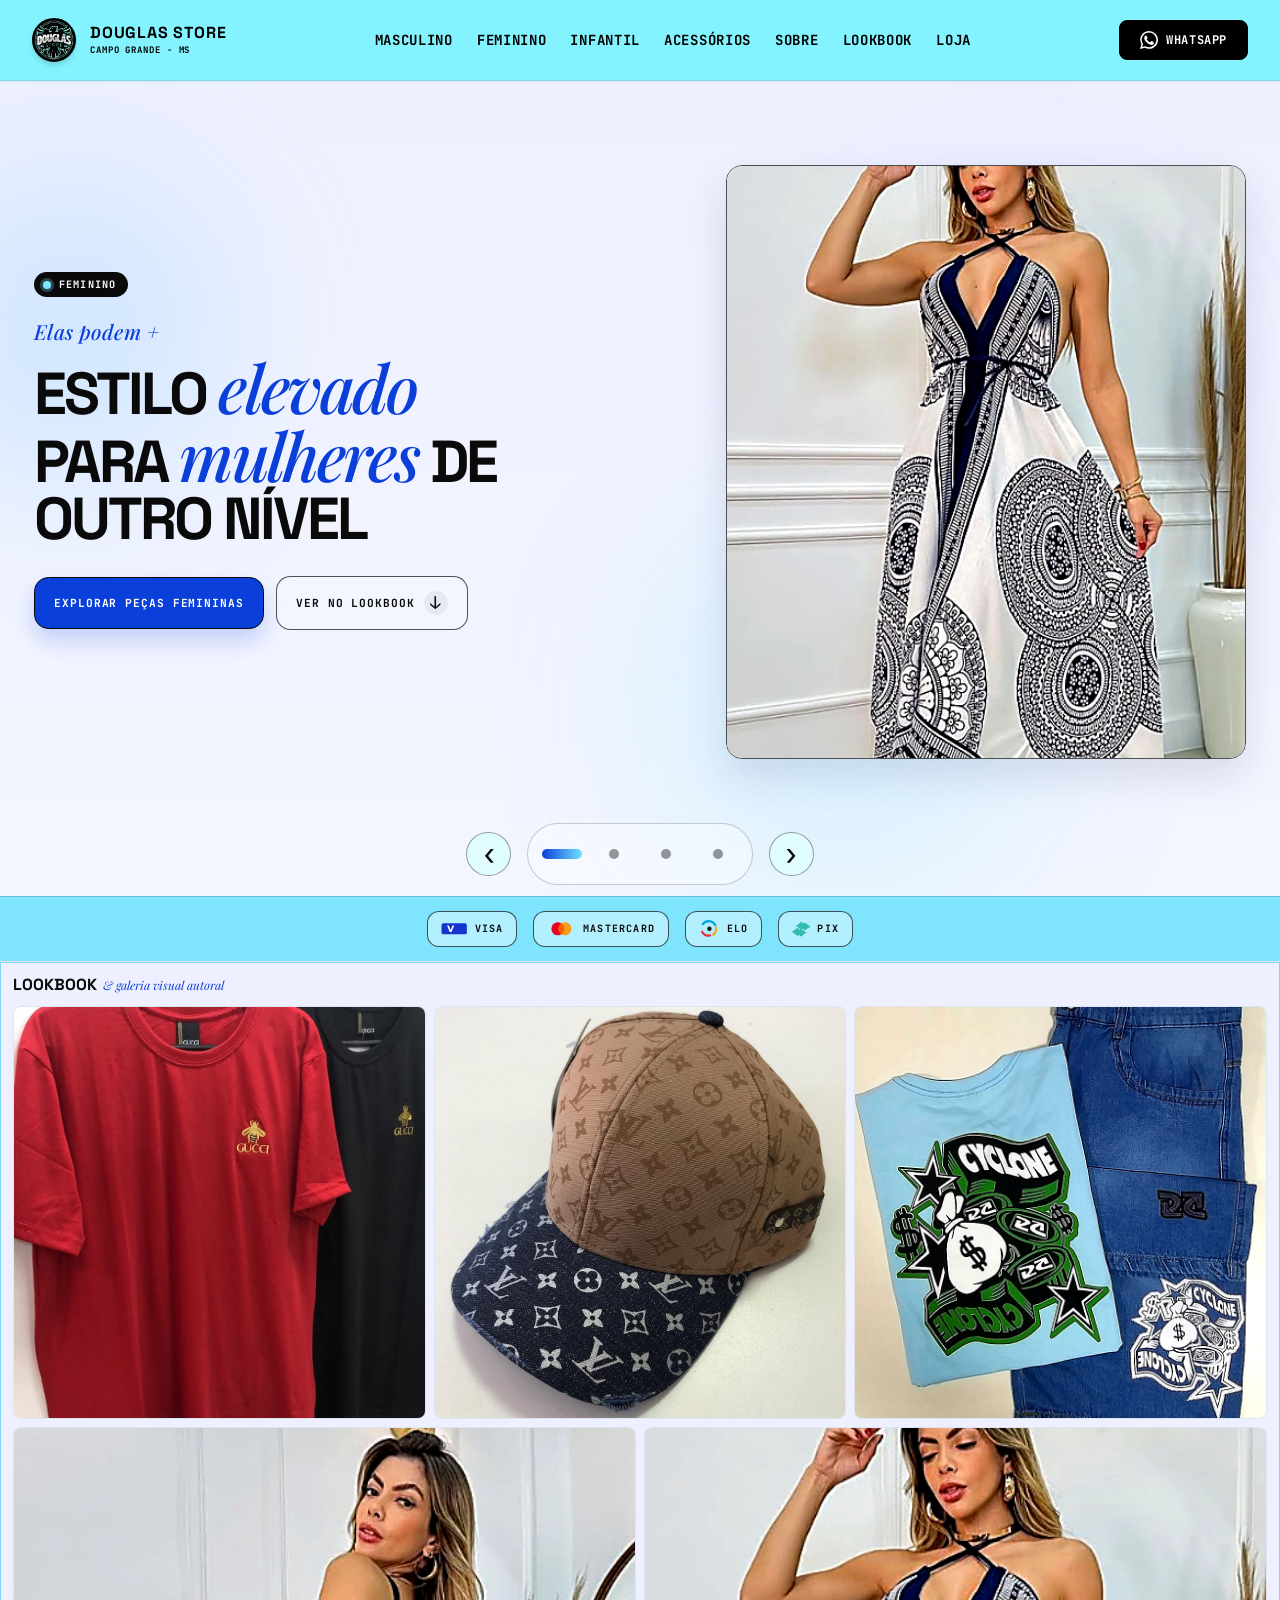
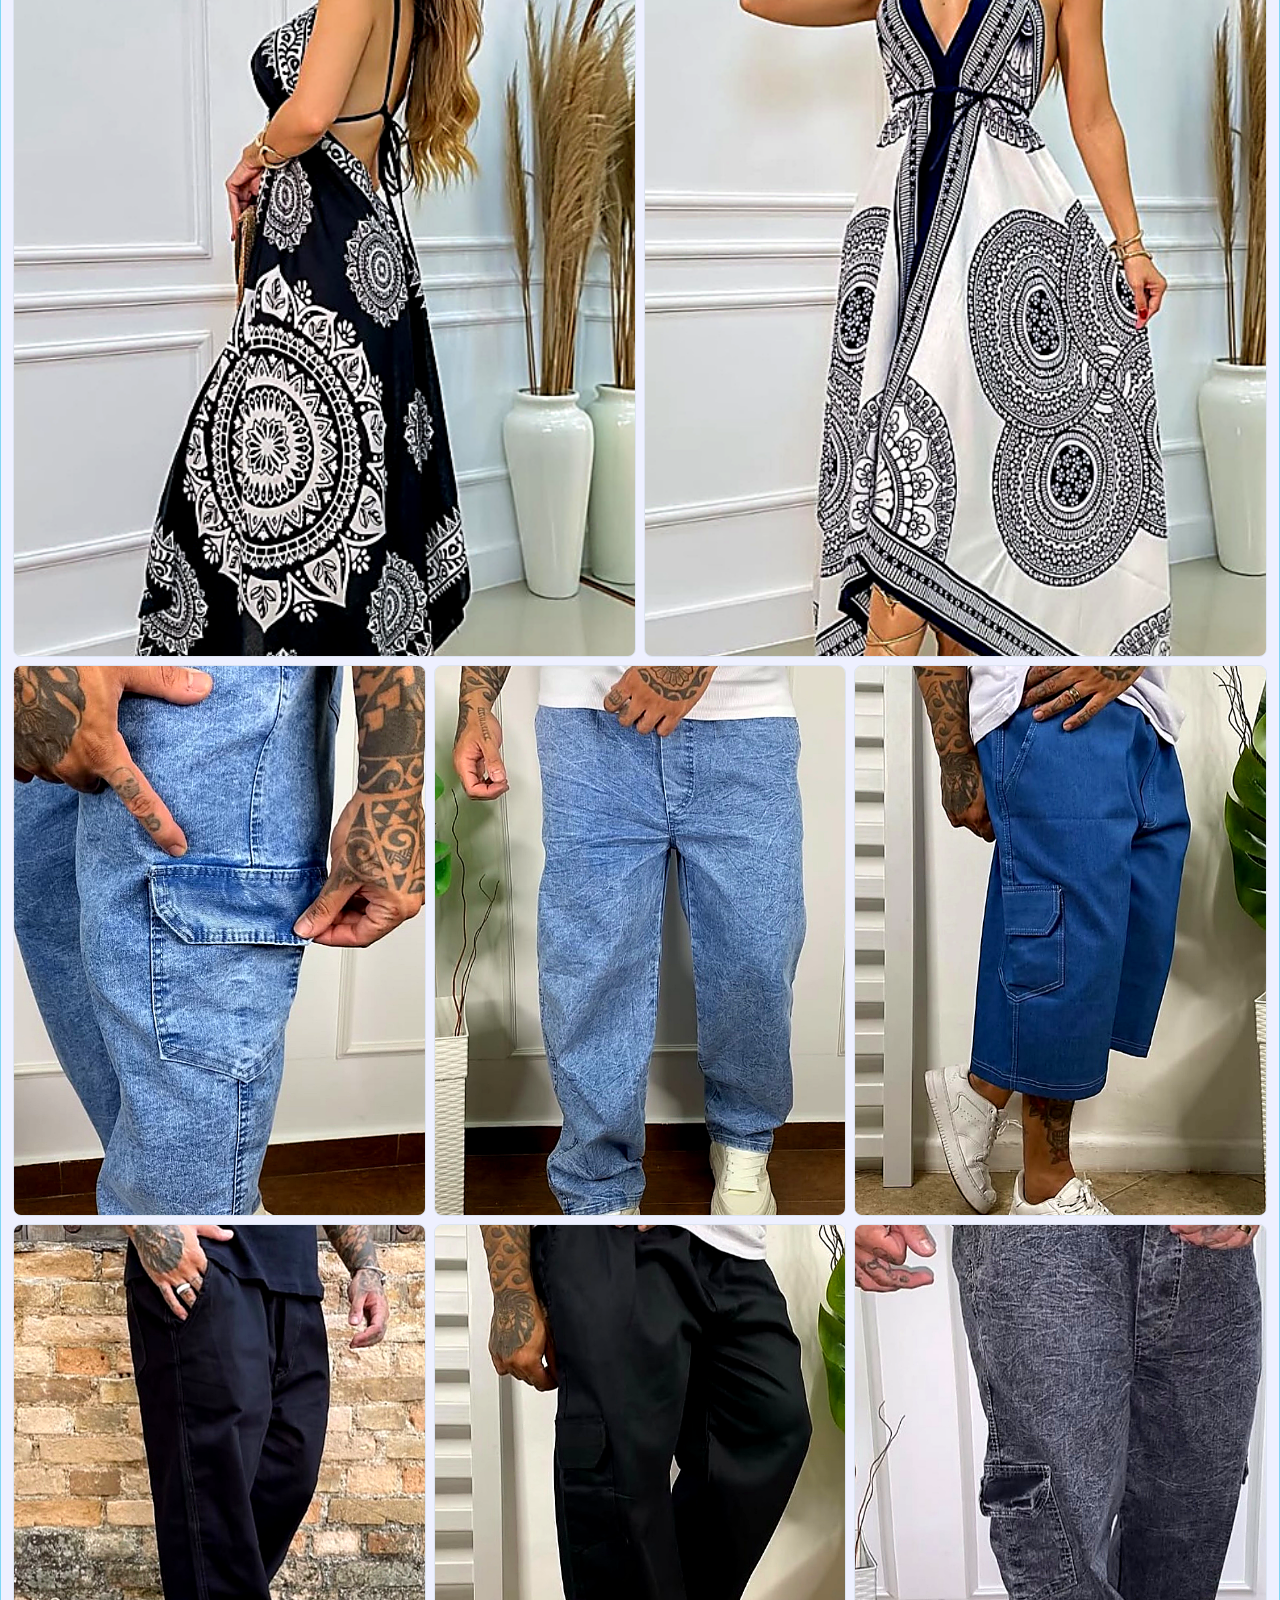
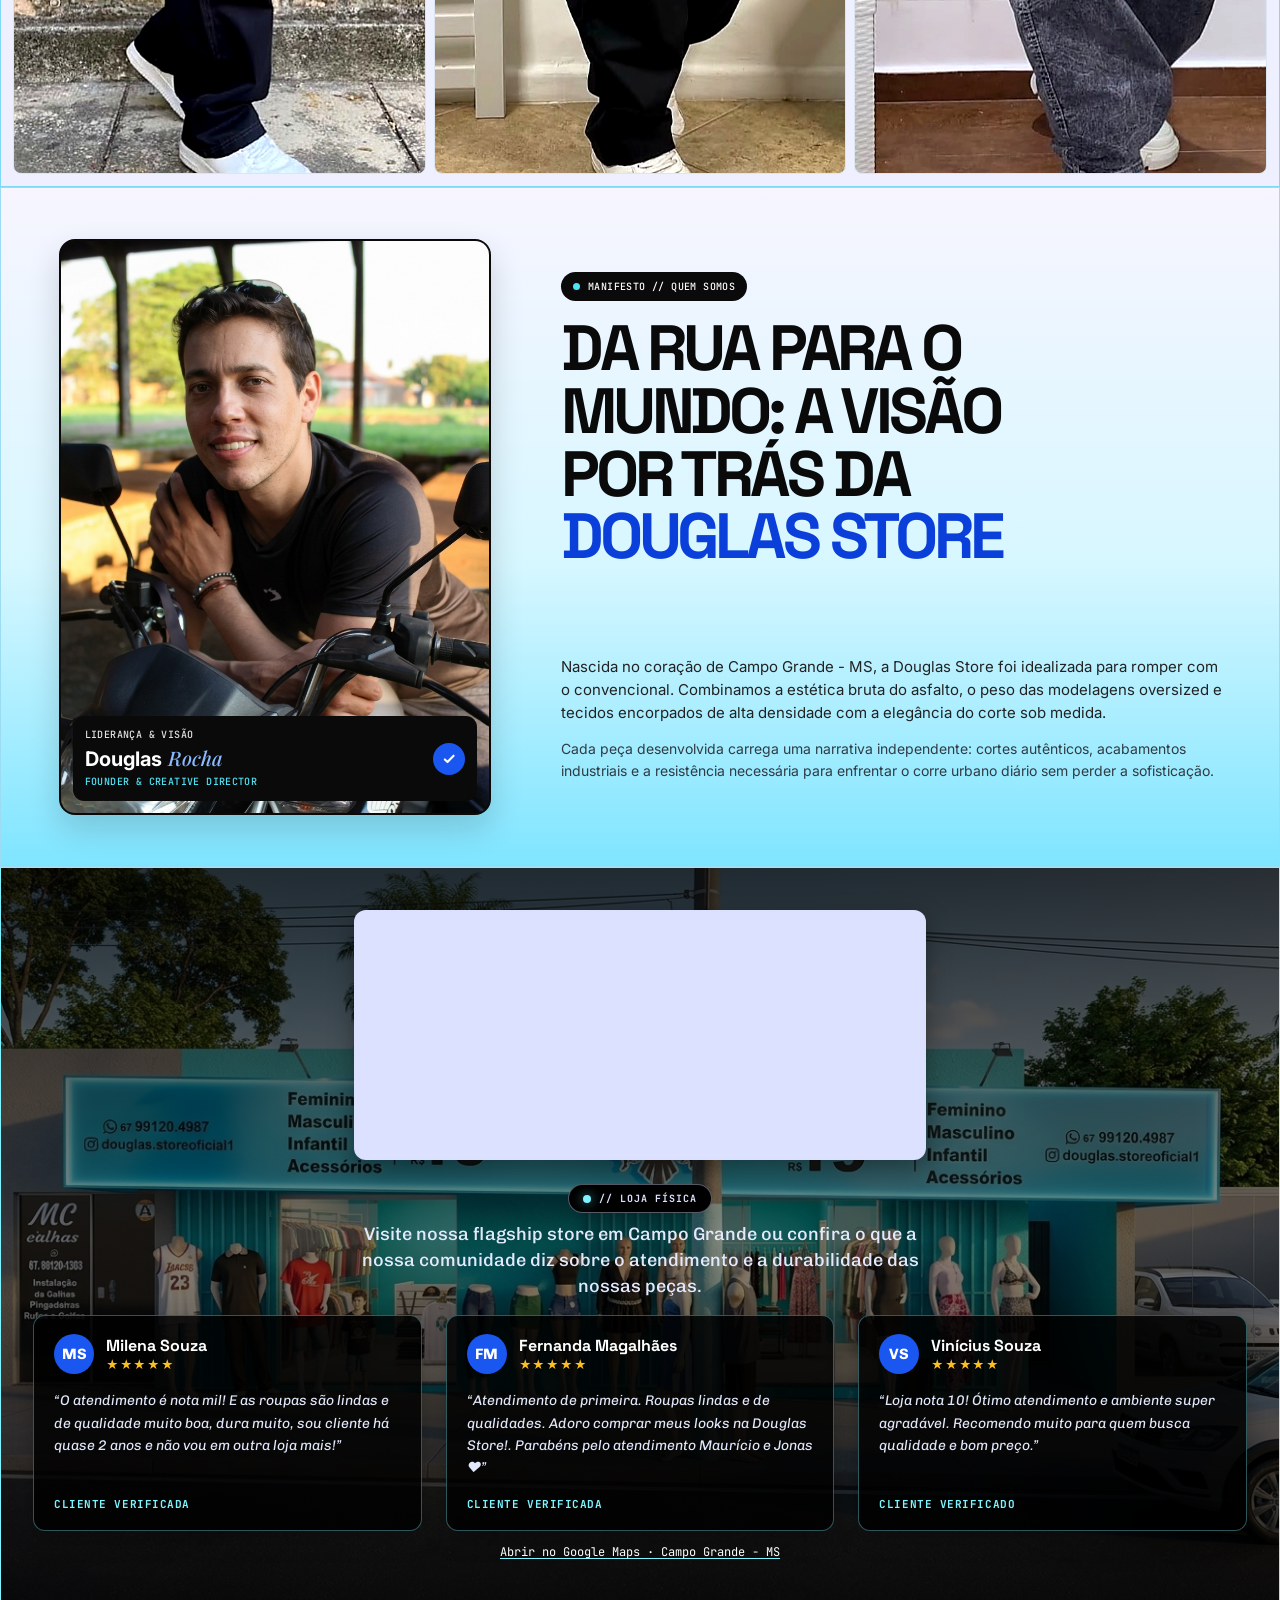
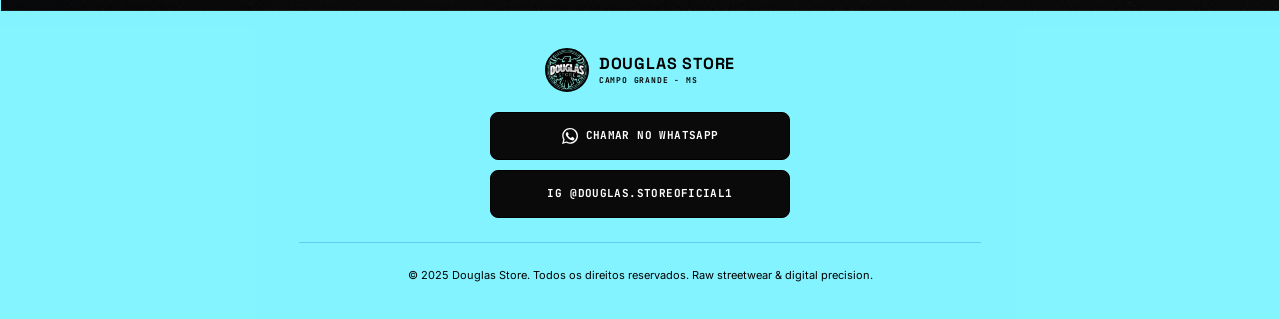
==== commit 1ab03921: "fix: corrige sessionamento de paginas de acordo com o menu, abrindo em novas abas das categorias de " ====
--- a/index.html
+++ b/index.html
@@ -4,6 +4,11 @@
     <meta charset="UTF-8" />
     <meta name="viewport" content="width=device-width, initial-scale=1.0" />
     <title>Douglas Store</title>
+    <meta
+      name="description"
+      content="Douglas Store: moda urbana, looks autorais e atendimento em Campo Grande - MS."
+    />
+    <link rel="canonical" href="/" />
     <link rel="preconnect" href="https://fonts.googleapis.com" />
     <link rel="preconnect" href="https://fonts.gstatic.com" crossorigin />
     <link
@@ -19,127 +24,13 @@
     <link rel="stylesheet" href="css/responsive.css" />
     <link rel="stylesheet" href="css/loja-fisica.css" />
     <link rel="stylesheet" href="css/footer.css" />
+    <link rel="stylesheet" href="css/category-page.css" />
     <script src="js/content.js" defer></script>
+    <script src="js/components.js" defer></script>
     <script src="js/main.js" defer></script>
   </head>
   <body>
-    <header class="site-header" id="inicio">
-      <div class="header-inner">
-        <button
-          class="menu-toggle"
-          type="button"
-          aria-label="Abrir menu"
-          aria-expanded="false"
-          aria-controls="mobile-navigation"
-          data-menu-toggle
-        >
-          <span></span>
-          <span></span>
-          <span></span>
-        </button>
-
-        <a class="brand" href="#inicio" aria-label="Douglas Store - início">
-          <span class="brand-mark">
-            <img src="public/logo.jpg" alt="" />
-          </span>
-          <span class="brand-copy">
-            <span class="brand-name">Douglas Store</span>
-            <span class="brand-location">Campo Grande - MS</span>
-          </span>
-        </a>
-
-        <nav class="desktop-navigation" aria-label="Navegação principal">
-          <ul class="navigation-list" data-navigation-list></ul>
-        </nav>
-
-        <a
-          class="whatsapp-link desktop-whatsapp"
-          href="https://wa.me/?text=Ol%C3%A1%2C%20Douglas%20Store!"
-          target="_blank"
-          rel="noopener noreferrer"
-        >
-          <svg aria-hidden="true" viewBox="0 0 24 24">
-            <path
-              d="M20.5 3.5A11.8 11.8 0 0 0 12.1 0C5.6 0 .3 5.3.3 11.8c0 2.1.6 4.1 1.6 5.9L0 24l6.5-1.7a11.8 11.8 0 0 0 5.6 1.4h.1c6.5 0 11.8-5.3 11.8-11.8 0-3.2-1.2-6.1-3.5-8.4ZM12.1 21.7c-1.7 0-3.4-.5-4.8-1.3l-.4-.2-3.9 1 1-3.8-.2-.4a9.8 9.8 0 0 1-1.5-5.2c0-5.4 4.4-9.8 9.8-9.8 2.6 0 5.1 1 6.9 2.9a9.7 9.7 0 0 1 2.9 6.9c0 5.4-4.4 9.8-9.8 9.8Zm5.4-7.3c-.3-.2-1.7-.9-2-1s-.5-.2-.7.2-.8 1-1 1.2-.4.2-.7.1a8 8 0 0 1-2.4-1.5 9 9 0 0 1-1.7-2.1c-.2-.3 0-.5.2-.7l.5-.6.2-.5c.1-.2 0-.4 0-.6L9 6.8c-.2-.4-.4-.4-.7-.4h-.6c-.3 0-.6.1-.9.4s-1.1 1.1-1.1 2.7 1.2 3.1 1.4 3.4c.2.2 2.3 3.5 5.5 4.9.8.3 1.4.5 1.9.6.8.3 1.5.2 2 .1.6-.1 1.7-.7 1.9-1.4.2-.7.2-1.3.2-1.4-.1-.2-.3-.3-.6-.4Z"
-            ></path>
-          </svg>
-          <span>WhatsApp</span>
-        </a>
-
-        <a
-          class="whatsapp-link mobile-whatsapp"
-          href="https://wa.me/?text=Ol%C3%A1%2C%20Douglas%20Store!"
-          target="_blank"
-          rel="noopener noreferrer"
-          aria-label="Falar com a Douglas Store pelo WhatsApp"
-        >
-          <svg aria-hidden="true" viewBox="0 0 24 24">
-            <path
-              d="M20.5 3.5A11.8 11.8 0 0 0 12.1 0C5.6 0 .3 5.3.3 11.8c0 2.1.6 4.1 1.6 5.9L0 24l6.5-1.7a11.8 11.8 0 0 0 5.6 1.4h.1c6.5 0 11.8-5.3 11.8-11.8 0-3.2-1.2-6.1-3.5-8.4ZM12.1 21.7c-1.7 0-3.4-.5-4.8-1.3l-.4-.2-3.9 1 1-3.8-.2-.4a9.8 9.8 0 0 1-1.5-5.2c0-5.4 4.4-9.8 9.8-9.8 2.6 0 5.1 1 6.9 2.9a9.7 9.7 0 0 1 2.9 6.9c0 5.4-4.4 9.8-9.8 9.8Zm5.4-7.3c-.3-.2-1.7-.9-2-1s-.5-.2-.7.2-.8 1-1 1.2-.4.2-.7.1a8 8 0 0 1-2.4-1.5 9 9 0 0 1-1.7-2.1c-.2-.3 0-.5.2-.7l.5-.6.2-.5c.1-.2 0-.4 0-.6L9 6.8c-.2-.4-.4-.4-.7-.4h-.6c-.3 0-.6.1-.9.4s-1.1 1.1-1.1 2.7 1.2 3.1 1.4 3.4c.2.2 2.3 3.5 5.5 4.9.8.3 1.4.5 1.9.6.8.3 1.5.2 2 .1.6-.1 1.7-.7 1.9-1.4.2-.7.2-1.3.2-1.4-.1-.2-.3-.3-.6-.4Z"
-            ></path>
-          </svg>
-        </a>
-      </div>
-
-      <button
-        class="menu-backdrop"
-        type="button"
-        aria-label="Fechar menu"
-        data-menu-overlay
-        hidden
-      ></button>
-      <aside
-        class="mobile-drawer"
-        id="mobile-navigation"
-        aria-label="Menu de navegação"
-        aria-modal="true"
-        role="dialog"
-        data-mobile-menu
-        hidden
-      >
-        <div class="drawer-header">
-          <a
-            class="brand drawer-brand"
-            href="#inicio"
-            aria-label="Douglas Store - início"
-          >
-            <span class="brand-mark">
-              <img src="public/logo.jpg" alt="" />
-            </span>
-            <span class="brand-copy">
-              <span class="brand-name">Douglas Store</span>
-              <span class="brand-location">Campo Grande - MS</span>
-            </span>
-          </a>
-          <button
-            class="drawer-close"
-            type="button"
-            aria-label="Fechar menu"
-            data-menu-close
-          >
-            <span aria-hidden="true">&times;</span>
-          </button>
-        </div>
-
-        <nav class="drawer-navigation" aria-label="Navegação mobile">
-          <ul class="drawer-navigation-list" data-navigation-list></ul>
-        </nav>
-
-        <a
-          class="whatsapp-link drawer-whatsapp"
-          href="https://wa.me/?text=Ol%C3%A1%2C%20Douglas%20Store!"
-          target="_blank"
-          rel="noopener noreferrer"
-        >
-          <svg aria-hidden="true" viewBox="0 0 24 24">
-            <path
-              d="M20.5 3.5A11.8 11.8 0 0 0 12.1 0C5.6 0 .3 5.3.3 11.8c0 2.1.6 4.1 1.6 5.9L0 24l6.5-1.7a11.8 11.8 0 0 0 5.6 1.4h.1c6.5 0 11.8-5.3 11.8-11.8 0-3.2-1.2-6.1-3.5-8.4ZM12.1 21.7c-1.7 0-3.4-.5-4.8-1.3l-.4-.2-3.9 1 1-3.8-.2-.4a9.8 9.8 0 0 1-1.5-5.2c0-5.4 4.4-9.8 9.8-9.8 2.6 0 5.1 1 6.9 2.9a9.7 9.7 0 0 1 2.9 6.9c0 5.4-4.4 9.8-9.8 9.8Zm5.4-7.3c-.3-.2-1.7-.9-2-1s-.5-.2-.7.2-.8 1-1 1.2-.4.2-.7.1a8 8 0 0 1-2.4-1.5 9 9 0 0 1-1.7-2.1c-.2-.3 0-.5.2-.7l.5-.6.2-.5c.1-.2 0-.4 0-.6L9 6.8c-.2-.4-.4-.4-.7-.4h-.6c-.3 0-.6.1-.9.4s-1.1 1.1-1.1 2.7 1.2 3.1 1.4 3.4c.2.2 2.3 3.5 5.5 4.9.8.3 1.4.5 1.9.6.8.3 1.5.2 2 .1.6-.1 1.7-.7 1.9-1.4.2-.7.2-1.3.2-1.4-.1-.2-.3-.3-.6-.4Z"
-            ></path>
-          </svg>
-          <span>WhatsApp</span>
-        </a>
-      </aside>
-    </header>
+    <header class="site-header" data-shared-header></header>
     <noscript>
       <p>Ative o JavaScript para visualizar as coleções e os produtos da loja.</p>
     </noscript>
@@ -386,7 +277,7 @@
 
       <section
         class="loja-fisica-section"
-        id="loja-fisica"
+        id="loja"
         aria-labelledby="loja-fisica-title"
       >
         <h2 class="loja-fisica-tag" id="loja-fisica-title">
@@ -478,50 +369,6 @@
       </section>
     </main>
 
-    <footer class="site-footer" aria-label="Rodapé">
-      <a class="footer-brand" href="#inicio" aria-label="Douglas Store - voltar ao início">
-        <span class="footer-brand-mark">
-          <img src="public/logo.jpg" alt="Logo Douglas Store" />
-        </span>
-        <span class="footer-brand-copy">
-          <span class="footer-brand-name">Douglas Store</span>
-          <span class="footer-brand-location">Campo Grande - MS</span>
-        </span>
-      </a>
-
-      <nav class="footer-actions" aria-label="Redes sociais e contato">
-        <a
-          class="footer-action"
-          href="https://wa.me/5567999999999?text=Ol%C3%A1%2C%20Douglas%20Store!"
-          target="_blank"
-          rel="noopener noreferrer"
-          aria-label="Comprar via WhatsApp (abre em nova aba)"
-        >
-          <svg aria-hidden="true" viewBox="0 0 24 24">
-            <path
-              d="M20.5 3.5A11.8 11.8 0 0 0 12.1 0C5.6 0 .3 5.3.3 11.8c0 2.1.6 4.1 1.6 5.9L0 24l6.5-1.7a11.8 11.8 0 0 0 5.6 1.4h.1c6.5 0 11.8-5.3 11.8-11.8 0-3.2-1.2-6.1-3.5-8.4ZM12.1 21.7c-1.7 0-3.4-.5-4.8-1.3l-.4-.2-3.9 1 1-3.8-.2-.4a9.8 9.8 0 0 1-1.5-5.2c0-5.4 4.4-9.8 9.8-9.8 2.6 0 5.1 1 6.9 2.9a9.7 9.7 0 0 1 2.9 6.9c0 5.4-4.4 9.8-9.8 9.8Zm5.4-7.3c-.3-.2-1.7-.9-2-1s-.5-.2-.7.2-.8 1-1 1.2-.4.2-.7.1a8 8 0 0 1-2.4-1.5 9 9 0 0 1-1.7-2.1c-.2-.3 0-.5.2-.7l.5-.6.2-.5c.1-.2 0-.4 0-.6L9 6.8c-.2-.4-.4-.4-.7-.4h-.6c-.3 0-.6.1-.9.4s-1.1 1.1-1.1 2.7 1.2 3.1 1.4 3.4c.2.2 2.3 3.5 5.5 4.9.8.3 1.4.5 1.9.6.8.3 1.5.2 2 .1.6-.1 1.7-.7 1.9-1.4.2-.7.2-1.3.2-1.4-.1-.2-.3-.3-.6-.4Z"
-            ></path>
-          </svg>
-          <span>Comprar via WhatsApp</span>
-        </a>
-        <a
-          class="footer-action"
-          href="https://www.instagram.com/douglas.storeoficial1/"
-          target="_blank"
-          rel="noopener noreferrer"
-          aria-label="Instagram da Douglas Store: @douglas.storeoficial1 (abre em nova aba)"
-        >
-          <span aria-hidden="true">IG</span>
-          <span>@Douglas.StoreOficial1</span>
-        </a>
-      </nav>
-
-      <hr class="footer-divider" aria-hidden="true" />
-
-      <small class="footer-copyright">
-        © 2025 Douglas Store. Todos os direitos reservados. Raw streetwear &amp;
-        digital precision.
-      </small>
-    </footer>
+    <footer class="site-footer" aria-label="Rodapé" data-shared-footer></footer>
   </body>
 </html>
--- a/css/base.css
+++ b/css/base.css
@@ -28,6 +28,8 @@
   --lookbook-image-border: #dce5f2;
   --lookbook-radius: 0.5rem;
   --lookbook-gap: 0.5rem;
+  --lookbook-padding: 0.75rem;
+  --lookbook-content-width: 78.75rem;
 }
 
 *,
--- a/css/header.css
+++ b/css/header.css
@@ -106,6 +106,11 @@
   color: var(--color-active);
 }
 
+.navigation-list a[aria-current="page"],
+.drawer-navigation-list a[aria-current="page"] {
+  color: var(--color-active);
+}
+
 .whatsapp-link {
   display: inline-flex;
   flex: 0 0 auto;
--- a/css/lookbook.css
+++ b/css/lookbook.css
@@ -1,11 +1,11 @@
 .lookbook-section {
-  padding: 0.75rem;
+  padding: var(--lookbook-padding);
   border: 1px solid var(--lookbook-frame);
   background-color: var(--lookbook-bg);
 }
 
 .lookbook-inner {
-  width: min(100%, 1260px);
+  width: min(100%, var(--lookbook-content-width));
   margin-inline: auto;
 }
 
--- a/css/responsive.css
+++ b/css/responsive.css
@@ -162,6 +162,10 @@
     color: var(--color-white);
   }
 
+  .drawer-navigation-list a[aria-current="page"] {
+    color: var(--color-active);
+  }
+
   .drawer-whatsapp {
     min-height: 48px;
     padding: 12px 16px;
--- a/css/category-page.css
+++ b/css/category-page.css
@@ -0,0 +1,131 @@
+.category-page {
+  padding: clamp(2rem, 6vw, 5rem) 1rem;
+  background: var(--lookbook-bg);
+}
+
+.category-page-inner {
+  width: min(100%, var(--lookbook-content-width));
+  margin-inline: auto;
+}
+
+.category-breadcrumb {
+  margin: 0 0 1.5rem;
+  color: var(--lookbook-text);
+  font-family: var(--font-mono);
+  font-size: 0.75rem;
+  text-transform: uppercase;
+}
+
+.category-breadcrumb a {
+  color: var(--lookbook-blue);
+  text-underline-offset: 0.2em;
+}
+
+.category-page-heading {
+  margin-bottom: 2rem;
+}
+
+.category-page-title {
+  margin: 0;
+  color: var(--lookbook-text);
+  font-family: var(--font-display);
+  font-size: clamp(2rem, 6vw, 4rem);
+  font-weight: 700;
+  line-height: 1.1;
+}
+
+.category-page-subtitle {
+  margin: 0.5rem 0 0;
+  color: var(--lookbook-blue);
+  font-family: var(--font-editorial);
+  font-size: clamp(1.125rem, 2.5vw, 1.75rem);
+  font-style: italic;
+}
+
+.category-lookbook-section {
+  padding: var(--lookbook-padding);
+  border: 1px solid var(--lookbook-frame);
+  background: var(--lookbook-bg);
+}
+
+.category-lookbook-grid {
+  grid-template-columns: repeat(auto-fit, minmax(min(100%, 15rem), 20rem));
+  justify-content: center;
+  gap: var(--lookbook-gap);
+}
+
+.category-lookbook-grid .lookbook-item,
+.category-lookbook-grid .lookbook-item--portrait-large {
+  grid-column: auto;
+}
+
+.category-lookbook-empty-item {
+  grid-column: 1 / -1;
+  list-style: none;
+}
+
+.category-lookbook-grid .lookbook-item:only-child {
+  grid-column: 1 / -1;
+  justify-self: center;
+  width: min(100%, 22rem);
+}
+
+.category-empty-state {
+  padding: clamp(2rem, 8vw, 5rem) 1rem;
+  border: 1px solid var(--lookbook-frame);
+  border-radius: var(--lookbook-radius);
+  background: var(--color-white);
+  text-align: center;
+}
+
+.category-empty-state h2 {
+  margin: 0;
+  color: var(--lookbook-blue);
+  font-family: var(--font-editorial);
+  font-size: clamp(1.5rem, 4vw, 2rem);
+  font-style: italic;
+}
+
+.category-empty-state p {
+  margin: 0.75rem 0 1.25rem;
+}
+
+.category-empty-contact,
+.category-back-link {
+  display: inline-flex;
+  min-height: 2.75rem;
+  align-items: center;
+  justify-content: center;
+  padding: 0.75rem 1rem;
+  border: 1px solid var(--color-text);
+  border-radius: var(--lookbook-radius);
+  background: var(--color-text);
+  color: var(--color-white);
+  font-family: var(--font-mono);
+  font-size: 0.75rem;
+  font-weight: 700;
+  text-decoration: none;
+  text-transform: uppercase;
+}
+
+.category-empty-contact:hover,
+.category-back-link:hover {
+  background: var(--color-white);
+  color: var(--color-text);
+}
+
+.category-back {
+  margin-top: 2rem;
+  text-align: center;
+}
+
+@media (max-width: 767px) {
+  .category-lookbook-grid {
+    grid-template-columns: repeat(2, minmax(0, 1fr));
+  }
+
+  .category-lookbook-grid .lookbook-item:only-child {
+    grid-column: 1 / -1;
+    width: min(100%, 22rem);
+  }
+}
